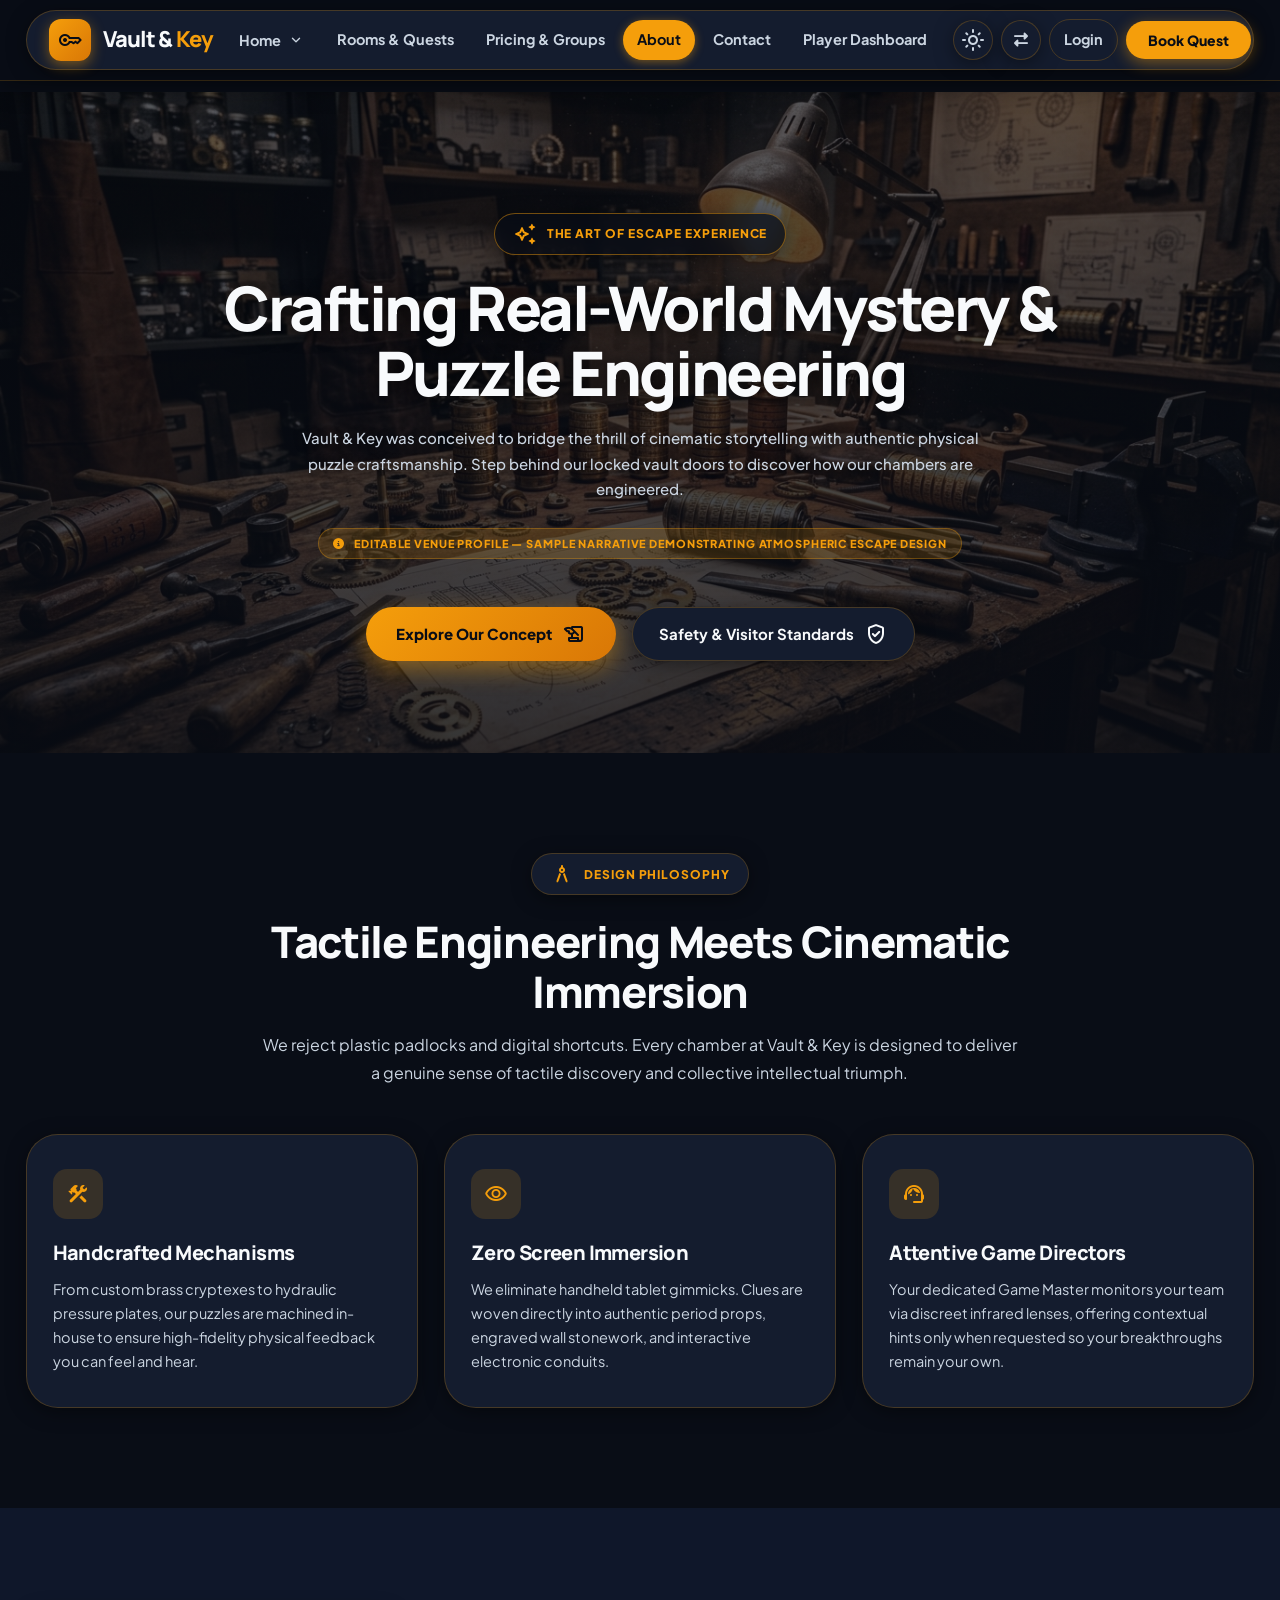
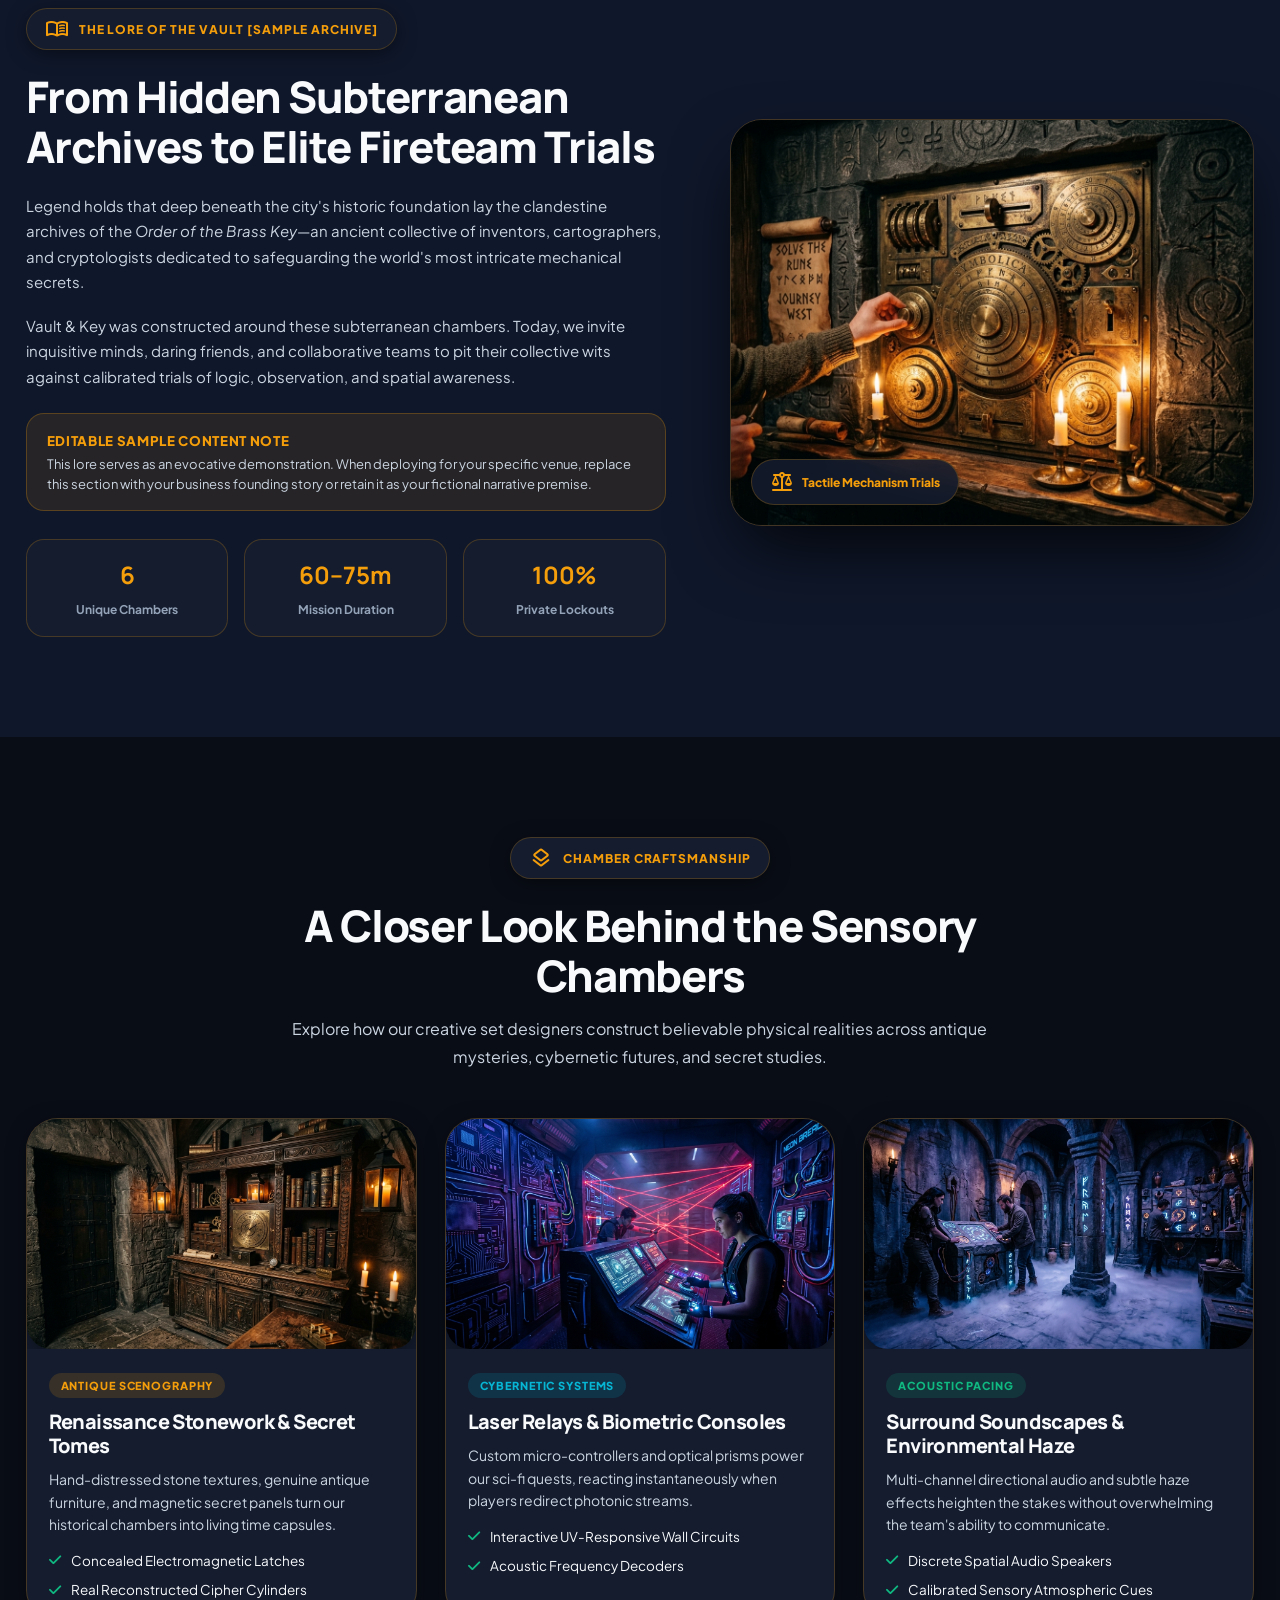
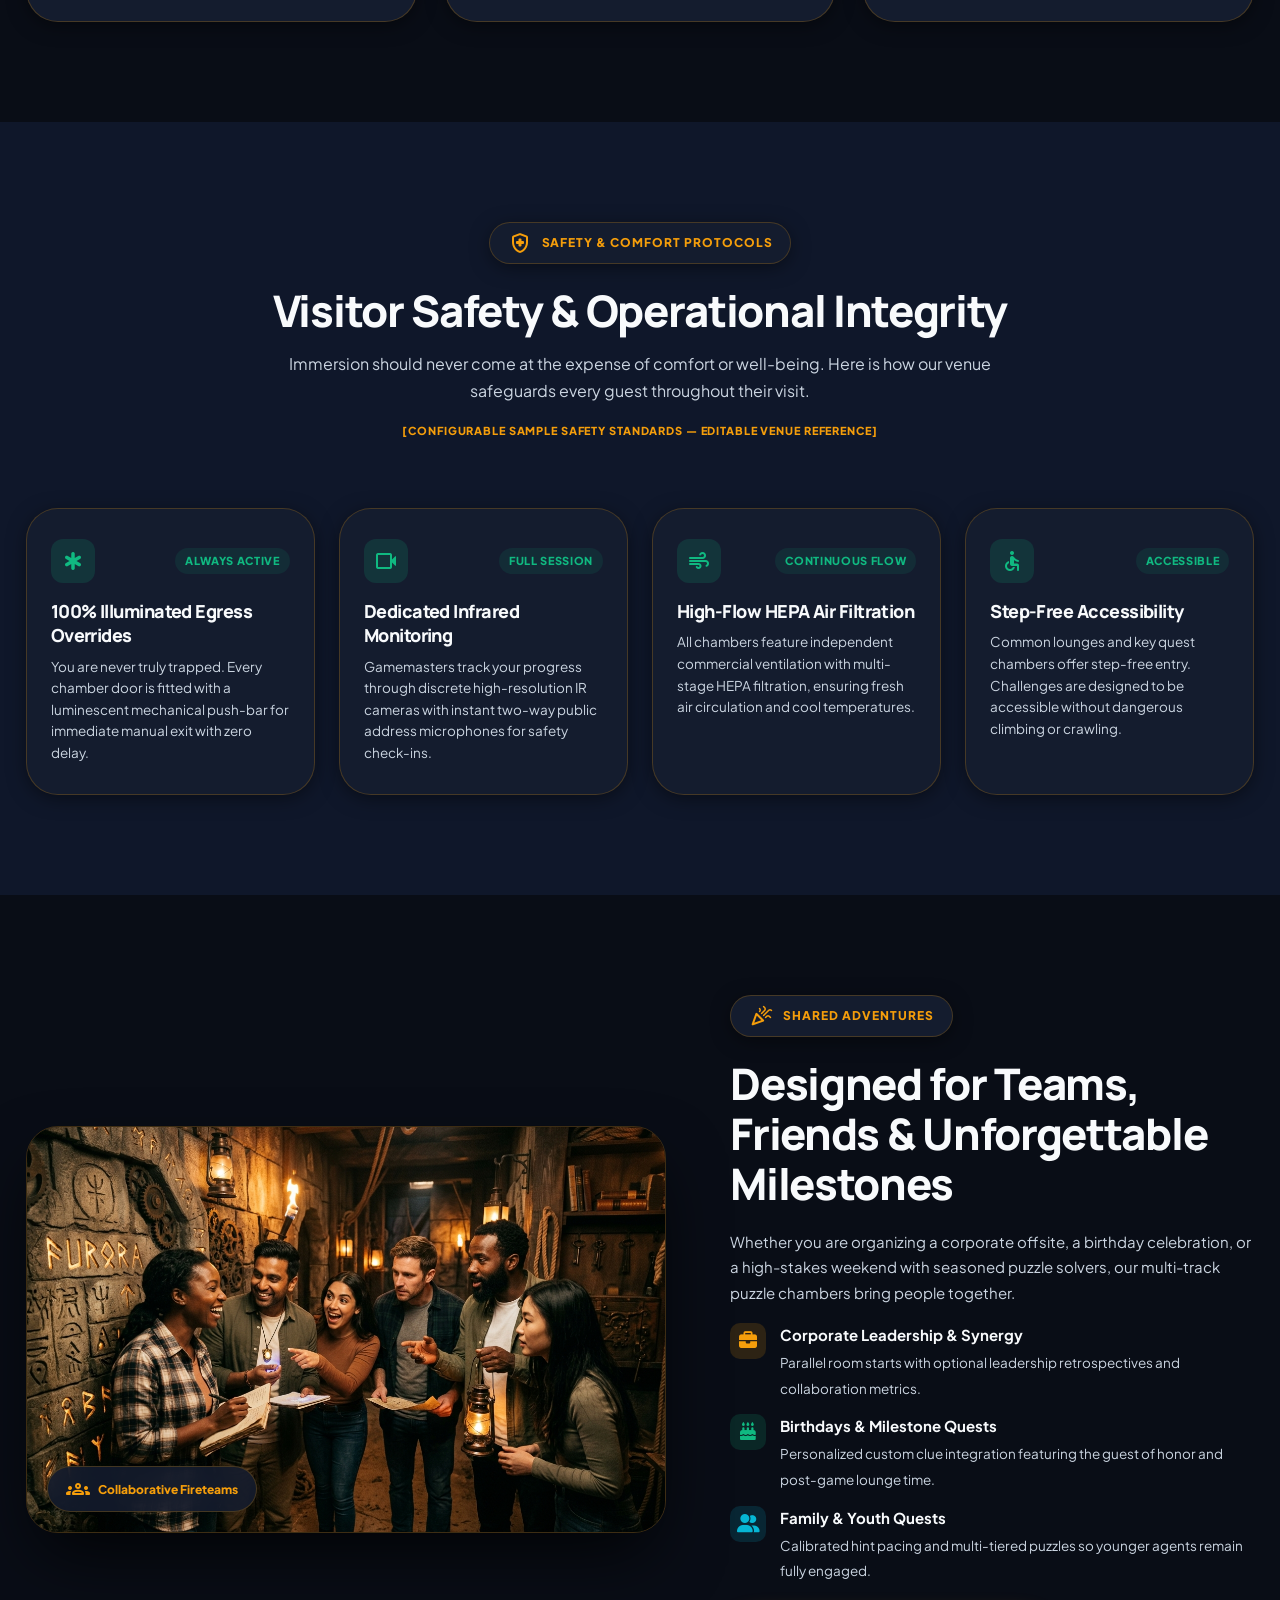
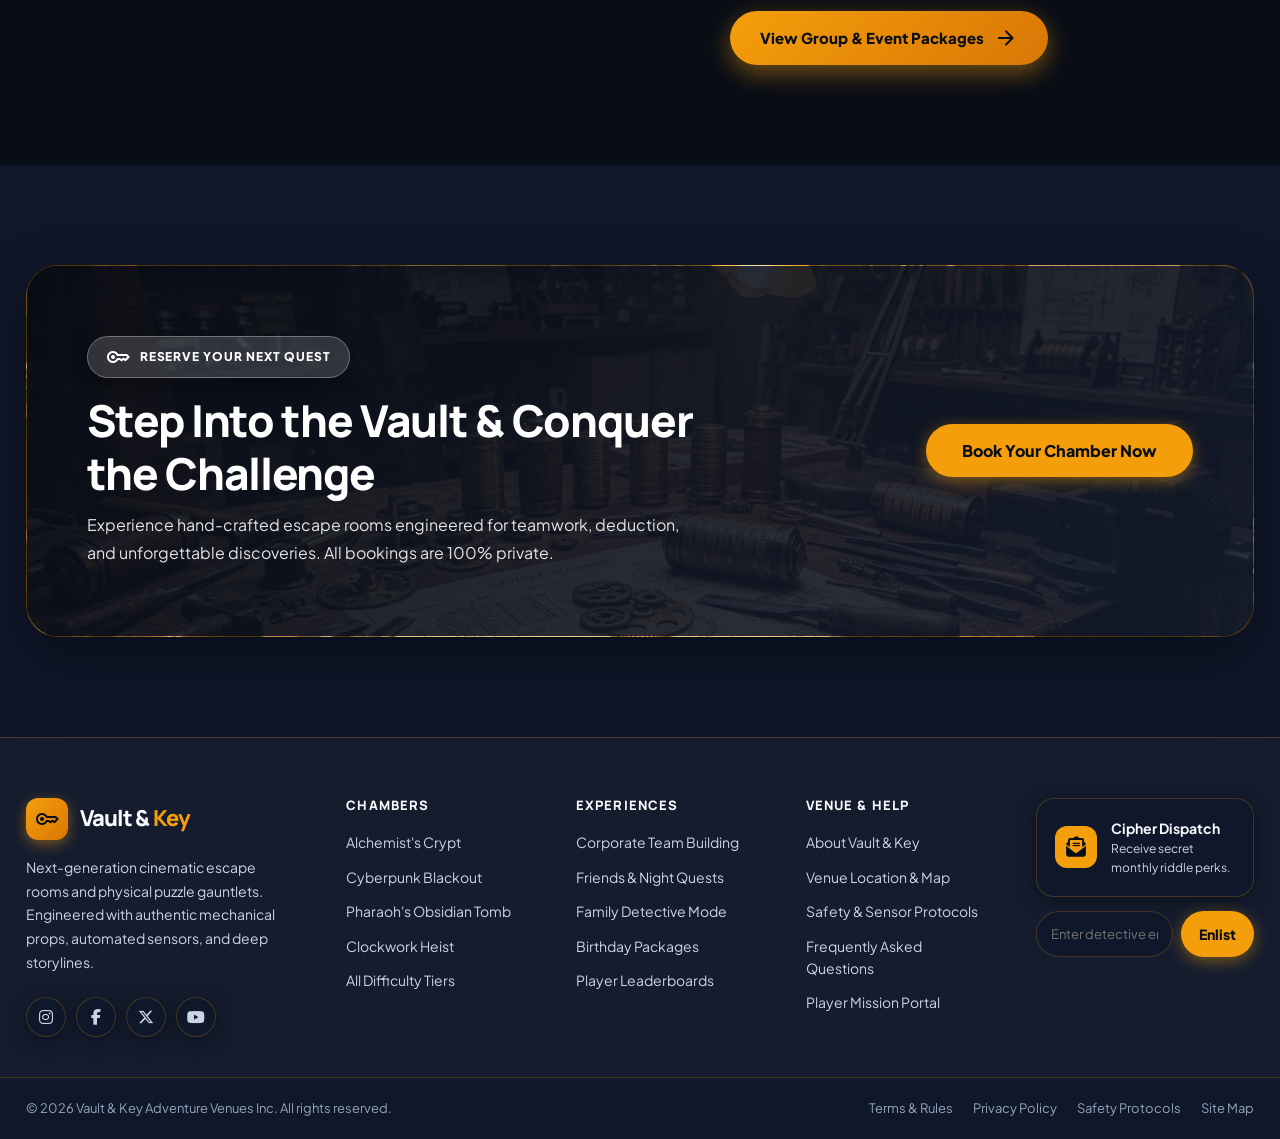
==== about.html @ 5090455c "first commit" ====
<!DOCTYPE html>
<html lang="en" dir="ltr" class="dark">
<head>
  <meta charset="UTF-8" />
  <meta name="viewport" content="width=device-width, initial-scale=1.0" />
  <meta
    name="description"
    content="Discover the craft, story, and safety philosophy behind Vault & Key escape rooms. Explore our bespoke mechanical puzzles, dedicated game directors, and group adventures."
  />
  <meta name="theme-color" content="#f59e0b" />
  <title>About Our Venue & Craft | Vault & Key</title>

  <!-- GOOGLE FONTS -->
  <link rel="preconnect" href="https://fonts.googleapis.com" />
  <link rel="preconnect" href="https://fonts.gstatic.com" crossorigin />
  <link
    href="https://fonts.googleapis.com/css2?family=Manrope:wght@600;700;800;900&family=Plus+Jakarta+Sans:wght@400;500;600;700;800&family=Fira+Code:wght@500;700&display=swap"
    rel="stylesheet"
  />

  <!-- ICONS -->
  <link
    href="https://fonts.googleapis.com/css2?family=Material+Symbols+Rounded:opsz,wght,FILL,GRAD@20..48,300..700,0..1,-50..200"
    rel="stylesheet"
  />
  <link
    rel="stylesheet"
    href="https://cdnjs.cloudflare.com/ajax/libs/font-awesome/6.7.2/css/all.min.css"
  />

  <!-- GLOBAL STYLES -->
  <link rel="stylesheet" href="assets/css/main.css" />
</head>

<body>
  <!-- ============================================================
       00. GLOBAL HEADER & FLOATING NAVIGATION
       ============================================================ -->
  <header class="vk-header">
    <div class="vk-container">
      <div class="vk-header-inner">
        <!-- BRAND LOGO -->
        <a href="index.html" class="vk-brand" aria-label="Vault & Key Home">
          <div class="vk-brand-mark">
            <span class="material-symbols-rounded"> key </span>
          </div>
          <div class="vk-brand-name">Vault & <span>Key</span></div>
        </a>

        <!-- DESKTOP NAVBAR -->
        <nav class="vk-nav" aria-label="Main navigation">
          <div class="vk-nav-dropdown">
            <button
              type="button"
              class="vk-nav-link vk-nav-dropdown-trigger"
              data-home-dropdown
              aria-expanded="false"
              aria-haspopup="true"
            >
              <span>Home</span>
              <span class="material-symbols-rounded" style="font-size:18px;"> keyboard_arrow_down </span>
            </button>

            <div class="vk-nav-dropdown-menu" aria-label="Home variations">
              <a href="index.html" class="vk-nav-dropdown-item">
                <div class="vk-dropdown-icon">
                  <span class="material-symbols-rounded"> meeting_room </span>
                </div>
                <span class="vk-dropdown-content">
                  <strong>Home 1 — Signature</strong>
                  <small>Classic Vault Experience</small>
                </span>
              </a>
              <a href="home-2.html" class="vk-nav-dropdown-item">
                <div class="vk-dropdown-icon">
                  <span class="material-symbols-rounded"> radar </span>
                </div>
                <span class="vk-dropdown-content">
                  <strong>Home 2 — Mission Control</strong>
                  <small>Expressive Quest Operations</small>
                </span>
              </a>
            </div>
          </div>

          <a href="rooms.html" class="vk-nav-link">Rooms & Quests</a>
          <a href="pricing.html" class="vk-nav-link">Pricing & Groups</a>
          <a href="about.html" class="vk-nav-link is-active">About</a>
          <a href="contact.html" class="vk-nav-link">Contact</a>
          <a href="dashboard.html" class="vk-nav-link">Player Dashboard</a>
        </nav>

        <!-- HEADER ACTIONS & TOGGLES -->
        <div class="vk-header-actions">
          <button
            type="button"
            class="vk-icon-button"
            data-theme-toggle
            aria-label="Toggle theme"
            title="Toggle Light / Dark"
          >
            <span class="material-symbols-rounded"> light_mode </span>
          </button>

          <button
            type="button"
            class="vk-direction-toggle"
            data-rtl-toggle
            aria-label="Toggle LTR / RTL"
            aria-pressed="false"
            title="Toggle LTR / RTL"
          >
            <i class="fa-solid fa-right-left" style="font-size: 14px;"></i>
          </button>

          <a href="login.html" class="vk-nav-link" style="font-weight:700; border: 1px solid var(--vk-border);">Login</a>
          <button type="button" class="vk-button vk-button-primary" data-modal-open="bookingModalOverlay">
            Book Quest
          </button>

          <!-- MOBILE HAMBURGER BUTTON -->
          <button
            type="button"
            class="vk-icon-button vk-menu-toggle"
            data-menu-toggle
            aria-label="Open navigation menu"
            aria-expanded="false"
          >
            <span class="material-symbols-rounded"> menu </span>
          </button>
        </div>
      </div>

      <!-- MOBILE SLIDE-DOWN DRAWER -->
      <div class="vk-mobile-menu" data-mobile-menu>
        <div class="vk-mobile-menu-inner">
          <div class="vk-mobile-toggles">
            <button type="button" data-theme-toggle aria-label="Toggle theme">
              <span class="material-symbols-rounded"> light_mode </span>
            </button>
            <button type="button" data-rtl-toggle aria-label="Toggle RTL">
              <i class="fa-solid fa-right-left"></i>
            </button>
          </div>

          <div class="vk-mobile-home">
            <button
              type="button"
              class="vk-mobile-home-trigger"
              data-mobile-home-toggle
              aria-expanded="false"
            >
              <span>Home Options</span>
              <span class="material-symbols-rounded"> keyboard_arrow_down </span>
            </button>

            <div class="vk-mobile-home-links">
              <a href="index.html">Home 1 — Signature</a>
              <a href="home-2.html">Home 2 — Mission Control</a>
            </div>
          </div>

          <a href="rooms.html">Rooms & Quests</a>
          <a href="pricing.html">Pricing & Groups</a>
          <a href="about.html" class="is-current">About</a>
          <a href="contact.html">Contact</a>
          <a href="dashboard.html">Player Dashboard</a>

          <div class="vk-mobile-menu-actions">
            <a href="login.html" class="vk-button vk-button-outline">Login</a>
            <button type="button" class="vk-button vk-button-primary" data-modal-open="bookingModalOverlay">
              Book Your Adventure
            </button>
          </div>
        </div>
      </div>
    </div>
  </header>

  <main id="main-content">
    <!-- ============================================================
         SECTION 1: ABOUT HERO
         ============================================================ -->
    <section class="vk-about-hero" id="aboutHero">
      <div class="vk-container">
        <div class="vk-eyebrow" style="margin-inline: auto; margin-bottom: 20px;">
          <span class="material-symbols-rounded"> auto_awesome </span>
          <span>The Art of Escape Experience</span>
        </div>

        <h1 class="vk-hero-title" style="margin-bottom: 20px;">
          Crafting Real-World Mystery & <span class="highlight">Puzzle Engineering</span>
        </h1>

        <p class="vk-hero-desc" style="margin-inline: auto; margin-bottom: 26px; max-width: 680px;">
          Vault & Key was conceived to bridge the thrill of cinematic storytelling with authentic physical puzzle craftsmanship. Step behind our locked vault doors to discover how our chambers are engineered.
        </p>

        <div style="margin-bottom: 30px;">
          <span class="vk-sample-disclaimer" style="background: rgba(var(--vk-primary-rgb), 0.15); padding: 6px 14px; border-radius: var(--vk-radius-pill); border: 1px solid rgba(var(--vk-primary-rgb), 0.3);">
            <i class="fa-solid fa-circle-info" style="margin-inline-end: 6px;"></i>
            Editable Venue Profile — Sample Narrative Demonstrating Atmospheric Escape Design
          </span>
        </div>

        <div class="vk-hero-actions" style="justify-content: center;">
          <a href="#adventureStory" class="vk-primary-button">
            <span>Explore Our Concept</span>
            <span class="material-symbols-rounded"> history_edu </span>
          </a>
          <a href="#safetyInfo" class="vk-secondary-button">
            <span>Safety & Visitor Standards</span>
            <span class="material-symbols-rounded"> verified_user </span>
          </a>
        </div>
      </div>
    </section>

    <!-- ============================================================
         SECTION 2: VENUE INTRODUCTION
         ============================================================ -->
    <section class="vk-section" id="venueIntro" style="background: var(--vk-bg);">
      <div class="vk-container">
        <div class="vk-section-header" style="text-align: center; max-width: 760px; margin-inline: auto; margin-bottom: 48px;">
          <div class="vk-eyebrow" style="margin-inline: auto;">
            <span class="material-symbols-rounded"> architecture </span>
            <span>Design Philosophy</span>
          </div>
          <h2 class="vk-section-title">
            Tactile Engineering Meets <span class="highlight">Cinematic Immersion</span>
          </h2>
          <p class="vk-section-desc">
            We reject plastic padlocks and digital shortcuts. Every chamber at Vault & Key is designed to deliver a genuine sense of tactile discovery and collective intellectual triumph.
          </p>
        </div>

        <div class="vk-pillar-grid">
          <!-- PILLAR 1 -->
          <div class="vk-pillar-card">
            <div class="vk-pillar-icon">
              <span class="material-symbols-rounded"> construction </span>
            </div>
            <h3>Handcrafted Mechanisms</h3>
            <p>
              From custom brass cryptexes to hydraulic pressure plates, our puzzles are machined in-house to ensure high-fidelity physical feedback you can feel and hear.
            </p>
          </div>

          <!-- PILLAR 2 -->
          <div class="vk-pillar-card">
            <div class="vk-pillar-icon">
              <span class="material-symbols-rounded"> visibility </span>
            </div>
            <h3>Zero Screen Immersion</h3>
            <p>
              We eliminate handheld tablet gimmicks. Clues are woven directly into authentic period props, engraved wall stonework, and interactive electronic conduits.
            </p>
          </div>

          <!-- PILLAR 3 -->
          <div class="vk-pillar-card">
            <div class="vk-pillar-icon">
              <span class="material-symbols-rounded"> support_agent </span>
            </div>
            <h3>Attentive Game Directors</h3>
            <p>
              Your dedicated Game Master monitors your team via discreet infrared lenses, offering contextual hints only when requested so your breakthroughs remain your own.
            </p>
          </div>
        </div>
      </div>
    </section>

    <!-- ============================================================
         SECTION 3: THE ADVENTURE CONCEPT & STORY
         ============================================================ -->
    <section class="vk-section" id="adventureStory" style="background: var(--vk-bg-subtle);">
      <div class="vk-container">
        <div class="vk-story-grid">
          <!-- STORY COPY -->
          <div>
            <div class="vk-eyebrow">
              <span class="material-symbols-rounded"> menu_book </span>
              <span>The Lore of the Vault [Sample Archive]</span>
            </div>

            <h2 class="vk-section-title" style="margin-bottom: 20px;">
              From Hidden Subterranean Archives to <span class="highlight">Elite Fireteam Trials</span>
            </h2>

            <p style="color: var(--vk-text-soft); font-size: 15px; line-height: 1.7; margin-bottom: 18px;">
              Legend holds that deep beneath the city's historic foundation lay the clandestine archives of the <em>Order of the Brass Key</em>—an ancient collective of inventors, cartographers, and cryptologists dedicated to safeguarding the world's most intricate mechanical secrets.
            </p>

            <p style="color: var(--vk-text-soft); font-size: 15px; line-height: 1.7; margin-bottom: 24px;">
              Vault & Key was constructed around these subterranean chambers. Today, we invite inquisitive minds, daring friends, and collaborative teams to pit their collective wits against calibrated trials of logic, observation, and spatial awareness.
            </p>

            <!-- EDITABLE SAMPLE NOTICE -->
            <div style="padding: 16px 20px; border-radius: var(--vk-radius-md); background: rgba(var(--vk-primary-rgb), 0.1); border: 1px solid rgba(var(--vk-primary-rgb), 0.25); margin-bottom: 28px;">
              <small style="color: var(--vk-primary); font-weight: 800; text-transform: uppercase; letter-spacing: 0.05em; display: block; margin-bottom: 4px;">
                Editable Sample Content Note
              </small>
              <p style="font-size: 13px; color: var(--vk-text-soft); margin: 0; line-height: 1.5;">
                This lore serves as an evocative demonstration. When deploying for your specific venue, replace this section with your business founding story or retain it as your fictional narrative premise.
              </p>
            </div>

            <div class="vk-story-stats">
              <div>
                <strong style="font-size: 24px; font-family: var(--vk-font-display); color: var(--vk-primary); display: block;">6</strong>
                <span style="font-size: 12px; color: var(--vk-text-muted); font-weight: 700;">Unique Chambers</span>
              </div>
              <div>
                <strong style="font-size: 24px; font-family: var(--vk-font-display); color: var(--vk-primary); display: block;">60–75m</strong>
                <span style="font-size: 12px; color: var(--vk-text-muted); font-weight: 700;">Mission Duration</span>
              </div>
              <div>
                <strong style="font-size: 24px; font-family: var(--vk-font-display); color: var(--vk-primary); display: block;">100%</strong>
                <span style="font-size: 12px; color: var(--vk-text-muted); font-weight: 700;">Private Lockouts</span>
              </div>
            </div>
          </div>

          <!-- STORY VISUAL -->
          <div class="vk-story-visual">
            <img
              src="assets/images/about_story.jpg"
              alt="Bronze statue of Lady Justice holding mechanical balance scales for cryptological weight puzzles"
              loading="lazy"
            />
            <div class="vk-story-badge">
              <span class="material-symbols-rounded"> balance </span>
              <span>Tactile Mechanism Trials</span>
            </div>
          </div>
        </div>
      </div>
    </section>

    <!-- ============================================================
         SECTION 4: IMMERSIVE ROOM SHOWCASE
         ============================================================ -->
    <section class="vk-section" id="roomShowcase" style="background: var(--vk-bg);">
      <div class="vk-container">
        <div class="vk-section-header" style="text-align: center; max-width: 760px; margin-inline: auto; margin-bottom: 48px;">
          <div class="vk-eyebrow" style="margin-inline: auto;">
            <span class="material-symbols-rounded"> layers </span>
            <span>Chamber Craftsmanship</span>
          </div>
          <h2 class="vk-section-title">
            A Closer Look Behind the <span class="highlight">Sensory Chambers</span>
          </h2>
          <p class="vk-section-desc">
            Explore how our creative set designers construct believable physical realities across antique mysteries, cybernetic futures, and secret studies.
          </p>
        </div>

        <div class="vk-about-showcase-grid">
          <!-- TILE 1 -->
          <div class="vk-about-tile">
            <div class="vk-about-tile-img">
              <img
                src="assets/images/about_showcase_1.jpg"
                alt="Intricately styled historical room interior with wooden cabinetry and warm ambient light"
                loading="lazy"
              />
            </div>
            <div class="vk-about-tile-body">
              <div class="vk-group-badge" style="margin-bottom: 12px;">Antique Scenography</div>
              <h3>Renaissance Stonework & Secret Tomes</h3>
              <p>
                Hand-distressed stone textures, genuine antique furniture, and magnetic secret panels turn our historical chambers into living time capsules.
              </p>
              <ul class="vk-price-features">
                <li><i class="fa-solid fa-check"></i> Concealed Electromagnetic Latches</li>
                <li><i class="fa-solid fa-check"></i> Real Reconstructed Cipher Cylinders</li>
              </ul>
            </div>
          </div>

          <!-- TILE 2 -->
          <div class="vk-about-tile">
            <div class="vk-about-tile-img">
              <img
                src="assets/images/about_showcase_2.jpg"
                alt="Futuristic neon lit laser corridor with high-tech reflections"
                loading="lazy"
              />
            </div>
            <div class="vk-about-tile-body">
              <div class="vk-group-badge" style="background: rgba(6, 182, 212, 0.15); color: var(--vk-accent-cyan); margin-bottom: 12px;">Cybernetic Systems</div>
              <h3>Laser Relays & Biometric Consoles</h3>
              <p>
                Custom micro-controllers and optical prisms power our sci-fi quests, reacting instantaneously when players redirect photonic streams.
              </p>
              <ul class="vk-price-features">
                <li><i class="fa-solid fa-check"></i> Interactive UV-Responsive Wall Circuits</li>
                <li><i class="fa-solid fa-check"></i> Acoustic Frequency Decoders</li>
              </ul>
            </div>
          </div>

          <!-- TILE 3 -->
          <div class="vk-about-tile">
            <div class="vk-about-tile-img">
              <img
                src="assets/images/about_showcase_3.jpg"
                alt="Mysterious medieval architectural hall and secret lock chamber"
                loading="lazy"
              />
            </div>
            <div class="vk-about-tile-body">
              <div class="vk-group-badge" style="background: rgba(16, 185, 129, 0.15); color: var(--vk-accent-emerald); margin-bottom: 12px;">Acoustic Pacing</div>
              <h3>Surround Soundscapes & Environmental Haze</h3>
              <p>
                Multi-channel directional audio and subtle haze effects heighten the stakes without overwhelming the team's ability to communicate.
              </p>
              <ul class="vk-price-features">
                <li><i class="fa-solid fa-check"></i> Discrete Spatial Audio Speakers</li>
                <li><i class="fa-solid fa-check"></i> Calibrated Sensory Atmospheric Cues</li>
              </ul>
            </div>
          </div>
        </div>
      </div>
    </section>

    <!-- ============================================================
         SECTION 5: SAFETY & VISITOR EXPERIENCE INFORMATION
         ============================================================ -->
    <section class="vk-section" id="safetyInfo" style="background: var(--vk-bg-subtle);">
      <div class="vk-container">
        <div class="vk-section-header" style="text-align: center; max-width: 760px; margin-inline: auto; margin-bottom: 48px;">
          <div class="vk-eyebrow" style="margin-inline: auto;">
            <span class="material-symbols-rounded"> health_and_safety </span>
            <span>Safety & Comfort Protocols</span>
          </div>
          <h2 class="vk-section-title">
            Visitor Safety & <span class="highlight">Operational Integrity</span>
          </h2>
          <p class="vk-section-desc">
            Immersion should never come at the expense of comfort or well-being. Here is how our venue safeguards every guest throughout their visit.
          </p>
          <div style="margin-top: 12px;">
            <span class="vk-sample-disclaimer">
              [Configurable Sample Safety Standards — Editable Venue Reference]
            </span>
          </div>
        </div>

        <div class="vk-safety-grid">
          <!-- CARD 1 -->
          <div class="vk-safety-card">
            <div class="vk-safety-top">
              <div class="vk-safety-icon">
                <span class="material-symbols-rounded"> emergency </span>
              </div>
              <span class="vk-safety-status">Always Active</span>
            </div>
            <h3>100% Illuminated Egress Overrides</h3>
            <p>
              You are never truly trapped. Every chamber door is fitted with a luminescent mechanical push-bar for immediate manual exit with zero delay.
            </p>
          </div>

          <!-- CARD 2 -->
          <div class="vk-safety-card">
            <div class="vk-safety-top">
              <div class="vk-safety-icon">
                <span class="material-symbols-rounded"> videocam </span>
              </div>
              <span class="vk-safety-status">Full Session</span>
            </div>
            <h3>Dedicated Infrared Monitoring</h3>
            <p>
              Gamemasters track your progress through discrete high-resolution IR cameras with instant two-way public address microphones for safety check-ins.
            </p>
          </div>

          <!-- CARD 3 -->
          <div class="vk-safety-card">
            <div class="vk-safety-top">
              <div class="vk-safety-icon">
                <span class="material-symbols-rounded"> air </span>
              </div>
              <span class="vk-safety-status">Continuous Flow</span>
            </div>
            <h3>High-Flow HEPA Air Filtration</h3>
            <p>
              All chambers feature independent commercial ventilation with multi-stage HEPA filtration, ensuring fresh air circulation and cool temperatures.
            </p>
          </div>

          <!-- CARD 4 -->
          <div class="vk-safety-card">
            <div class="vk-safety-top">
              <div class="vk-safety-icon">
                <span class="material-symbols-rounded"> accessible </span>
              </div>
              <span class="vk-safety-status">Accessible</span>
            </div>
            <h3>Step-Free Accessibility</h3>
            <p>
              Common lounges and key quest chambers offer step-free entry. Challenges are designed to be accessible without dangerous climbing or crawling.
            </p>
          </div>
        </div>
      </div>
    </section>

    <!-- ============================================================
         SECTION 6: GROUPS, CELEBRATIONS & TEAM EXPERIENCES
         ============================================================ -->
    <section class="vk-section" id="groupExperiences" style="background: var(--vk-bg);">
      <div class="vk-container">
        <div class="vk-story-grid">
          <!-- VISUAL ON LEFT FOR DIVERSITY -->
          <div class="vk-story-visual">
            <img
              src="assets/images/about_groups.jpg"
              alt="Group of friends and colleagues celebrating inside the escape venue lounge"
              loading="lazy"
            />
            <div class="vk-story-badge">
              <span class="material-symbols-rounded"> groups </span>
              <span>Collaborative Fireteams</span>
            </div>
          </div>

          <!-- CONTENT ON RIGHT -->
          <div>
            <div class="vk-eyebrow">
              <span class="material-symbols-rounded"> celebration </span>
              <span>Shared Adventures</span>
            </div>

            <h2 class="vk-section-title" style="margin-bottom: 20px;">
              Designed for Teams, Friends & <span class="highlight">Unforgettable Milestones</span>
            </h2>

            <p style="color: var(--vk-text-soft); font-size: 15px; line-height: 1.7; margin-bottom: 18px;">
              Whether you are organizing a corporate offsite, a birthday celebration, or a high-stakes weekend with seasoned puzzle solvers, our multi-track puzzle chambers bring people together.
            </p>

            <div style="display: flex; flex-direction: column; gap: 14px; margin-bottom: 28px;">
              <div style="display: flex; gap: 14px; align-items: flex-start;">
                <div style="width: 36px; height: 36px; border-radius: 10px; background: rgba(var(--vk-primary-rgb), 0.15); color: var(--vk-primary); display: grid; place-items: center; font-size: 18px; flex-shrink: 0;">
                  <i class="fa-solid fa-briefcase"></i>
                </div>
                <div>
                  <strong style="font-size: 15px; display: block; margin-bottom: 2px;">Corporate Leadership & Synergy</strong>
                  <span style="font-size: 13.5px; color: var(--vk-text-soft);">Parallel room starts with optional leadership retrospectives and collaboration metrics.</span>
                </div>
              </div>

              <div style="display: flex; gap: 14px; align-items: flex-start;">
                <div style="width: 36px; height: 36px; border-radius: 10px; background: rgba(16, 185, 129, 0.15); color: var(--vk-accent-emerald); display: grid; place-items: center; font-size: 18px; flex-shrink: 0;">
                  <i class="fa-solid fa-cake-candles"></i>
                </div>
                <div>
                  <strong style="font-size: 15px; display: block; margin-bottom: 2px;">Birthdays & Milestone Quests</strong>
                  <span style="font-size: 13.5px; color: var(--vk-text-soft);">Personalized custom clue integration featuring the guest of honor and post-game lounge time.</span>
                </div>
              </div>

              <div style="display: flex; gap: 14px; align-items: flex-start;">
                <div style="width: 36px; height: 36px; border-radius: 10px; background: rgba(6, 182, 212, 0.15); color: var(--vk-accent-cyan); display: grid; place-items: center; font-size: 18px; flex-shrink: 0;">
                  <i class="fa-solid fa-user-group"></i>
                </div>
                <div>
                  <strong style="font-size: 15px; display: block; margin-bottom: 2px;">Family & Youth Quests</strong>
                  <span style="font-size: 13.5px; color: var(--vk-text-soft);">Calibrated hint pacing and multi-tiered puzzles so younger agents remain fully engaged.</span>
                </div>
              </div>
            </div>

            <a href="pricing.html#privateGroups" class="vk-primary-button">
              <span>View Group & Event Packages</span>
              <span class="material-symbols-rounded"> arrow_forward </span>
            </a>
          </div>
        </div>
      </div>
    </section>

    <!-- ============================================================
         SECTION 7: BOOKING CTA & FOOTER
         ============================================================ -->
    <section class="vk-section" id="aboutCta" style="background: var(--vk-bg-subtle);">
      <div class="vk-container">
        <div class="vk-final-cta-box" style="background-image: url('assets/images/about_hero.jpg');">
          <div class="vk-final-cta-content">
            <div class="vk-eyebrow" style="background: rgba(255,255,255,0.15); color: #fff; border-color: rgba(255,255,255,0.3); margin-bottom: 16px;">
              <span class="material-symbols-rounded"> key </span>
              <span>Reserve Your Next Quest</span>
            </div>
            <h2>Step Into the Vault & Conquer the Challenge</h2>
            <p>
              Experience hand-crafted escape rooms engineered for teamwork, deduction, and unforgettable discoveries. All bookings are 100% private.
            </p>
          </div>
          <div class="vk-final-cta-action">
            <button
              type="button"
              class="vk-button vk-button-primary"
              style="font-size: 16px; padding: 16px 36px;"
              data-modal-open="bookingModalOverlay"
            >
              Book Your Chamber Now
            </button>
          </div>
        </div>
      </div>
    </section>
  </main>

  <!-- ============================================================
       GLOBAL 5-COLUMN FOOTER
       ============================================================ -->
  <footer class="vk-footer">
    <div class="vk-footer-main">
      <div class="vk-container">
        <div class="vk-footer-grid">
          <!-- COLUMN 1: BRAND INFO -->
          <div class="vk-footer-brand">
            <a href="index.html" class="vk-brand">
              <div class="vk-brand-mark">
                <span class="material-symbols-rounded"> key </span>
              </div>
              <div class="vk-brand-name">Vault & <span>Key</span></div>
            </a>
            <p class="vk-footer-description">
              Next-generation cinematic escape rooms and physical puzzle gauntlets. Engineered with authentic mechanical props, automated sensors, and deep storylines.
            </p>
            <div class="vk-footer-socials">
              <a href="https://instagram.com" target="_blank" rel="noopener" aria-label="Instagram" class="vk-social">
                <i class="fa-brands fa-instagram"></i>
              </a>
              <a href="https://facebook.com" target="_blank" rel="noopener" aria-label="Facebook" class="vk-social">
                <i class="fa-brands fa-facebook-f"></i>
              </a>
              <a href="https://x.com" target="_blank" rel="noopener" aria-label="X" class="vk-social">
                <i class="fa-brands fa-x-twitter"></i>
              </a>
              <a href="https://youtube.com" target="_blank" rel="noopener" aria-label="YouTube" class="vk-social">
                <i class="fa-brands fa-youtube"></i>
              </a>
            </div>
          </div>

          <!-- COLUMN 2: CHAMBERS & QUESTS -->
          <div class="vk-footer-column">
            <h3>Chambers</h3>
            <a href="rooms.html">Alchemist's Crypt</a>
            <a href="rooms.html">Cyberpunk Blackout</a>
            <a href="rooms.html">Pharaoh's Obsidian Tomb</a>
            <a href="rooms.html">Clockwork Heist</a>
            <a href="rooms.html">All Difficulty Tiers</a>
          </div>

          <!-- COLUMN 3: EXPERIENCES -->
          <div class="vk-footer-column">
            <h3>Experiences</h3>
            <a href="pricing.html">Corporate Team Building</a>
            <a href="pricing.html">Friends & Night Quests</a>
            <a href="pricing.html">Family Detective Mode</a>
            <a href="pricing.html">Birthday Packages</a>
            <a href="dashboard.html">Player Leaderboards</a>
          </div>

          <!-- COLUMN 4: VENUE & SUPPORT -->
          <div class="vk-footer-column">
            <h3>Venue & Help</h3>
            <a href="about.html">About Vault & Key</a>
            <a href="contact.html">Venue Location & Map</a>
            <a href="contact.html">Safety & Sensor Protocols</a>
            <a href="contact.html">Frequently Asked Questions</a>
            <a href="dashboard.html">Player Mission Portal</a>
          </div>

          <!-- COLUMN 5: DISPATCH NEWSLETTER CTA CARD -->
          <div class="vk-footer-cta">
            <div class="vk-footer-cta-card">
              <div class="vk-footer-cta-icon">
                <i class="fa-solid fa-envelope-open-text"></i>
              </div>
              <div>
                <strong>Cipher Dispatch</strong>
                <p>Receive secret monthly riddle perks.</p>
              </div>
            </div>
            <form id="footerNewsletterForm" style="display: flex; gap: 8px; width: 100%; margin-top: 12px;">
              <input
                type="email"
                id="footerSubscriberEmail"
                placeholder="Enter detective email"
                required
                style="flex: 1; padding: 10px 14px; border-radius: var(--vk-radius-pill); background: var(--vk-bg-subtle); border: 1px solid var(--vk-border); color: var(--vk-text); font-size: 13px; outline: none;"
              />
              <button
                type="submit"
                class="vk-footer-button"
                style="border:none; cursor:pointer; white-space: nowrap; padding: 5px 18px; width: auto;"
              >
                <span>Enlist</span>
              </button>
            </form>
          </div>
        </div>
      </div>
    </div>

    <!-- FOOTER BOTTOM BAR -->
    <div class="vk-footer-bottom">
      <div class="vk-container">
        <div class="vk-footer-bottom-inner">
          <p>© 2026 Vault & Key Adventure Venues Inc. All rights reserved.</p>
          <div class="vk-footer-bottom-links">
            <a href="contact.html">Terms & Rules</a>
            <a href="contact.html">Privacy Policy</a>
            <a href="about.html">Safety Protocols</a>
            <a href="contact.html">Site Map</a>
          </div>
        </div>
      </div>
    </div>
  </footer>

  <!-- ============================================================
       GLOBAL MODAL: QUICK BOOKING MODAL OVERLAY
       ============================================================ -->
  <div class="vk-modal-overlay" id="bookingModalOverlay" role="dialog" aria-modal="true" aria-labelledby="modalHeading">
    <div class="vk-modal-card">
      <button type="button" class="vk-modal-close" data-modal-close aria-label="Close modal">
        <span class="material-symbols-rounded"> close </span>
      </button>

      <div id="bookingFormContainer">
        <h3 class="vk-modal-title" id="modalHeading">Reserve Your Chamber</h3>
        <p class="vk-modal-subtitle">Configure your private escape adventure. Zero payment required until briefing.</p>

        <form class="vk-modal-form" id="popupBookingForm">
          <div class="vk-modal-field">
            <label for="modalChamber">Select Mystery Chamber</label>
            <select id="modalChamber" required>
              <option value="obsidian">The Obsidian Vault (Stealth Heist · 60m)</option>
              <option value="cyberpunk">Cyberpunk 2088: Neon Protocol (Sci-Fi · 60m)</option>
              <option value="davinci">Da Vinci's Hidden Crypt (Renaissance · 75m)</option>
              <option value="clockwork">Clockwork Asylum (Psychological · 60m)</option>
              <option value="magician">Magician's Secret Study (Illusionist · 60m)</option>
              <option value="pharaoh">Pharaoh's Cursed Tomb (Archeological · 60m)</option>
            </select>
          </div>

          <div style="display: grid; grid-template-columns: 1fr 1fr; gap: 12px;">
            <div class="vk-modal-field">
              <label for="modalDate">Mission Date</label>
              <input type="date" id="modalDate" required />
            </div>
            <div class="vk-modal-field">
              <label for="modalSquadSize">Squad Size</label>
              <select id="modalSquadSize" required>
                <option value="2">2 Players ($46/player)</option>
                <option value="3">3 Players ($38/player)</option>
                <option value="4" selected>4 Players ($38/player)</option>
                <option value="5">5 Players ($38/player)</option>
                <option value="6">6 Players ($38/player)</option>
                <option value="7">7 Players ($34/player)</option>
                <option value="8">8 Players ($34/player)</option>
                <option value="9">9 Players ($34/player)</option>
                <option value="10">10 Players ($34/player)</option>
              </select>
            </div>
          </div>

          <div class="vk-modal-field">
            <label for="modalLeadName">Squad Leader Name</label>
            <input type="text" id="modalLeadName" placeholder="Agent Jane Doe" required />
          </div>

          <div class="vk-modal-field">
            <label for="modalLeadEmail">Contact Email</label>
            <input type="email" id="modalLeadEmail" placeholder="agent@mission.com" required />
          </div>

          <button type="submit" class="vk-modal-submit">
            Confirm Chamber Lockout
          </button>
        </form>
      </div>

      <div class="vk-success-popup" id="bookingSuccessContainer">
        <div class="vk-success-icon">
          <span class="material-symbols-rounded"> task_alt </span>
        </div>
        <h4 class="vk-success-title">Mission Slot Reserved!</h4>
        <p class="vk-success-desc">
          Your chamber request has been registered in the Vault & Key system. Check your inbox for confirmation details and briefing instructions.
        </p>
        <button type="button" class="vk-success-done" id="closeSuccessBookingBtn">
          Return to Venue
        </button>
      </div>
    </div>
  </div>

  <!-- ============================================================
       GLOBAL MODAL: NEWSLETTER SUCCESS MODAL
       ============================================================ -->
  <div class="vk-modal-overlay" id="subscribeModalOverlay" role="dialog" aria-modal="true" aria-labelledby="subscribeModalTitle">
    <div class="vk-modal-card" style="text-align: center; max-width: 440px;">
      <button type="button" class="vk-modal-close" data-modal-close aria-label="Close modal">
        <span class="material-symbols-rounded"> close </span>
      </button>
      <div class="vk-success-icon" style="background: rgba(var(--vk-primary-rgb), 0.2); color: var(--vk-primary);">
        <span class="material-symbols-rounded"> mark_email_read </span>
      </div>
      <h4 class="vk-success-title" id="subscribeModalTitle">Mission Intel Confirmed</h4>
      <p class="vk-success-desc">
        Welcome to the inner circle. You will receive priority notifications when new mystery chambers launch and exclusive solver discount ciphers.
      </p>
      <button type="button" class="vk-success-done" data-modal-close>
        Acknowledge
      </button>
    </div>
  </div>

  <!-- GLOBAL SCRIPTS -->
  <script src="assets/js/main.js"></script>

  <!-- PAGE LOGIC -->
  <script>
    document.addEventListener("DOMContentLoaded", () => {
      const dateInput = document.getElementById("modalDate");
      if (dateInput) {
        const tomorrow = new Date();
        tomorrow.setDate(tomorrow.getDate() + 1);
        dateInput.value = tomorrow.toISOString().split("T")[0];
      }

      // Booking modal form handling
      const popupForm = document.getElementById("popupBookingForm");
      const formContainer = document.getElementById("bookingFormContainer");
      const successContainer = document.getElementById("bookingSuccessContainer");
      const closeSuccessBtn = document.getElementById("closeSuccessBookingBtn");
      const modalOverlay = document.getElementById("bookingModalOverlay");

      if (popupForm) {
        popupForm.addEventListener("submit", (e) => {
          e.preventDefault();
          const chamber = document.getElementById("modalChamber").value;
          const date = document.getElementById("modalDate").value;
          const squad = document.getElementById("modalSquadSize").value;
          const name = document.getElementById("modalLeadName").value;
          const email = document.getElementById("modalLeadEmail").value;

          if (chamber && date && squad) {
            localStorage.setItem("vk_quick_booking_about", JSON.stringify({ chamber, date, squad, name, email, timestamp: Date.now() }));
            formContainer.style.display = "none";
            successContainer.classList.add("is-active");
            popupForm.reset();
          }
        });
      }

      if (closeSuccessBtn && modalOverlay) {
        closeSuccessBtn.addEventListener("click", () => {
          modalOverlay.classList.remove("is-active");
          setTimeout(() => {
            formContainer.style.display = "block";
            successContainer.classList.remove("is-active");
          }, 400);
        });
      }

      // Newsletter
      const newsletterForm = document.getElementById("footerNewsletterForm");
      const subscribeModal = document.getElementById("subscribeModalOverlay");
      if (newsletterForm && subscribeModal) {
        newsletterForm.addEventListener("submit", (e) => {
          e.preventDefault();
          const emailInput = document.getElementById("footerSubscriberEmail");
          if (emailInput && emailInput.value) {
            subscribeModal.classList.add("is-active");
            emailInput.value = "";
          }
        });
      }
    });
  </script>
</body>
</html>
---- assets/css/main.css ----
/* ============================================================
   VAULT & KEY — ESCAPE ROOM & PUZZLE ADVENTURE VENUE
   DESIGN SYSTEM & GLOBAL STYLES (FOUNDATION)
   ============================================================ */

:root {
  --vk-container: min(1280px, 100% - clamp(20px, 4vw, 64px));
  --vk-header-height: 76px;

  /* Primary Accent Palette (Mysterious Gold & Torch Amber) */
  --vk-primary: #f59e0b;
  --vk-primary-rgb: 245, 158, 11;
  --vk-primary-hover: #d97706;
  --vk-primary-dark: #b45309;
  --vk-primary-light: #fef3c7;
  --vk-primary-glow: rgba(245, 158, 11, 0.35);

  /* Secondary Accents (Neon Cipher Violet & Alchemical Emerald) */
  --vk-accent: #8b5cf6;
  --vk-accent-rgb: 139, 92, 246;
  --vk-accent-emerald: #10b981;
  --vk-accent-cyan: #06b6d4;
  --vk-selected-highlight: #f59e0b;
  --vk-danger: #ef4444;

  /* Typography */
  --vk-font-display: "Manrope", "Cinzel", Georgia, serif, sans-serif;
  --vk-font-body: "Plus Jakarta Sans", system-ui, -apple-system, sans-serif;
  --vk-font-mono: "Fira Code", monospace;

  /* Light Theme Palette (Parchment & Foggy Slate) */
  --vk-bg: #f8fafc;
  --vk-bg-subtle: #f1f5f9;
  --vk-surface: #ffffff;
  --vk-surface-glass: rgba(255, 255, 255, 0.88);
  --vk-surface-card: #ffffff;

  --vk-text: #0f172a;
  --vk-text-soft: #334155;
  --vk-text-muted: #64748b;
  --vk-text-inverse: #ffffff;

  --vk-border: #e2e8f0;
  --vk-border-subtle: #f1f5f9;

  --vk-shadow-sm: 0 4px 20px -2px rgba(15, 23, 42, 0.06);
  --vk-shadow-md: 0 12px 35px -5px rgba(245, 158, 11, 0.12);
  --vk-shadow-lg: 0 20px 50px -10px rgba(15, 23, 42, 0.12);
  --vk-shadow-xl: 0 30px 70px -15px rgba(245, 158, 11, 0.2);

  --vk-radius-xs: 8px;
  --vk-radius-sm: 12px;
  --vk-radius-md: 18px;
  --vk-radius-lg: 24px;
  --vk-radius-xl: 32px;
  --vk-radius-pill: 9999px;

  --vk-ease: cubic-bezier(0.16, 1, 0.3, 1);
  --vk-transition: all 0.5s cubic-bezier(0.16, 1, 0.3, 1);
}

/* ============================================================
   DARK THEME PALETTE (DEFAULT ATMOSPHERIC ADVENTURE)
   Deep Charcoal, Midnight Blue, Muted Purple & Neon Amber Accents
   ============================================================ */
html.dark {
  --vk-bg: #090d16;
  --vk-bg-subtle: #0f172a;
  --vk-surface: #141c2e;
  --vk-surface-glass: rgba(20, 28, 46, 0.88);
  --vk-surface-card: #182238;

  --vk-text: #f8fafc;
  --vk-text-soft: #cbd5e1;
  --vk-text-muted: #94a3b8;
  --vk-text-inverse: #090d16;

  --vk-border: rgba(245, 158, 11, 0.22);
  --vk-border-subtle: rgba(255, 255, 255, 0.08);

  --vk-shadow-sm: 0 4px 20px -2px rgba(0, 0, 0, 0.5);
  --vk-shadow-md: 0 10px 30px -5px rgba(0, 0, 0, 0.6);
  --vk-shadow-lg: 0 20px 50px -10px rgba(0, 0, 0, 0.7);
  --vk-shadow-xl: 0 30px 70px -15px rgba(0, 0, 0, 0.85);

  --vk-primary-glow: rgba(245, 158, 11, 0.45);
}

/* Base Reset */
*, *::before, *::after {
  box-sizing: border-box;
  margin: 0;
  padding: 0;
}

html {
  scroll-behavior: smooth;
  font-size: 16px;
  background-color: var(--vk-bg);
  color: var(--vk-text);
  -webkit-text-size-adjust: 100%;
}

body {
  font-family: var(--vk-font-body);
  font-size: 1rem;
  line-height: 1.6;
  background-color: var(--vk-bg);
  color: var(--vk-text);
  overflow-x: hidden;
  min-height: 100dvh;
  padding-top: calc(var(--vk-header-height) + 16px);
  -webkit-font-smoothing: antialiased;
  -moz-osx-font-smoothing: grayscale;
  transition: background-color 0.5s ease, color 0.5s ease;
  position: relative;
}

body:not(.vk-auth-body):not(.vk-dash-body) {
  display: flex;
  flex-direction: column;
}

body:not(.vk-auth-body):not(.vk-dash-body) > main {
  flex: 1 0 auto;
}

body:not(.vk-auth-body):not(.vk-dash-body) > .vk-footer {
  margin-top: auto;
}

body.vk-menu-open {
  overflow: hidden;
  touch-action: none;
}

h1, h2, h3, h4, h5, h6 {
  font-family: var(--vk-font-display);
  font-weight: 800;
  color: var(--vk-text);
  letter-spacing: -0.03em;
  line-height: 1.2;
}

a {
  text-decoration: none;
  color: inherit;
  transition: var(--vk-transition);
  -webkit-tap-highlight-color: transparent;
}

img, svg, picture {
  display: block;
  max-width: 100%;
  height: auto;
  border-radius: var(--vk-radius-lg);
  box-shadow: var(--vk-shadow-md);
  transition: transform 0.8s var(--vk-ease), box-shadow 0.8s var(--vk-ease);
}

.material-symbols-rounded {
  display: inline-flex;
  width: 1em;
  min-width: 1em;
  height: 1em;
  flex: 0 0 1em;
  align-items: center;
  justify-content: center;
  overflow: hidden;
  white-space: nowrap;
  line-height: 1;
}

button, input, select, textarea {
  font-family: inherit;
  font-size: inherit;
  color: inherit;
  -webkit-tap-highlight-color: transparent;
}

.vk-container {
  width: var(--vk-container);
  margin-inline: auto;
}

/* ============================================================
   ALWAYS VISIBLE FIXED HEADER & NAVIGATION
   ============================================================ */
.vk-header {
  position: fixed !important;
  top: 0 !important;
  left: 0 !important;
  right: 0 !important;
  width: 100% !important;
  z-index: 999999 !important;
  padding-block: 10px !important;
  background: rgba(9, 13, 22, 0.94) !important;
  backdrop-filter: blur(16px);
  -webkit-backdrop-filter: blur(16px);
  border-bottom: 1px solid rgba(245, 158, 11, 0.15);
  box-shadow: 0 4px 20px rgba(0, 0, 0, 0.35);
  transition: background-color 0.25s ease, border-color 0.25s ease;
}

html.dark .vk-header {
  background: rgba(9, 13, 22, 0.94) !important;
  border-bottom: 1px solid rgba(245, 158, 11, 0.18);
  box-shadow: 0 4px 24px rgba(0, 0, 0, 0.45);
}

html:not(.dark) .vk-header {
  background: rgba(255, 255, 255, 0.94) !important;
  border-bottom: 1px solid rgba(226, 232, 240, 0.95);
  box-shadow: 0 4px 18px rgba(15, 23, 42, 0.06);
}

.vk-header.is-scrolled {
  padding-block: 10px !important;
  box-shadow: 0 6px 24px rgba(0, 0, 0, 0.5);
}

.vk-header-inner {
  display: flex;
  align-items: center;
  justify-content: space-between;
  gap: 12px;
  padding: 8px 18px 8px 22px;
  border-radius: var(--vk-radius-pill);
  background: var(--vk-surface);
  border: 1px solid var(--vk-border);
  box-shadow: var(--vk-shadow-sm);
  transition: border-color 0.25s ease, background-color 0.25s ease;
}

.vk-header.is-scrolled .vk-header-inner {
  border-color: rgba(245, 158, 11, 0.4);
  box-shadow: var(--vk-shadow-sm);
}

/* Brand */
.vk-brand {
  display: inline-flex;
  align-items: center;
  gap: 12px;
  flex-shrink: 0;
  color: var(--vk-text) !important;
}

.vk-brand-mark {
  width: 42px;
  height: 42px;
  border-radius: 12px;
  background: linear-gradient(135deg, var(--vk-primary), #d97706);
  display: grid;
  place-items: center;
  color: #090d16 !important;
  box-shadow: 0 4px 14px var(--vk-primary-glow);
  transition: transform 0.4s var(--vk-ease);
}

.vk-brand:hover .vk-brand-mark {
  transform: rotate(-8deg) scale(1.05);
}

.vk-brand-name {
  font-family: var(--vk-font-display);
  font-size: 22px;
  font-weight: 900;
  letter-spacing: -0.04em;
  color: var(--vk-text);
}

.vk-brand-name span {
  color: var(--vk-primary);
}

/* Nav Links & Dropdowns */
.vk-nav {
  display: flex;
  align-items: center;
  gap: 4px;
}

.vk-nav-link {
  display: inline-flex;
  align-items: center;
  gap: 6px;
  padding: 8px 14px;
  font-size: 14.5px;
  font-weight: 700;
  color: var(--vk-text-soft);
  border-radius: var(--vk-radius-pill);
  transition: color 0.2s ease, background-color 0.2s ease;
  white-space: nowrap;
  outline: none !important;
}

.vk-nav-link:hover {
  color: var(--vk-primary) !important;
  background: rgba(245, 158, 11, 0.15);
}

.vk-nav-link.is-active,
.vk-nav-link.is-current,
.vk-nav-dropdown-trigger.is-current,
.vk-nav-dropdown-item.is-current {
  color: #090d16 !important;
  background: var(--vk-primary) !important;
  box-shadow: 0 2px 10px var(--vk-primary-glow);
}

.vk-nav-link:focus,
.vk-nav-link:active,
.vk-nav-dropdown-trigger:focus,
.vk-nav-dropdown-trigger:active {
  outline: none !important;
  box-shadow: none !important;
}

.vk-nav-link.is-active:focus,
.vk-nav-link.is-active:active {
  box-shadow: 0 2px 10px var(--vk-primary-glow) !important;
}

.vk-nav-dropdown {
  position: relative;
}

.vk-nav-dropdown-trigger {
  border: none;
  background: transparent;
  cursor: pointer;
}

.vk-nav-dropdown-menu {
  position: absolute;
  top: calc(100% + 14px);
  left: 50%;
  transform: translateX(-50%) translateY(12px);
  min-width: 250px;
  padding: 10px;
  border-radius: var(--vk-radius-md);
  background: var(--vk-surface);
  border: 1px solid var(--vk-border);
  box-shadow: var(--vk-shadow-lg);
  opacity: 0;
  visibility: hidden;
  pointer-events: none;
  transition: var(--vk-transition);
  z-index: 1050;
}

.vk-nav-dropdown.is-open .vk-nav-dropdown-menu {
  opacity: 1;
  visibility: visible;
  pointer-events: auto;
  transform: translateX(-50%) translateY(0);
}

.vk-nav-dropdown-item {
  display: flex;
  align-items: center;
  gap: 12px;
  padding: 10px 14px;
  border-radius: var(--vk-radius-sm);
  color: var(--vk-text);
  font-size: 14px;
  font-weight: 600;
  text-decoration: none;
  transition: var(--vk-transition);
}

.vk-nav-dropdown-item:hover,
.vk-nav-dropdown-item.is-current {
  background: var(--vk-primary) !important;
  color: #090d16 !important;
  box-shadow: 0 4px 14px var(--vk-primary-glow);
}

.vk-nav-dropdown-item:hover .vk-dropdown-content strong,
.vk-nav-dropdown-item.is-current .vk-dropdown-content strong {
  color: #090d16 !important;
}

.vk-nav-dropdown-item:hover .vk-dropdown-content small,
.vk-nav-dropdown-item.is-current .vk-dropdown-content small {
  color: #1a160d !important;
  font-weight: 700 !important;
  opacity: 0.92;
}

.vk-nav-dropdown-item:hover .vk-dropdown-icon,
.vk-nav-dropdown-item.is-current .vk-dropdown-icon {
  background: #090d16 !important;
  color: var(--vk-primary) !important;
  box-shadow: 0 2px 8px rgba(0, 0, 0, 0.25);
}

.vk-dropdown-icon {
  width: 36px;
  height: 36px;
  display: grid;
  place-items: center;
  border-radius: 10px;
  background: rgba(245, 158, 11, 0.2);
  color: var(--vk-primary);
  flex-shrink: 0;
  transition: var(--vk-transition);
}

.vk-dropdown-content strong {
  display: block;
  font-size: 13px;
  font-weight: 700;
}

.vk-dropdown-content small {
  display: block;
  font-size: 11px;
  color: var(--vk-text-muted);
}

/* Header Buttons & Controls */
.vk-header-actions {
  display: flex;
  align-items: center;
  gap: 8px;
}

.vk-button {
  display: inline-flex;
  align-items: center;
  justify-content: center;
  gap: 8px;
  padding: 10px 22px;
  border-radius: var(--vk-radius-pill);
  font-size: 14px;
  font-weight: 800;
  cursor: pointer;
  border: none;
  white-space: nowrap;
  transition: var(--vk-transition);
}

.vk-button-primary {
  background: var(--vk-primary) !important;
  color: #090d16 !important;
  box-shadow: 0 4px 16px var(--vk-primary-glow);
}

.vk-button-primary:hover {
  transform: translateY(-2px);
  box-shadow: 0 8px 24px var(--vk-primary-glow);
  background: var(--vk-primary-hover) !important;
}

.vk-button-outline {
  background: transparent;
  border: 1px solid var(--vk-border);
  color: var(--vk-text);
}

.vk-button-outline:hover {
  background: var(--vk-bg-subtle);
  border-color: var(--vk-primary);
  color: var(--vk-primary);
}

.vk-icon-button, 
.vk-direction-toggle,
.vk-menu-toggle {
  width: 40px;
  height: 40px;
  border-radius: var(--vk-radius-pill);
  display: grid;
  place-items: center;
  background: var(--vk-surface);
  border: 1px solid var(--vk-border);
  color: var(--vk-text-soft);
  cursor: pointer;
  box-shadow: var(--vk-shadow-sm);
  flex-shrink: 0;
  transition: var(--vk-transition);
}

.vk-icon-button:hover, 
.vk-direction-toggle:hover,
.vk-menu-toggle:hover {
  background: rgba(245, 158, 11, 0.2);
  color: var(--vk-primary) !important;
  border-color: var(--vk-primary);
}

/* ============================================================
   RESPONSIVE HEADER & HAMBURGER MENU (< 1180PX)
   ============================================================ */
.vk-menu-toggle {
  display: none;
}

@media screen and (max-width: 1179px) {
  .vk-nav,
  .vk-header-actions > .vk-nav-link,
  .vk-header-actions > .vk-button-primary {
    display: none !important;
  }

  .vk-menu-toggle {
    display: grid !important;
    visibility: visible !important;
    opacity: 1 !important;
    pointer-events: auto !important;
    margin-inline-start: auto;
  }

  .vk-mobile-menu {
    position: absolute;
    top: calc(100% + 12px);
    left: 12px;
    right: 12px;
    margin-inline: 0 !important;
    max-height: 82vh;
    overflow-y: auto;
    padding: 20px;
    border-radius: var(--vk-radius-lg);
    background: var(--vk-surface);
    border: 1px solid var(--vk-border);
    box-shadow: var(--vk-shadow-xl);
    z-index: 1060;
    opacity: 0;
    visibility: hidden;
    transform: translateY(-12px);
    transition: var(--vk-transition);
  }

  .vk-mobile-menu.is-open {
    display: block !important;
    opacity: 1;
    visibility: visible;
    transform: translateY(0);
  }

  .vk-mobile-menu-inner {
    display: flex;
    flex-direction: column;
    gap: 8px;
  }

  .vk-mobile-menu-inner a,
  .vk-mobile-menu-inner button {
    width: 100%;
    text-align: left;
    justify-content: flex-start;
    padding: 10px 14px;
    border-radius: var(--vk-radius-sm);
    font-weight: 700;
    color: var(--vk-text-soft);
    transition: color 0.2s ease, background-color 0.2s ease;
  }

  .vk-mobile-menu-inner a:hover {
    color: var(--vk-primary);
    background: rgba(245, 158, 11, 0.1);
  }

  /* Active/Current page highlight in mobile menu */
  .vk-mobile-menu-inner > a.is-current {
    color: #090d16 !important;
    background: var(--vk-primary) !important;
    font-weight: 800 !important;
    border-radius: var(--vk-radius-sm);
  }

  .vk-mobile-home-trigger {
    width: 100%;
    display: flex;
    align-items: center;
    justify-content: space-between;
    padding: 10px 14px;
    background: var(--vk-bg-subtle);
    border: none;
    border-radius: var(--vk-radius-sm);
    font-weight: 700;
    cursor: pointer;
    color: var(--vk-text);
    transition: var(--vk-transition);
  }

  /* Active highlight for Home Trigger when on Home 1 or Home 2 */
  .vk-mobile-home.is-current > .vk-mobile-home-trigger,
  .vk-mobile-home-trigger.is-current {
    color: #090d16 !important;
    background: var(--vk-primary) !important;
    font-weight: 800 !important;
  }

  .vk-mobile-home.is-current > .vk-mobile-home-trigger .material-symbols-rounded,
  .vk-mobile-home-trigger.is-current .material-symbols-rounded {
    color: #090d16 !important;
  }

  .vk-mobile-home-links {
    display: none;
    flex-direction: column;
    gap: 4px;
    padding-left: 12px;
    margin-top: 6px;
  }

  .vk-mobile-home.is-open .vk-mobile-home-links {
    display: flex;
  }

  /* Active home sub-link */
  .vk-mobile-home-links a.is-current {
    color: var(--vk-primary) !important;
    font-weight: 800;
    background: rgba(245, 158, 11, 0.16) !important;
    border-radius: var(--vk-radius-sm);
  }

  .vk-mobile-menu-actions {
    display: flex;
    flex-direction: column;
    gap: 10px;
    margin-top: 14px;
    padding-top: 14px;
    border-top: 1px solid var(--vk-border);
  }
}

@media screen and (min-width: 1180px) {
  .vk-nav {
    display: flex !important;
  }
  .vk-menu-toggle {
    display: none !important;
  }
  .vk-mobile-menu {
    display: none !important;
  }
}

/* ============================================================
   FOOTER STYLING
   ============================================================ */
.vk-footer {
  background: var(--vk-surface);
  border-top: 1px solid var(--vk-border);
  position: relative;
  overflow: hidden;
  margin-top: 60px;
  box-shadow: 0 -15px 40px rgba(0, 0, 0, 0.08);
}

.vk-footer > .vk-container {
  padding-top: 48px;
}

.vk-footer-main {
  padding-block: 60px 40px;
}

.vk-footer-grid {
  display: grid;
  grid-template-columns: minmax(0, 1.5fr) repeat(3, minmax(0, 1fr)) minmax(0, 1.2fr);
  gap: clamp(24px, 4vw, 48px);
}

.vk-footer-col {
  min-width: 0;
}

.vk-footer-col h4 {
  margin-bottom: 16px;
  color: var(--vk-text);
  font-size: 13px;
  font-weight: 800;
  letter-spacing: 0.08em;
  text-transform: uppercase;
}

.vk-footer-desc {
  margin-bottom: 18px;
  color: var(--vk-text-soft);
  font-size: 13px;
  line-height: 1.7;
  overflow-wrap: anywhere;
}

.vk-footer-links {
  display: flex;
  flex-direction: column;
  gap: 10px;
  list-style: none;
}

.vk-footer-links a {
  display: inline-block;
  color: var(--vk-text-soft);
  font-size: 13px;
  line-height: 1.5;
  overflow-wrap: anywhere;
}

.vk-footer-links a:hover {
  color: var(--vk-primary);
}

.vk-social-links {
  display: flex;
  flex-wrap: wrap;
  gap: 10px;
}

.vk-social-link {
  display: grid;
  width: 38px;
  height: 38px;
  place-items: center;
  border: 1px solid var(--vk-border);
  border-radius: 50%;
  background: var(--vk-bg-subtle);
  color: var(--vk-text-soft);
}

.vk-social-link:hover {
  border-color: var(--vk-primary);
  background: var(--vk-primary);
  color: #090d16;
}

.vk-newsletter-form {
  display: flex;
  flex-direction: column;
  gap: 10px;
}

.vk-newsletter-form input {
  width: 100%;
  min-width: 0;
  min-height: 44px;
  padding: 10px 12px;
  border: 1px solid var(--vk-border);
  border-radius: var(--vk-radius-sm);
  background: var(--vk-bg-subtle);
  color: var(--vk-text);
}

.vk-newsletter-form .vk-button {
  width: 100%;
  min-width: 0;
  overflow-wrap: anywhere;
}

.vk-footer-description {
  margin: 16px 0 22px;
  color: var(--vk-text-soft);
  font-size: 14px;
  line-height: 1.7;
}

.vk-footer-socials {
  display: flex;
  gap: 10px;
}

.vk-social {
  width: 40px;
  height: 40px;
  border-radius: var(--vk-radius-pill);
  display: grid;
  place-items: center;
  background: var(--vk-bg-subtle);
  border: 1px solid var(--vk-border);
  color: var(--vk-text-soft);
  box-shadow: var(--vk-shadow-sm);
  transition: var(--vk-transition);
}

.vk-social:hover {
  background: var(--vk-primary) !important;
  color: #090d16 !important;
  border-color: var(--vk-primary);
  transform: translateY(-2px);
}

.vk-footer-column h3 {
  font-size: 13px;
  font-weight: 800;
  text-transform: uppercase;
  letter-spacing: 0.08em;
  margin-bottom: 18px;
  color: var(--vk-text);
}

.vk-footer-column a {
  display: block;
  font-size: 14px;
  color: var(--vk-text-soft);
  margin-bottom: 12px;
  transition: var(--vk-transition);
}

.vk-footer-column a:hover {
  color: var(--vk-primary) !important;
  transform: translateX(4px);
}

.vk-footer-cta,
.vk-footer-cta form {
  min-width: 0;
}

.vk-footer-cta form input {
  min-width: 0;
  max-width: 100%;
}

.vk-footer-cta-card {
  padding: 18px;
  border-radius: var(--vk-radius-md);
  background: var(--vk-bg-subtle);
  border: 1px solid var(--vk-border);
  box-shadow: var(--vk-shadow-sm);
  margin-bottom: 14px;
  display: flex;
  gap: 14px;
  align-items: center;
}

.vk-footer-cta-icon {
  width: 42px;
  height: 42px;
  border-radius: 12px;
  background: var(--vk-primary);
  color: #090d16;
  display: grid;
  place-items: center;
  flex-shrink: 0;
  font-size: 20px;
}

.vk-footer-cta-card strong {
  display: block;
  font-size: 14px;
  color: var(--vk-text);
}

.vk-footer-cta-card p {
  font-size: 12px;
  color: var(--vk-text-soft);
}

.vk-footer-button {
  width: 100%;
  min-height: 46px;
  display: inline-flex;
  align-items: center;
  justify-content: center;
  gap: 8px;
  background: var(--vk-primary) !important;
  color: #090d16 !important;
  border-radius: var(--vk-radius-pill);
  font-weight: 800;
  font-size: 14px;
  transition: var(--vk-transition);
  box-shadow: 0 4px 16px var(--vk-primary-glow);
  cursor: pointer;
}

.vk-footer-button:hover {
  transform: translateY(-2px);
  box-shadow: 0 8px 22px var(--vk-primary-glow);
  background: var(--vk-primary-hover) !important;
}

.vk-footer-bottom {
  border-top: 1px solid var(--vk-border);
  padding-block: 20px;
  background: var(--vk-bg-subtle);
}

.vk-footer-bottom-inner {
  display: flex;
  flex-wrap: wrap;
  align-items: center;
  justify-content: space-between;
  gap: 16px;
  font-size: 13px;
  color: var(--vk-text-muted);
}

.vk-copyright {
  min-width: 0;
  overflow-wrap: anywhere;
}

.vk-footer-bottom-links {
  display: flex;
  flex-wrap: wrap;
  align-items: center;
  gap: 20px;
  min-width: 0;
  overflow-wrap: anywhere;
}

.vk-footer-bottom-links a:hover {
  color: var(--vk-primary) !important;
}

/* ============================================================
   RTL LOGICAL PROPERTIES & STYLES
   ============================================================ */
[dir="rtl"] {
  direction: rtl;
  text-align: right;
}

[dir="rtl"] .vk-footer-column a:hover {
  transform: translateX(-4px);
}

[dir="rtl"] .vk-mobile-home-links {
  padding-left: 0;
  padding-right: 12px;
}

/* Ultra-narrow (<= 440px) Mobile Toggles */
.vk-mobile-toggles {
  display: none;
}

@media (max-width: 440px) {
  .vk-header-actions [data-theme-toggle],
  .vk-header-actions [data-rtl-toggle],
  .vk-header-actions .vk-direction-toggle {
    display: none !important;
  }

  .vk-mobile-toggles {
    display: flex !important;
    align-items: center !important;
    justify-content: center !important;
    margin: 0 auto 16px auto !important;
    gap: 16px !important;
    padding: 12px 18px !important;
    background: var(--vk-bg-subtle) !important;
    border: 1px solid var(--vk-border) !important;
    border-radius: var(--vk-radius-md) !important;
    width: 100% !important;
    max-width: 180px !important;
    box-sizing: border-box !important;
  }

  .vk-mobile-toggles button {
    width: 40px !important;
    height: 40px !important;
    min-width: 40px !important;
    min-height: 40px !important;
    border-radius: 50% !important;
    background: var(--vk-surface) !important;
    border: 1px solid var(--vk-border) !important;
    color: var(--vk-text) !important;
    display: flex !important;
    align-items: center !important;
    justify-content: center !important;
    cursor: pointer !important;
    box-shadow: var(--vk-shadow-sm) !important;
    padding: 0 !important;
  }
}

@media screen and (max-width: 1024px) {
  .vk-footer-grid {
    grid-template-columns: repeat(2, minmax(0, 1fr));
    gap: 32px;
  }
  .vk-footer-brand, .vk-footer-cta {
    grid-column: 1 / -1;
  }
}

@media screen and (max-width: 600px) {
  .vk-footer-grid {
    grid-template-columns: minmax(0, 1fr);
    gap: 28px;
  }
  .vk-footer-bottom-inner {
    flex-direction: column;
    text-align: center;
    gap: 12px;
  }
  .vk-footer-bottom-links {
    justify-content: center;
    gap: 12px;
  }
}

@media screen and (max-width: 280px) {
  .vk-footer > .vk-container {
    padding-top: 32px;
  }
  .vk-footer-grid {
    gap: 22px;
  }
  .vk-footer-bottom-links {
    gap: 10px;
  }
}

/* Modal Engine Foundation */
.vk-modal-overlay {
  position: fixed;
  inset: 0;
  background: rgba(9, 13, 22, 0.78);
  backdrop-filter: blur(8px);
  -webkit-backdrop-filter: blur(8px);
  z-index: 9999999;
  display: grid;
  place-items: center;
  padding: 20px;
  opacity: 0;
  visibility: hidden;
  transition: opacity 0.4s ease, visibility 0.4s ease;
}

.vk-modal-overlay.is-active {
  opacity: 1;
  visibility: visible;
}

.vk-modal-card {
  width: 100%;
  min-width: 0;
  max-width: 480px;
  background: var(--vk-surface);
  border: 1px solid var(--vk-border);
  border-radius: var(--vk-radius-xl);
  padding: 32px;
  box-shadow: var(--vk-shadow-xl);
  position: relative;
  transform: translateY(20px) scale(0.95);
  transition: transform 0.4s var(--vk-ease);
}

.vk-modal-overlay.is-active .vk-modal-card {
  transform: translateY(0) scale(1);
}

.vk-modal-close {
  position: absolute;
  top: 18px;
  right: 18px;
  width: 36px;
  height: 36px;
  border-radius: 50%;
  background: var(--vk-bg-subtle);
  border: none;
  display: grid;
  place-items: center;
  cursor: pointer;
  color: var(--vk-text);
  transition: var(--vk-transition);
}

[dir="rtl"] .vk-modal-close {
  right: auto;
  left: 18px;
}

.vk-modal-close:hover {
  background: var(--vk-primary);
  color: #090d16;
}

/* ============================================================
   HOME 1 — SECTION STYLES & CARD PATTERNS
   ============================================================ */

/* 1. HERO SECTION */
.vk-hero {
  position: relative;
  min-height: 100vh;
  min-height: 100dvh;
  display: flex;
  align-items: center;
  justify-content: center;
  padding-top: calc(var(--vk-header-height) + 24px);
  padding-bottom: 40px;
  overflow: hidden;
  background-image: url('../images/hero_vault_chamber.jpg');
  background-size: cover;
  background-position: center;
  box-sizing: border-box;
}

.vk-hero::before {
  content: "";
  position: absolute;
  inset: 0;
  background: linear-gradient(135deg, rgba(248, 250, 252, 0.92) 0%, rgba(241, 245, 249, 0.88) 100%);
  z-index: 1;
  transition: background-color 0.5s ease;
}

html.dark .vk-hero::before {
  background: linear-gradient(135deg, rgba(9, 13, 22, 0.94) 0%, rgba(15, 23, 42, 0.9) 100%);
}

.vk-hero > .vk-container {
  position: relative;
  z-index: 2;
}

.vk-hero-grid {
  display: grid;
  grid-template-columns: minmax(0, 1.15fr) minmax(0, 0.85fr);
  align-items: center;
  gap: clamp(36px, 5vw, 64px);
}

.vk-eyebrow {
  display: inline-flex;
  align-items: center;
  gap: 10px;
  padding: 8px 18px;
  border-radius: var(--vk-radius-pill);
  background: var(--vk-surface);
  border: 1px solid var(--vk-border);
  box-shadow: var(--vk-shadow-sm);
  color: var(--vk-primary);
  font-size: 12px;
  font-weight: 800;
  letter-spacing: 0.08em;
  text-transform: uppercase;
  margin-bottom: 22px;
}

.vk-eyebrow-dot {
  width: 8px;
  height: 8px;
  border-radius: 50%;
  background: var(--vk-primary);
  box-shadow: 0 0 0 4px var(--vk-primary-glow);
  animation: pulseGlow 3s ease-in-out infinite;
}

.vk-hero-title {
  font-size: clamp(34px, 4.8vw, 66px);
  font-weight: 900;
  line-height: 1.06;
  letter-spacing: -0.04em;
  color: var(--vk-text);
  margin-bottom: 20px;
  overflow-wrap: break-word;
}

.vk-title-accent {
  background: linear-gradient(135deg, var(--vk-primary), #fbbf24 60%, var(--vk-accent));
  -webkit-background-clip: text;
  -webkit-text-fill-color: transparent;
  display: inline-block;
}

.vk-hero-desc {
  font-size: clamp(15px, 1.15vw, 18px);
  color: var(--vk-text-soft);
  max-width: 560px;
  line-height: 1.7;
  margin-bottom: 34px;
}

.vk-hero-actions {
  display: flex;
  align-items: center;
  gap: 16px;
  flex-wrap: wrap;
  margin-bottom: 38px;
}

.vk-primary-button {
  min-height: 54px;
  padding: 0 30px;
  border-radius: var(--vk-radius-pill);
  background: linear-gradient(135deg, var(--vk-primary), #d97706);
  color: #090d16 !important;
  font-size: 15px;
  font-weight: 800;
  display: inline-flex;
  align-items: center;
  justify-content: center;
  gap: 10px;
  box-shadow: 0 8px 25px var(--vk-primary-glow);
  transition: transform 0.5s var(--vk-ease), box-shadow 0.5s var(--vk-ease);
  cursor: pointer;
  border: none;
  white-space: nowrap;
}

.vk-primary-button:hover {
  transform: translateY(-3px);
  box-shadow: 0 16px 36px var(--vk-primary-glow);
  color: #090d16 !important;
}

.vk-secondary-button {
  min-height: 54px;
  padding: 0 26px;
  border-radius: var(--vk-radius-pill);
  background: var(--vk-surface);
  border: 1px solid var(--vk-border);
  color: var(--vk-text);
  font-size: 15px;
  font-weight: 700;
  display: inline-flex;
  align-items: center;
  justify-content: center;
  gap: 10px;
  box-shadow: var(--vk-shadow-sm);
  transition: var(--vk-transition);
  white-space: nowrap;
}

.vk-secondary-button:hover {
  background: var(--vk-bg-subtle);
  transform: translateY(-3px);
  box-shadow: var(--vk-shadow-md);
  color: var(--vk-primary);
  border-color: var(--vk-primary);
}

.vk-trust-block {
  display: flex;
  align-items: center;
  gap: 16px;
}

.vk-avatars {
  display: flex;
}

.vk-avatar {
  width: 42px;
  height: 42px;
  border-radius: 50%;
  border: 3px solid var(--vk-surface);
  margin-inline-start: -10px;
  object-fit: cover;
  box-shadow: var(--vk-shadow-sm);
  flex-shrink: 0;
}

.vk-avatar:first-child {
  margin-inline-start: 0;
}

.vk-trust-text {
  font-size: 13px;
  color: var(--vk-text-soft);
  line-height: 1.4;
}

.vk-trust-text strong {
  display: block;
  color: var(--vk-text);
  font-size: 14px;
}

/* Hero 3D Card & Floating Badges */
.vk-hero-visual {
  position: relative;
  display: flex;
  align-items: center;
  justify-content: center;
  width: 100%;
}

.vk-image-card {
  position: relative;
  width: 100%;
  max-width: 440px;
  border-radius: var(--vk-radius-xl);
  overflow: hidden;
  box-shadow: var(--vk-shadow-xl);
  border: 1px solid rgba(245, 158, 11, 0.35);
  transform: perspective(1000px) rotateY(-4deg) rotateX(2deg);
  transition: transform 0.8s var(--vk-ease), box-shadow 0.8s ease;
}

.vk-image-card:hover {
  transform: perspective(1000px) rotateY(0deg) rotateX(0deg) translateY(-4px);
  box-shadow: 0 35px 80px rgba(0, 0, 0, 0.45);
}

.vk-image-card img {
  width: 100%;
  height: clamp(380px, 48vh, 500px);
  object-fit: cover;
  display: block;
}

.vk-image-overlay {
  position: absolute;
  bottom: 0;
  left: 0;
  right: 0;
  padding: 44px 26px 26px;
  background: linear-gradient(to top, rgba(9, 13, 22, 0.94) 0%, rgba(9, 13, 22, 0.6) 60%, transparent 100%);
  color: #fff;
}

.vk-image-overlay small {
  text-transform: uppercase;
  letter-spacing: 0.12em;
  font-size: 11px;
  color: var(--vk-primary);
  font-weight: 800;
  display: block;
  margin-bottom: 4px;
}

.vk-image-overlay strong {
  font-size: 21px;
  font-weight: 800;
}

.vk-floating-card {
  position: absolute;
  z-index: 10;
  display: flex;
  align-items: center;
  gap: 12px;
  padding: 14px 18px;
  border-radius: var(--vk-radius-md);
  background: var(--vk-surface-glass);
  backdrop-filter: blur(18px);
  -webkit-backdrop-filter: blur(18px);
  border: 1px solid var(--vk-border);
  box-shadow: var(--vk-shadow-lg);
  animation: floatMotion 8s ease-in-out infinite;
}

.vk-floating-card.top-left {
  top: 25px;
  inset-inline-start: -25px;
}

.vk-floating-card.bottom-right {
  bottom: 30px;
  inset-inline-end: -20px;
  animation-delay: -4s;
}

.vk-floating-icon {
  width: 38px;
  height: 38px;
  border-radius: 10px;
  background: rgba(var(--vk-primary-rgb), 0.16);
  color: var(--vk-primary);
  display: grid;
  place-items: center;
  font-size: 20px;
  flex-shrink: 0;
}

/* 2. THEMES & REALMS SECTION */
.vk-section {
  padding-block: clamp(60px, 8vw, 100px);
  position: relative;
}

.vk-section-heading {
  text-align: center;
  max-width: 720px;
  margin: 0 auto clamp(36px, 5vw, 54px);
}

.vk-section-eyebrow {
  color: var(--vk-primary);
  font-size: 12px;
  font-weight: 800;
  text-transform: uppercase;
  letter-spacing: 0.12em;
  margin-bottom: 10px;
}

.vk-section-title {
  font-size: clamp(28px, 3.4vw, 44px);
  margin-bottom: 14px;
  line-height: 1.15;
}

.vk-section-desc {
  color: var(--vk-text-soft);
  font-size: 16px;
  line-height: 1.7;
}

.vk-themes-grid {
  display: grid;
  grid-template-columns: repeat(auto-fit, minmax(min(100%, 260px), 1fr));
  gap: 24px;
}

.vk-theme-card {
  padding: 34px 26px;
  border-radius: var(--vk-radius-xl);
  background: var(--vk-surface);
  border: 1px solid var(--vk-border);
  box-shadow: var(--vk-shadow-sm);
  display: flex;
  flex-direction: column;
  transition: transform 0.5s var(--vk-ease), box-shadow 0.5s ease, border-color 0.5s ease;
  position: relative;
  overflow: hidden;
}

.vk-theme-card::before {
  content: "";
  position: absolute;
  top: 0;
  left: 0;
  right: 0;
  height: 4px;
  background: linear-gradient(90deg, transparent, var(--theme-color, var(--vk-primary)), transparent);
  opacity: 0;
  transition: opacity 0.4s ease;
}

.vk-theme-card:hover {
  transform: translateY(-8px);
  box-shadow: var(--vk-shadow-lg);
  border-color: rgba(var(--vk-primary-rgb), 0.4);
}

.vk-theme-card:hover::before {
  opacity: 1;
}

.vk-theme-icon-box {
  width: 52px;
  height: 52px;
  border-radius: 14px;
  background: color-mix(in srgb, var(--theme-color, var(--vk-primary)) 14%, transparent);
  color: var(--theme-color, var(--vk-primary));
  display: grid;
  place-items: center;
  font-size: 26px;
  margin-bottom: 20px;
}

.vk-theme-card {
  display: flex;
  flex-direction: column;
}

.vk-theme-card h3 {
  font-size: 20px;
  line-height: 1.35;
  margin-bottom: 10px;
  min-height: 2.7em;
}

.vk-theme-card p {
  color: var(--vk-text-soft);
  font-size: 14px;
  line-height: 1.65;
  margin-bottom: 20px;
  min-height: calc(1.65em * 3);
}

.vk-theme-meta {
  display: flex;
  align-items: center;
  justify-content: space-between;
  padding-top: 16px;
  border-top: 1px solid var(--vk-border);
  font-size: 12px;
  font-weight: 700;
  color: var(--vk-text-muted);
  margin-top: auto;
  min-height: 38px;
}

/* 3. POPULAR ROOMS BY DIFFICULTY */
.vk-rooms-grid {
  display: grid;
  grid-template-columns: repeat(auto-fit, minmax(min(100%, 280px), 1fr));
  gap: 26px;
}

.vk-room-card {
  border-radius: var(--vk-radius-xl);
  background: var(--vk-surface);
  border: 1px solid var(--vk-border);
  overflow: hidden;
  box-shadow: var(--vk-shadow-sm);
  display: flex;
  flex-direction: column;
  transition: transform 0.6s var(--vk-ease), box-shadow 0.6s ease, border-color 0.6s ease;
}

.vk-room-card:hover {
  transform: translateY(-8px);
  box-shadow: var(--vk-shadow-xl);
  border-color: rgba(var(--vk-primary-rgb), 0.4);
}

.vk-room-image {
  position: relative;
  height: 220px;
  overflow: hidden;
}

.vk-room-image img {
  width: 100%;
  height: 100%;
  object-fit: cover;
  transition: transform 0.8s var(--vk-ease);
}

.vk-room-card:hover .vk-room-image img {
  transform: scale(1.08);
}

.vk-difficulty-pill {
  position: absolute;
  top: 14px;
  inset-inline-start: 14px;
  padding: 6px 14px;
  border-radius: var(--vk-radius-pill);
  background: var(--vk-surface-glass);
  backdrop-filter: blur(12px);
  -webkit-backdrop-filter: blur(12px);
  font-size: 11px;
  font-weight: 800;
  text-transform: uppercase;
  letter-spacing: 0.06em;
  color: var(--diff-color, var(--vk-primary));
  box-shadow: 0 4px 12px rgba(0, 0, 0, 0.2);
  display: inline-flex;
  align-items: center;
  gap: 6px;
}

.vk-room-content {
  padding: 24px 22px;
  display: flex;
  flex-direction: column;
  flex: 1;
}

.vk-room-header {
  display: flex;
  align-items: center;
  justify-content: space-between;
  gap: 8px;
  min-height: 34px;
  margin-bottom: 12px;
}

.vk-room-genre {
  font-size: 11.5px;
  font-weight: 800;
  text-transform: uppercase;
  letter-spacing: 0.06em;
  color: var(--vk-primary);
  line-height: 1.3;
}

.vk-room-rate {
  font-size: 11.5px;
  font-weight: 700;
  color: var(--vk-text-muted);
  min-width: 0;
  flex-shrink: 1;
  line-height: 1.3;
  overflow-wrap: anywhere;
}

.vk-room-content h3 {
  font-size: 20px;
  line-height: 1.35;
  margin-bottom: 10px;
  min-height: 2.7em;
}

.vk-room-content p {
  font-size: 14px;
  color: var(--vk-text-soft);
  line-height: 1.6;
  margin-bottom: 20px;
  min-height: calc(1.6em * 3);
}

.vk-room-specs {
  display: flex;
  align-items: center;
  gap: 12px;
  padding-block: 12px;
  border-top: 1px solid var(--vk-border);
  border-bottom: 1px solid var(--vk-border);
  margin-bottom: 18px;
  margin-top: auto;
  font-size: 12.5px;
  color: var(--vk-text-muted);
  min-height: 46px;
}

.vk-spec-item {
  display: inline-flex;
  align-items: center;
  gap: 6px;
}

.vk-room-footer {
  display: flex;
  align-items: center;
  justify-content: space-between;
  min-height: 46px;
}

.vk-room-price {
  font-size: 13px;
  color: var(--vk-text-soft);
}

.vk-room-price strong {
  font-size: 18px;
  color: var(--vk-text);
  display: block;
}

.vk-room-circle-btn {
  width: 42px;
  height: 42px;
  border-radius: 50%;
  background: var(--vk-bg-subtle);
  border: 1px solid var(--vk-border);
  display: grid;
  place-items: center;
  color: var(--vk-text);
  cursor: pointer;
  transition: var(--vk-transition);
}

.vk-room-card:hover .vk-room-circle-btn {
  background: var(--vk-primary);
  color: #090d16;
  border-color: var(--vk-primary);
  transform: translateX(4px) rotate(-45deg);
}

[dir="rtl"] .vk-room-card:hover .vk-room-circle-btn {
  transform: translateX(-4px) rotate(45deg);
}

/* 4. PROCESS SECTION (3 STEPS) */
.vk-process {
  background: var(--vk-bg-subtle);
}

.vk-process-grid {
  display: grid;
  grid-template-columns: repeat(auto-fit, minmax(min(100%, 280px), 1fr));
  gap: 28px;
}

.vk-process-card {
  padding: 38px 30px;
  border-radius: var(--vk-radius-xl);
  background: var(--vk-surface);
  border: 1px solid var(--vk-border);
  box-shadow: var(--vk-shadow-sm);
  display: flex;
  flex-direction: column;
  transition: var(--vk-transition);
}

.vk-process-card:hover {
  transform: translateY(-6px);
  box-shadow: var(--vk-shadow-md);
  border-color: var(--vk-primary);
}

.vk-process-top {
  display: flex;
  align-items: center;
  justify-content: space-between;
  margin-bottom: 22px;
}

.vk-process-number {
  width: 48px;
  height: 48px;
  border-radius: 14px;
  background: linear-gradient(135deg, var(--vk-primary), #d97706);
  color: #090d16;
  display: grid;
  place-items: center;
  font-family: var(--vk-font-display);
  font-size: 19px;
  font-weight: 900;
  box-shadow: 0 4px 14px var(--vk-primary-glow);
}

.vk-process-icon {
  font-size: 22px;
  color: var(--vk-text-muted);
}

.vk-process-card h3 {
  font-size: 21px;
  line-height: 1.35;
  margin-bottom: 12px;
  min-height: 2.7em;
}

.vk-process-card p {
  color: var(--vk-text-soft);
  font-size: 14.5px;
  line-height: 1.65;
  min-height: calc(1.65em * 3);
  margin-bottom: 0;
}

/* 5. PUZZLES & IMMERSIVE ENVIRONMENTS SHOWCASE */
.vk-showcase-grid {
  display: grid;
  grid-template-columns: repeat(auto-fit, minmax(min(100%, 480px), 1fr));
  gap: 32px;
}

.vk-showcase-card {
  border-radius: var(--vk-radius-xl);
  background: var(--vk-surface);
  border: 1px solid var(--vk-border);
  overflow: hidden;
  box-shadow: var(--vk-shadow-md);
  display: flex;
  flex-direction: column;
  transition: transform 0.6s var(--vk-ease), box-shadow 0.6s ease;
}

.vk-showcase-card:hover {
  transform: translateY(-6px);
  box-shadow: var(--vk-shadow-xl);
}

.vk-showcase-image {
  height: 270px;
  position: relative;
  overflow: hidden;
}

.vk-showcase-image img {
  width: 100%;
  height: 100%;
  object-fit: cover;
  transition: transform 0.8s var(--vk-ease);
}

.vk-showcase-card:hover .vk-showcase-image img {
  transform: scale(1.06);
}

.vk-showcase-tag {
  position: absolute;
  top: 16px;
  inset-inline-start: 16px;
  padding: 6px 14px;
  border-radius: var(--vk-radius-pill);
  background: var(--vk-surface-glass);
  backdrop-filter: blur(10px);
  font-size: 11px;
  font-weight: 800;
  text-transform: uppercase;
  color: var(--vk-primary);
}

.vk-showcase-body {
  padding: 30px;
  display: flex;
  flex-direction: column;
  flex: 1;
}

.vk-showcase-body h3 {
  font-size: 23px;
  line-height: 1.3;
  margin-bottom: 12px;
  min-height: 60px;
}

.vk-showcase-body p {
  color: var(--vk-text-soft);
  font-size: 14.5px;
  line-height: 1.65;
  margin-bottom: 22px;
  min-height: calc(1.65em * 3);
}

.vk-showcase-checklist {
  list-style: none;
  display: flex;
  flex-direction: column;
  gap: 10px;
  margin-top: auto;
}

.vk-showcase-checklist li {
  display: flex;
  align-items: center;
  gap: 10px;
  font-size: 13.5px;
  font-weight: 600;
  color: var(--vk-text);
}

.vk-showcase-checklist li i {
  color: var(--vk-accent-emerald);
  font-size: 14px;
}

/* 6. GROUP ADVENTURES */
.vk-groups-grid {
  display: grid;
  grid-template-columns: repeat(auto-fit, minmax(min(100%, 300px), 1fr));
  gap: 28px;
}

.vk-group-card {
  border-radius: var(--vk-radius-xl);
  background: var(--vk-surface);
  border: 1px solid var(--vk-border);
  overflow: hidden;
  box-shadow: var(--vk-shadow-sm);
  display: flex;
  flex-direction: column;
  transition: var(--vk-transition);
}

.vk-group-card:hover {
  transform: translateY(-8px);
  box-shadow: var(--vk-shadow-lg);
  border-color: rgba(var(--vk-primary-rgb), 0.4);
}

.vk-group-img {
  height: 200px;
  overflow: hidden;
  position: relative;
}

.vk-group-img img {
  width: 100%;
  height: 100%;
  object-fit: cover;
  transition: transform 0.8s var(--vk-ease);
}

.vk-group-card:hover .vk-group-img img {
  transform: scale(1.08);
}

.vk-group-content {
  padding: 26px 22px;
  display: flex;
  flex-direction: column;
  flex: 1;
}

.vk-group-badge {
  display: inline-block;
  max-width: 100%;
  padding: 4px 12px;
  border-radius: var(--vk-radius-pill);
  background: rgba(var(--vk-primary-rgb), 0.15);
  color: var(--vk-primary);
  font-size: 11px;
  font-weight: 800;
  text-transform: uppercase;
  letter-spacing: 0.08em;
  margin-bottom: 12px;
  align-self: flex-start;
  overflow-wrap: anywhere;
}

.vk-group-content h3 {
  font-size: 20px;
  margin-bottom: 8px;
  min-height: 2.7em;
}

.vk-group-content p {
  font-size: 14px;
  color: var(--vk-text-soft);
  line-height: 1.6;
  margin-bottom: 20px;
  flex: 1;
}

.vk-group-perks {
  list-style: none;
  display: flex;
  flex-direction: column;
  gap: 8px;
  margin-bottom: 22px;
  font-size: 13px;
  color: var(--vk-text-muted);
}

.vk-group-perks li {
  display: flex;
  align-items: center;
  gap: 8px;
}

.vk-group-perks li i {
  color: var(--vk-primary);
  font-size: 12px;
}

/* 7. CUSTOMER REVIEWS */
.vk-reviews-wrapper {
  display: flex;
  flex-direction: column;
  gap: 28px;
}

.vk-testimonial-box {
  padding: clamp(34px, 5vw, 60px) clamp(22px, 4vw, 50px);
  border-radius: var(--vk-radius-xl);
  background: linear-gradient(135deg, var(--vk-surface), var(--vk-bg-subtle));
  border: 1px solid var(--vk-border);
  box-shadow: var(--vk-shadow-xl);
  position: relative;
  overflow: hidden;
}

.vk-stars {
  color: #f59e0b;
  font-size: 17px;
  letter-spacing: 4px;
  margin-bottom: 16px;
}

.vk-testimonial-quote {
  font-size: clamp(20px, 2.5vw, 32px);
  font-weight: 800;
  letter-spacing: -0.03em;
  line-height: 1.45;
  color: var(--vk-text);
  margin-bottom: 26px;
  max-width: 880px;
}

.vk-testimonial-meta {
  display: flex;
  align-items: center;
  justify-content: space-between;
  gap: 20px;
  flex-wrap: wrap;
}

.vk-testimonial-author {
  display: flex;
  align-items: center;
  gap: 14px;
}

.vk-testimonial-author img {
  width: 50px;
  height: 50px;
  border-radius: 50%;
  object-fit: cover;
}

.vk-testimonial-author strong {
  display: block;
  font-size: 15px;
}

.vk-testimonial-author span {
  font-size: 13px;
  color: var(--vk-text-soft);
}

.vk-escape-badge {
  display: inline-flex;
  align-items: center;
  gap: 8px;
  padding: 6px 14px;
  border-radius: var(--vk-radius-pill);
  background: rgba(16, 185, 129, 0.15);
  color: var(--vk-accent-emerald);
  font-size: 12px;
  font-weight: 800;
  border: 1px solid rgba(16, 185, 129, 0.3);
}

.vk-reviews-grid {
  display: grid;
  grid-template-columns: repeat(auto-fit, minmax(min(100%, 340px), 1fr));
  gap: 24px;
}

.vk-review-card {
  padding: 28px 24px;
  border-radius: var(--vk-radius-lg);
  background: var(--vk-surface);
  border: 1px solid var(--vk-border);
  box-shadow: var(--vk-shadow-sm);
  display: flex;
  flex-direction: column;
}

.vk-review-card p {
  font-size: 14.5px;
  line-height: 1.65;
  color: var(--vk-text-soft);
  margin-block: 14px 20px;
  flex: 1;
}

/* 8. FINAL BOOKING CTA */
.vk-final-cta-box {
  position: relative;
  overflow: hidden;
  padding: clamp(40px, 6vw, 70px) clamp(24px, 5vw, 60px);
  border-radius: var(--vk-radius-xl);
  background-image: url('../images/cta_vault_bg.jpg');
  background-size: cover;
  background-position: center;
  color: #fff;
  display: flex;
  align-items: center;
  justify-content: space-between;
  gap: 32px;
  box-shadow: 0 24px 60px rgba(0, 0, 0, 0.4);
  border: 1px solid rgba(245, 158, 11, 0.3);
}

#pricingCta .vk-final-cta-box {
  background-image: none;
  background-color: var(--vk-surface);
}

.vk-final-cta-box::before {
  content: "";
  position: absolute;
  inset: 0;
  background: linear-gradient(135deg, rgba(9, 13, 22, 0.92) 0%, rgba(20, 28, 46, 0.88) 100%);
  z-index: 1;
}

.vk-final-cta-content {
  position: relative;
  z-index: 2;
  max-width: 620px;
}

.vk-final-cta-content h2 {
  font-size: clamp(28px, 3.6vw, 44px);
  color: #fff;
  margin-bottom: 12px;
}

.vk-final-cta-content p {
  font-size: 16px;
  color: rgba(255, 255, 255, 0.88);
  line-height: 1.7;
}

.vk-final-cta-action {
  position: relative;
  z-index: 2;
  flex-shrink: 0;
}

/* Quick Booking Form inside Modal */
.vk-modal-title {
  font-size: 24px;
  font-weight: 900;
  margin-bottom: 6px;
  color: var(--vk-text);
}

.vk-modal-subtitle {
  font-size: 14px;
  color: var(--vk-text-soft);
  margin-bottom: 22px;
}

.vk-modal-form {
  display: flex;
  flex-direction: column;
  gap: 16px;
}

.vk-modal-field {
  display: flex;
  flex-direction: column;
  gap: 6px;
  min-width: 0;
}

.vk-modal-field label {
  font-size: 12px;
  font-weight: 800;
  text-transform: uppercase;
  color: var(--vk-text-muted);
  letter-spacing: 0.05em;
}

.vk-modal-field select,
.vk-modal-field input {
  width: 100%;
  min-width: 0;
  max-width: 100%;
  padding: 12px 16px;
  border-radius: var(--vk-radius-sm);
  background: var(--vk-bg-subtle);
  border: 1px solid var(--vk-border);
  font-size: 14px;
  font-weight: 600;
  color: var(--vk-text);
  outline: none;
  transition: border-color 0.3s ease;
}

.vk-modal-field select:focus,
.vk-modal-field input:focus {
  border-color: var(--vk-primary);
  background: var(--vk-surface);
}

.vk-modal-submit {
  margin-top: 8px;
  width: 100%;
  min-height: 50px;
  border-radius: var(--vk-radius-pill);
  background: var(--vk-primary);
  color: #090d16;
  font-size: 15px;
  font-weight: 800;
  border: none;
  cursor: pointer;
  box-shadow: 0 4px 16px var(--vk-primary-glow);
  transition: var(--vk-transition);
}

.vk-modal-submit:hover {
  transform: translateY(-2px);
  box-shadow: 0 8px 24px var(--vk-primary-glow);
  background: var(--vk-primary-hover);
}

.vk-success-popup {
  display: none;
  text-align: center;
  padding: 10px 0;
}

.vk-success-popup.is-active {
  display: block;
}

.vk-success-icon {
  width: 64px;
  height: 64px;
  border-radius: 50%;
  background: rgba(16, 185, 129, 0.2);
  color: var(--vk-accent-emerald);
  display: grid;
  place-items: center;
  font-size: 32px;
  margin: 0 auto 16px;
}

.vk-success-title {
  font-size: 22px;
  font-weight: 900;
  margin-bottom: 8px;
  color: var(--vk-text);
}

.vk-success-desc {
  font-size: 14px;
  color: var(--vk-text-soft);
  margin-bottom: 22px;
}

.vk-success-done {
  width: 100%;
  min-height: 48px;
  border-radius: var(--vk-radius-pill);
  background: var(--vk-primary);
  color: #090d16;
  font-weight: 800;
  border: none;
  cursor: pointer;
}

/* Animations */
@keyframes floatMotion {
  0%, 100% { transform: translateY(0px); }
  50% { transform: translateY(-10px); }
}

@keyframes pulseGlow {
  0%, 100% { transform: scale(1); opacity: 1; }
  50% { transform: scale(1.2); opacity: 0.6; }
}

/* Responsive Overrides & Viewport Protections */
@media (max-width: 980px) {
  .vk-hero-grid {
    grid-template-columns: 1fr;
    text-align: center;
  }
  .vk-eyebrow, .vk-hero-actions, .vk-trust-block {
    justify-content: center;
    margin-inline: auto;
  }
  .vk-hero-desc {
    margin-inline: auto;
  }
  .vk-floating-card {
    display: none;
  }
  .vk-final-cta-box {
    flex-direction: column;
    text-align: center;
  }
  .vk-final-cta-action, .vk-final-cta-action button {
    width: 100%;
  }
}

@media (max-width: 640px) {
  .vk-hero-actions {
    flex-direction: column;
    width: 100%;
  }
  .vk-primary-button, .vk-secondary-button {
    width: 100%;
  }
  .vk-showcase-grid {
    grid-template-columns: 1fr;
  }
  .vk-testimonial-meta {
    flex-direction: column;
    align-items: flex-start;
  }
}

@media (max-width: 480px) {
  :root {
    --vk-container: min(1280px, 100% - 20px);
  }
  .vk-button, .vk-primary-button, .vk-secondary-button, .vk-modal-submit {
    white-space: normal !important;
    text-align: center;
    word-break: break-word;
    padding: 10px 16px !important;
    min-height: 48px;
    font-size: 13.5px !important;
  }
  .vk-theme-card, .vk-process-card, .vk-review-card, .vk-testimonial-box {
    padding: 24px 18px !important;
  }
  .vk-showcase-body, .vk-group-content, .vk-room-content {
    padding: 20px 16px !important;
  }
  .vk-footer-bottom-inner {
    flex-direction: column;
    text-align: center;
    gap: 12px;
  }
  .vk-footer-bottom-links {
    flex-wrap: wrap;
    justify-content: center;
    gap: 12px;
  }
}

@media (max-width: 360px) {
  :root {
    --vk-container: min(1280px, 100% - 16px);
  }
  .vk-hero-title {
    font-size: 26px !important;
  }
  .vk-section-title {
    font-size: 22px !important;
  }
  .vk-brand-name {
    font-size: 18px !important;
  }
  .vk-brand-mark {
    width: 36px !important;
    height: 36px !important;
  }
  .vk-modal-card {
    padding: 20px 14px !important;
  }
  .vk-room-specs {
    flex-direction: column;
    align-items: flex-start;
    gap: 6px;
  }
}

@media (max-width: 280px) {
  :root {
    --vk-container: min(1280px, 100% - 12px);
  }
  .vk-header-inner {
    padding: 6px 10px !important;
  }
  .vk-hero-title {
    font-size: 22px !important;
  }
  .vk-section-title {
    font-size: 19px !important;
  }
  .vk-hero-desc, .vk-section-desc {
    font-size: 13px !important;
  }
  .vk-eyebrow {
    font-size: 9.5px !important;
    padding: 5px 10px !important;
  }
  .vk-theme-card, .vk-process-card, .vk-review-card {
    padding: 18px 12px !important;
  }
  .vk-brand-name {
    font-size: 16px !important;
  }
  .vk-brand-mark {
    width: 32px !important;
    height: 32px !important;
    font-size: 16px !important;
  }
  .vk-trust-text {
    font-size: 11.5px !important;
  }
  .vk-trust-text strong {
    font-size: 12px !important;
  }
  .vk-avatar {
    width: 32px !important;
    height: 32px !important;
  }
}

@media (max-width: 220px) {
  :root {
    --vk-container: min(1280px, 100% - 8px);
  }
  .vk-hero-title {
    font-size: 19px !important;
  }
  .vk-section-title {
    font-size: 17px !important;
  }
  .vk-primary-button, .vk-secondary-button {
    font-size: 11px !important;
    padding: 8px 10px !important;
  }
  .vk-brand-name {
    display: none;
  }
}

/* ============================================================
   HOME 2 — TACTICAL MISSION CONTROL & BLACK-SITE OPERATIONS
   ============================================================ */

/* 1. HERO: FULL-SCREEN TACTICAL COMMAND DECK */
.vk-hero2 {
  position: relative;
  min-height: 100vh;
  min-height: 100dvh;
  display: flex;
  align-items: center;
  justify-content: center;
  padding-top: calc(var(--vk-header-height) + 24px);
  padding-bottom: 40px;
  overflow: hidden;
  background-color: #070a12;
  background-image: 
    radial-gradient(ellipse at 50% 0%, rgba(245, 158, 11, 0.16) 0%, transparent 60%),
    radial-gradient(ellipse at 80% 90%, rgba(217, 119, 6, 0.14) 0%, transparent 55%),
    url('../images/hero2_cyber_command.jpg');
  background-size: cover;
  background-position: center;
  background-repeat: no-repeat;
  box-sizing: border-box;
}

.vk-hero2::before {
  content: "";
  position: absolute;
  inset: 0;
  background: linear-gradient(180deg, rgba(7, 10, 18, 0.84) 0%, rgba(7, 10, 18, 0.95) 80%, #070a12 100%);
  z-index: 1;
}

.vk-hero2::after {
  content: "";
  position: absolute;
  inset: 0;
  background-image: 
    linear-gradient(to right, rgba(245, 158, 11, 0.05) 1px, transparent 1px),
    linear-gradient(to bottom, rgba(245, 158, 11, 0.05) 1px, transparent 1px);
  background-size: 48px 48px;
  mask-image: radial-gradient(circle at center, black 50%, transparent 90%);
  -webkit-mask-image: radial-gradient(circle at center, black 50%, transparent 90%);
  pointer-events: none;
  z-index: 2;
}

.vk-hero2 > .vk-container {
  position: relative;
  z-index: 3;
  width: 100%;
}

.vk-h2-hero-content {
  max-width: 960px;
  margin: 0 auto;
  text-align: center;
  display: flex;
  flex-direction: column;
  align-items: center;
}

.vk-h2-hud-ribbon {
  display: inline-flex;
  align-items: center;
  gap: 12px;
  padding: 8px 20px;
  border-radius: var(--vk-radius-pill);
  background: rgba(14, 18, 28, 0.88);
  border: 1px solid rgba(245, 158, 11, 0.4);
  box-shadow: 0 0 28px rgba(245, 158, 11, 0.22);
  margin-bottom: 22px;
  backdrop-filter: blur(14px);
  -webkit-backdrop-filter: blur(14px);
}

.vk-h2-hud-dot {
  width: 9px;
  height: 9px;
  border-radius: 50%;
  background: var(--vk-primary);
  box-shadow: 0 0 12px var(--vk-primary);
  animation: pulseGlow 1.8s infinite;
}

.vk-h2-hud-tag {
  font-family: var(--vk-font-mono, monospace);
  font-size: 11.5px;
  font-weight: 800;
  color: var(--vk-primary);
  letter-spacing: 0.1em;
  text-transform: uppercase;
}

.vk-h2-hud-divider {
  width: 1px;
  height: 14px;
  background: rgba(245, 158, 11, 0.3);
}

.vk-h2-hud-ticker {
  font-family: var(--vk-font-mono, monospace);
  font-size: 12px;
  font-weight: 700;
  color: #fbbf24;
  letter-spacing: 0.05em;
}

.vk-h2-hero-title {
  font-size: clamp(34px, 5.2vw, 68px);
  font-weight: 900;
  line-height: 1.08;
  letter-spacing: -0.04em;
  color: #ffffff;
  margin-bottom: 20px;
  text-shadow: 0 4px 30px rgba(0, 0, 0, 0.85);
}

.vk-h2-hero-title .highlight-gold {
  background: linear-gradient(135deg, #fef08a 0%, #fbbf24 35%, #f59e0b 70%, #d97706 100%);
  -webkit-background-clip: text;
  -webkit-text-fill-color: transparent;
  display: inline-block;
  filter: drop-shadow(0 2px 14px rgba(245, 158, 11, 0.3));
}

.vk-h2-hero-desc {
  font-size: clamp(15px, 1.8vw, 19px);
  line-height: 1.65;
  color: rgba(255, 255, 255, 0.85);
  max-width: 760px;
  margin-bottom: 34px;
}

.vk-h2-hero-actions {
  display: flex;
  align-items: center;
  justify-content: center;
  gap: 16px;
  flex-wrap: wrap;
  margin-bottom: 46px;
}

.vk-h2-btn-gold {
  display: inline-flex;
  align-items: center;
  gap: 10px;
  padding: 15px 32px;
  border-radius: var(--vk-radius-pill);
  background: linear-gradient(135deg, #fbbf24, #f59e0b, #d97706);
  color: #0b0f19;
  font-size: 14.5px;
  font-weight: 900;
  letter-spacing: 0.04em;
  text-transform: uppercase;
  border: none;
  cursor: pointer;
  box-shadow: 0 8px 28px rgba(245, 158, 11, 0.45);
  transition: all 0.3s var(--vk-ease);
}

.vk-h2-btn-gold:hover {
  transform: translateY(-3px);
  box-shadow: 0 12px 36px rgba(245, 158, 11, 0.65);
  background: linear-gradient(135deg, #fef08a, #fbbf24, #f59e0b);
  color: #000;
}

.vk-h2-btn-outline-amber {
  display: inline-flex;
  align-items: center;
  gap: 10px;
  padding: 14px 28px;
  border-radius: var(--vk-radius-pill);
  background: rgba(18, 24, 38, 0.75);
  color: #fbbf24;
  border: 1px solid rgba(245, 158, 11, 0.45);
  font-size: 14px;
  font-weight: 800;
  cursor: pointer;
  backdrop-filter: blur(10px);
  transition: all 0.3s var(--vk-ease);
  text-decoration: none;
}

.vk-h2-btn-outline-amber:hover {
  background: rgba(245, 158, 11, 0.18);
  border-color: var(--vk-primary);
  color: #ffffff;
  transform: translateY(-3px);
  box-shadow: 0 8px 24px rgba(245, 158, 11, 0.25);
}

/* HERO TELEMETRY STRIP */
.vk-h2-telemetry-strip {
  display: grid;
  grid-template-columns: repeat(4, 1fr);
  gap: 16px;
  width: 100%;
  max-width: 900px;
}

.vk-h2-telemetry-item {
  padding: 18px 16px;
  border-radius: 20px;
  background: rgba(14, 19, 32, 0.8);
  border: 1px solid rgba(245, 158, 11, 0.18);
  backdrop-filter: blur(12px);
  text-align: center;
  transition: all 0.3s ease;
  box-shadow: 0 10px 24px rgba(0, 0, 0, 0.35);
}

.vk-h2-telemetry-item:hover {
  border-color: var(--vk-primary);
  transform: translateY(-3px);
  box-shadow: 0 14px 30px rgba(245, 158, 11, 0.18);
}

.vk-h2-telemetry-item strong {
  display: block;
  font-size: clamp(18px, 2.2vw, 24px);
  font-family: var(--vk-font-display);
  font-weight: 900;
  color: #ffffff;
  margin-bottom: 2px;
}

.vk-h2-telemetry-item span {
  font-size: 11px;
  font-weight: 700;
  color: rgba(255, 255, 255, 0.7);
  text-transform: uppercase;
  letter-spacing: 0.06em;
}

/* ============================================================
   2. SECTION 2: TACTICAL CHAMBER COMMAND TERMINAL (CENTERED & SMOOTH)
   ============================================================ */
.vk-h2-terminal-container {
  display: flex;
  flex-direction: column;
  align-items: center;
  width: 100%;
}

/* CENTERED FILTRATION BAR */
.vk-h2-terminal-filterbar {
  display: flex;
  align-items: center;
  justify-content: center;
  gap: 12px;
  flex-wrap: wrap;
  margin-bottom: 34px;
  width: 100%;
}

.vk-h2-filter-pill {
  display: inline-flex;
  align-items: center;
  gap: 10px;
  padding: 10px 18px;
  border-radius: var(--vk-radius-pill);
  background: var(--vk-surface);
  border: 1px solid var(--vk-border);
  color: var(--vk-text-soft);
  font-size: 13.5px;
  font-weight: 700;
  cursor: pointer;
  transition: all 0.3s var(--vk-ease);
  box-shadow: var(--vk-shadow-sm);
  position: relative;
}

.vk-h2-filter-pill:hover {
  border-color: var(--vk-primary);
  color: var(--vk-text);
  transform: translateY(-2px);
  box-shadow: 0 6px 20px var(--vk-primary-glow);
}

.vk-h2-filter-pill.active {
  background: linear-gradient(135deg, rgba(245, 158, 11, 0.2), rgba(217, 119, 6, 0.12));
  border-color: var(--vk-primary);
  color: var(--vk-text);
  box-shadow: 0 8px 25px rgba(245, 158, 11, 0.3);
  transform: translateY(-2px);
}

.vk-h2-filter-idx {
  font-family: var(--vk-font-mono, monospace);
  font-size: 11.5px;
  font-weight: 900;
  color: #0b0f19;
  background: var(--vk-primary);
  padding: 3px 9px;
  border-radius: var(--vk-radius-pill);
  letter-spacing: 0.05em;
}

.vk-h2-filter-label {
  display: flex;
  align-items: center;
  gap: 8px;
}

.vk-h2-filter-label strong {
  font-size: 14px;
}

.vk-h2-filter-badge {
  font-size: 10px;
  font-weight: 800;
  padding: 2px 7px;
  border-radius: var(--vk-radius-pill);
  text-transform: uppercase;
  letter-spacing: 0.06em;
  background: rgba(245, 158, 11, 0.15);
  color: var(--vk-primary);
}

/* SMOOTH SHOWCASE CARD (NO SHARP CORNERS) */
.vk-h2-showcase-card {
  width: 100%;
  display: grid;
  grid-template-columns: minmax(0, 1.15fr) minmax(0, 0.95fr);
  align-items: center;
  gap: 0;
  border-radius: 36px;
  background: linear-gradient(145deg, rgba(20, 26, 42, 0.85) 0%, rgba(10, 14, 24, 0.96) 100%);
  border: 1px solid rgba(245, 158, 11, 0.28);
  box-shadow: 0 32px 85px rgba(0, 0, 0, 0.55), 0 0 50px rgba(245, 158, 11, 0.1);
  overflow: hidden;
  backdrop-filter: blur(20px);
  -webkit-backdrop-filter: blur(20px);
  position: relative;
  transition: all 0.4s var(--vk-ease);
}

.vk-h2-showcase-card::before {
  content: "";
  position: absolute;
  top: 0;
  left: 0;
  right: 0;
  height: 3px;
  background: linear-gradient(90deg, transparent, #fbbf24, #f59e0b, transparent);
  pointer-events: none;
}

/* SHOWCASE MEDIA (ROUNDED INNER POD) */
.vk-h2-showcase-media {
  position: relative;
  height: 420px;
  margin: 20px;
  border-radius: 26px;
  overflow: hidden;
  box-shadow: 0 16px 40px rgba(0, 0, 0, 0.45);
  border: 1px solid rgba(245, 158, 11, 0.2);
}

.vk-h2-showcase-media img {
  width: 100%;
  height: 100%;
  object-fit: cover;
  transition: transform 0.8s var(--vk-ease), opacity 0.35s ease;
}

.vk-h2-showcase-overlay {
  position: absolute;
  inset: 0;
  background: linear-gradient(180deg, rgba(7, 10, 18, 0.2) 0%, rgba(7, 10, 18, 0.88) 100%);
  display: flex;
  flex-direction: column;
  justify-content: space-between;
  padding: 22px;
}

.vk-h2-showcase-top {
  display: flex;
  align-items: center;
  justify-content: space-between;
  gap: 12px;
}

.vk-quick-cred-box > div {
  min-width: 0;
}

.vk-quick-cred-box small {
  overflow-wrap: anywhere;
}

.vk-h2-pill-code {
  font-family: var(--vk-font-mono, monospace);
  font-size: 11.5px;
  font-weight: 800;
  color: #fff;
  background: rgba(9, 13, 22, 0.85);
  padding: 6px 14px;
  border-radius: var(--vk-radius-pill);
  border: 1px solid rgba(245, 158, 11, 0.35);
  backdrop-filter: blur(8px);
}

.vk-h2-pill-tier {
  font-size: 11.5px;
  font-weight: 800;
  text-transform: uppercase;
  color: var(--vk-primary);
  background: rgba(245, 158, 11, 0.18);
  padding: 6px 14px;
  border-radius: var(--vk-radius-pill);
  border: 1px solid rgba(245, 158, 11, 0.45);
  backdrop-filter: blur(8px);
}

.vk-h2-showcase-tags {
  display: flex;
  gap: 8px;
  flex-wrap: wrap;
}

.vk-h2-showcase-tag,
.vk-h2-screen-tag {
  font-size: 11px;
  font-weight: 800;
  color: #ffffff;
  background: rgba(14, 18, 28, 0.85);
  padding: 6px 14px;
  border-radius: var(--vk-radius-pill);
  backdrop-filter: blur(8px);
  border: 1px solid rgba(255, 255, 255, 0.15);
}

/* SHOWCASE CONTENT */
.vk-h2-showcase-body {
  padding: 34px 38px 34px 20px;
  display: flex;
  flex-direction: column;
}

.vk-h2-showcase-title {
  font-size: clamp(24px, 2.5vw, 32px);
  font-weight: 900;
  color: #ffffff;
  margin-bottom: 16px;
  line-height: 1.2;
}

.vk-h2-showcase-stats {
  display: flex;
  align-items: center;
  gap: 12px;
  flex-wrap: wrap;
  margin-bottom: 20px;
}

.vk-h2-stat-pill {
  padding: 7px 16px;
  border-radius: var(--vk-radius-pill);
  background: rgba(245, 158, 11, 0.08);
  border: 1px solid rgba(245, 158, 11, 0.22);
  font-size: 12.5px;
  color: rgba(255, 255, 255, 0.75);
}

.vk-h2-stat-pill strong {
  color: #fbbf24;
  margin-left: 4px;
}

.vk-h2-showcase-desc {
  font-size: 14.5px;
  line-height: 1.65;
  color: rgba(255, 255, 255, 0.82);
  margin-bottom: 28px;
  min-height: calc(1.65em * 3);
}

.vk-h2-showcase-footer {
  display: flex;
  align-items: center;
  justify-content: space-between;
  gap: 16px;
  padding-top: 22px;
  border-top: 1px solid rgba(255, 255, 255, 0.08);
}

/* ============================================================
   3. SECTION 3: PLAYABLE CIPHER DECODER CONSOLE (SMOOTH & ATTRACTIVE)
   ============================================================ */
.vk-h2-decoder-wrapper {
  display: grid;
  grid-template-columns: repeat(2, minmax(0, 1fr));
  gap: clamp(28px, 4vw, 52px);
  align-items: center;
  border-radius: 38px;
  background: radial-gradient(ellipse at 80% 20%, rgba(245, 158, 11, 0.12) 0%, rgba(10, 14, 24, 0.96) 100%);
  border: 1px solid rgba(245, 158, 11, 0.32);
  padding: clamp(28px, 4.5vw, 50px);
  box-shadow: 0 32px 90px rgba(0, 0, 0, 0.55), 0 0 60px rgba(245, 158, 11, 0.12);
  position: relative;
  overflow: hidden;
}

.vk-h2-decoder-visual {
  position: relative;
  width: 100%;
  min-width: 0;
  border-radius: 28px;
  overflow: hidden;
  border: 1px solid rgba(245, 158, 11, 0.25);
  box-shadow: 0 18px 45px rgba(0, 0, 0, 0.5);
  height: 420px;
}

.vk-h2-decoder-visual img {
  width: 100%;
  height: 100%;
  object-fit: cover;
}

.vk-h2-decoder-scanline {
  position: absolute;
  top: 0;
  left: 0;
  right: 0;
  height: 3px;
  background: linear-gradient(90deg, transparent, #fbbf24, #ffffff, #fbbf24, transparent);
  box-shadow: 0 0 20px #f59e0b;
  animation: cipherLaserScan 3s ease-in-out infinite alternate;
}

@keyframes cipherLaserScan {
  0% { top: 5%; opacity: 0.4; }
  50% { opacity: 1; }
  100% { top: 92%; opacity: 0.7; }
}

.vk-h2-decoder-badge {
  position: absolute;
  bottom: 18px;
  inset-inline-start: 18px;
  background: rgba(9, 13, 22, 0.9);
  border: 1px solid rgba(245, 158, 11, 0.4);
  padding: 8px 18px;
  border-radius: var(--vk-radius-pill);
  font-family: var(--vk-font-mono, monospace);
  font-size: 11px;
  font-weight: 800;
  color: #fbbf24;
  backdrop-filter: blur(10px);
}

/* KEYPAD CONSOLE (SMOOTH ROUNDED CYBER-DECK) */
.vk-h2-keypad-console {
  background: rgba(7, 10, 18, 0.94);
  border: 1px solid rgba(245, 158, 11, 0.25);
  border-radius: 30px;
  padding: 32px 28px;
  box-shadow: inset 0 2px 25px rgba(0, 0, 0, 0.7);
  min-width: 0;
}

.vk-h2-keypad-screen {
  background: rgba(4, 7, 14, 0.95);
  border: 1px solid rgba(245, 158, 11, 0.35);
  border-radius: 22px;
  padding: 18px;
  text-align: center;
  margin-bottom: 22px;
  box-shadow: inset 0 2px 14px rgba(0, 0, 0, 0.9);
}

.vk-h2-keypad-status {
  font-family: var(--vk-font-mono, monospace);
  font-size: 11px;
  font-weight: 800;
  letter-spacing: 0.08em;
  color: var(--vk-primary);
  text-transform: uppercase;
  margin-bottom: 10px;
}

.vk-h2-keypad-digits {
  display: flex;
  align-items: center;
  justify-content: center;
  gap: 14px;
  font-family: var(--vk-font-mono, monospace);
  font-size: 26px;
  font-weight: 900;
  color: var(--vk-primary);
  min-height: 44px;
  letter-spacing: 0.1em;
}

.vk-h2-keypad-digits .digit-slot {
  width: 52px;
  height: 58px;
  display: flex;
  align-items: center;
  justify-content: center;
  background: rgba(245, 158, 11, 0.05);
  border: 1px solid rgba(245, 158, 11, 0.3);
  border-radius: 16px;
  color: #fff;
  transition: all 0.2s ease;
}

.vk-h2-keypad-digits .digit-slot.active {
  border-color: #fbbf24;
  color: #fbbf24;
  background: rgba(245, 158, 11, 0.15);
  box-shadow: 0 0 16px rgba(245, 158, 11, 0.4);
}

.vk-h2-keypad-hint {
  font-size: 12px;
  color: rgba(255, 255, 255, 0.7);
  margin-top: 10px;
}

.vk-h2-keypad-grid {
  display: grid;
  grid-template-columns: repeat(3, 1fr);
  gap: 12px;
  margin-bottom: 18px;
}

.vk-h2-key-btn {
  padding: 16px;
  border-radius: 18px;
  background: #131a2c;
  border: 1px solid rgba(255, 255, 255, 0.1);
  color: #ffffff;
  font-family: var(--vk-font-mono, monospace);
  font-size: 19px;
  font-weight: 800;
  cursor: pointer;
  transition: all 0.2s cubic-bezier(0.16, 1, 0.3, 1);
  box-shadow: 0 4px 8px rgba(0, 0, 0, 0.4);
}

.vk-h2-key-btn:hover {
  background: rgba(245, 158, 11, 0.22);
  border-color: var(--vk-primary);
  color: #fff;
  transform: translateY(-2px);
  box-shadow: 0 6px 14px rgba(245, 158, 11, 0.25);
}

.vk-h2-key-btn:active {
  transform: translateY(1px);
  box-shadow: 0 2px 4px rgba(0, 0, 0, 0.4);
}

.vk-h2-key-btn.action-clear {
  background: rgba(239, 68, 68, 0.18);
  border-color: rgba(239, 68, 68, 0.4);
  color: #f87171;
  font-size: 14px;
}

.vk-h2-key-btn.action-enter {
  background: rgba(16, 185, 129, 0.22);
  border-color: rgba(16, 185, 129, 0.5);
  color: #34d399;
  font-size: 14px;
}

.vk-h2-decoder-result {
  padding: 16px;
  border-radius: 20px;
  text-align: center;
  font-size: 13.5px;
  font-weight: 700;
  display: none;
}

.vk-h2-decoder-result.success {
  display: block;
  background: rgba(16, 185, 129, 0.16);
  border: 1px solid var(--vk-accent-emerald);
  color: var(--vk-accent-emerald);
  box-shadow: 0 6px 20px rgba(16, 185, 129, 0.2);
}

.vk-h2-decoder-result.error {
  display: block;
  background: rgba(239, 68, 68, 0.16);
  border: 1px solid #ef4444;
  color: #ef4444;
}

/* ============================================================
   4. SECTION 4: SQUAD SPECIALIZATION MATRIX
   ============================================================ */
.vk-h2-squad-grid {
  display: grid;
  grid-template-columns: repeat(4, minmax(0, 1fr));
  gap: 24px;
}

.vk-h2-squad-card {
  border-radius: 28px;
  background: var(--vk-surface);
  border: 1px solid var(--vk-border);
  padding: 32px 24px;
  display: flex;
  flex-direction: column;
  transition: transform 0.4s var(--vk-ease), border-color 0.4s ease, box-shadow 0.4s ease;
  position: relative;
  overflow: hidden;
}

.vk-h2-squad-card:hover {
  transform: translateY(-6px);
  border-color: var(--vk-primary);
  box-shadow: 0 18px 45px rgba(245, 158, 11, 0.16);
}

.vk-h2-squad-code {
  font-family: var(--vk-font-mono, monospace);
  font-size: 11px;
  font-weight: 800;
  letter-spacing: 0.1em;
  color: var(--vk-primary);
  margin-bottom: 14px;
}

.vk-h2-squad-icon {
  width: 54px;
  height: 54px;
  border-radius: 16px;
  background: rgba(245, 158, 11, 0.12);
  border: 1px solid rgba(245, 158, 11, 0.3);
  display: flex;
  align-items: center;
  justify-content: center;
  color: var(--vk-primary);
  font-size: 26px;
  margin-bottom: 16px;
}

.vk-h2-squad-card h3 {
  font-size: 19px;
  color: var(--vk-text);
  margin-bottom: 8px;
  min-height: 2.7em;
}

.vk-h2-squad-card p {
  font-size: 13.5px;
  line-height: 1.6;
  color: var(--vk-text-soft);
  margin-bottom: 20px;
  min-height: calc(1.6em * 3);
}

.vk-h2-squad-stats {
  display: flex;
  flex-direction: column;
  gap: 8px;
  margin-bottom: 22px;
  padding-top: 14px;
  border-top: 1px solid var(--vk-border);
}

.vk-h2-stat-row {
  display: flex;
  align-items: center;
  justify-content: space-between;
  font-size: 11.5px;
  color: var(--vk-text-muted);
}

.vk-h2-stat-bar {
  width: 90px;
  height: 6px;
  border-radius: 3px;
  background: var(--vk-bg-subtle);
  overflow: hidden;
}

.vk-h2-stat-fill {
  height: 100%;
  border-radius: 3px;
  background: linear-gradient(90deg, var(--vk-primary), #fbbf24);
}

.vk-h2-squad-card .vk-button {
  margin-top: auto;
  width: 100%;
  border-radius: var(--vk-radius-pill);
}

/* ============================================================
   5. SECTION 5: SENSORY HARDWARE TELEMETRY COMPARISON
   ============================================================ */
.vk-h2-hardware-grid {
  display: grid;
  grid-template-columns: repeat(4, minmax(0, 1fr));
  gap: 22px;
}

.vk-h2-hardware-card {
  border-radius: 28px;
  background: var(--vk-surface);
  border: 1px solid var(--vk-border);
  padding: 28px 22px;
  display: flex;
  flex-direction: column;
  transition: transform 0.4s var(--vk-ease), border-color 0.4s ease;
}

.vk-h2-hardware-card:hover {
  transform: translateY(-4px);
  border-color: var(--vk-primary);
}

.vk-h2-hw-badge {
  display: inline-block;
  padding: 4px 12px;
  border-radius: var(--vk-radius-pill);
  font-size: 11px;
  font-weight: 800;
  text-transform: uppercase;
  background: rgba(245, 158, 11, 0.15);
  color: var(--vk-primary);
  margin-bottom: 12px;
  align-self: flex-start;
}

.vk-h2-hardware-card h3 {
  font-size: 18px;
  color: var(--vk-text);
  margin-bottom: 8px;
  min-height: 2.7em;
}

.vk-h2-hardware-card p {
  font-size: 13.5px;
  line-height: 1.6;
  color: var(--vk-text-soft);
  margin-bottom: 16px;
  min-height: calc(1.6em * 3);
}

.vk-h2-hw-diff {
  margin-top: auto;
  padding: 12px 14px;
  border-radius: 16px;
  background: var(--vk-bg-subtle);
  border: 1px solid var(--vk-border);
  font-size: 11.5px;
}

.vk-h2-hw-diff strong {
  display: block;
  color: var(--vk-accent-emerald);
  margin-bottom: 3px;
}

.vk-h2-hw-diff span {
  color: var(--vk-text-muted);
}

/* ============================================================
   6. SECTION 6: BLACK-SITE PRIVATE SYNDICATE PACKAGES
   ============================================================ */
.vk-h2-syndicate-grid {
  display: grid;
  grid-template-columns: repeat(3, minmax(0, 1fr));
  gap: 26px;
}

.vk-h2-syndicate-card {
  border-radius: 30px;
  background: var(--vk-surface);
  border: 1px solid var(--vk-border);
  padding: 36px 28px;
  display: flex;
  flex-direction: column;
  position: relative;
  transition: transform 0.4s var(--vk-ease), box-shadow 0.4s ease;
}

.vk-h2-syndicate-card:hover {
  transform: translateY(-6px);
  box-shadow: var(--vk-shadow-xl);
}

.vk-h2-syndicate-card.featured {
  border-color: var(--vk-primary);
  box-shadow: 0 16px 45px rgba(245, 158, 11, 0.28);
}

.vk-h2-syndicate-tag {
  position: absolute;
  top: -12px;
  inset-inline-start: 50%;
  transform: translateX(-50%);
  padding: 4px 16px;
  border-radius: var(--vk-radius-pill);
  background: linear-gradient(135deg, #fbbf24, #f59e0b);
  color: #0b0f19;
  font-size: 11px;
  font-weight: 900;
  text-transform: uppercase;
  letter-spacing: 0.08em;
  white-space: nowrap;
}

.vk-h2-syndicate-card h3 {
  font-size: 21px;
  color: var(--vk-text);
  margin-bottom: 6px;
  min-height: 2.7em;
}

.vk-h2-syndicate-card p {
  font-size: 13.5px;
  line-height: 1.6;
  color: var(--vk-text-soft);
  margin-bottom: 20px;
  min-height: calc(1.6em * 3);
}

.vk-h2-syndicate-price {
  font-size: 32px;
  font-family: var(--vk-font-display);
  font-weight: 900;
  color: var(--vk-text);
  margin-bottom: 20px;
}

.vk-h2-syndicate-price small {
  font-size: 14px;
  color: var(--vk-text-muted);
}

.vk-h2-syndicate-perks {
  list-style: none;
  display: flex;
  flex-direction: column;
  gap: 10px;
  margin-bottom: 26px;
  flex: 1;
  font-size: 13px;
  color: var(--vk-text);
}

.vk-h2-syndicate-perks li {
  display: flex;
  align-items: center;
  gap: 10px;
}

.vk-h2-syndicate-perks li i {
  color: var(--vk-accent-emerald);
  font-size: 13px;
}

.vk-h2-syndicate-card .vk-button {
  margin-top: auto;
  width: 100%;
  border-radius: var(--vk-radius-pill);
}

/* ============================================================
   7. SECTION 7: INTERCEPTED SURVEILLANCE AUDIO-LOGS
   ============================================================ */
.vk-h2-audio-grid {
  display: grid;
  grid-template-columns: repeat(3, minmax(0, 1fr));
  gap: 26px;
}

.vk-h2-audio-card {
  border-radius: 28px;
  background: var(--vk-surface);
  border: 1px solid var(--vk-border);
  padding: 30px 26px;
  display: flex;
  flex-direction: column;
  transition: transform 0.4s var(--vk-ease), border-color 0.4s ease;
}

.vk-h2-audio-card:hover {
  transform: translateY(-6px);
  border-color: var(--vk-primary);
}

.vk-h2-audio-top {
  display: flex;
  align-items: center;
  justify-content: space-between;
  margin-bottom: 16px;
}

.vk-h2-audio-id {
  font-family: var(--vk-font-mono, monospace);
  font-size: 11px;
  font-weight: 800;
  color: var(--vk-primary);
}

.vk-h2-audio-clear {
  font-size: 11px;
  font-weight: 800;
  padding: 3px 10px;
  border-radius: var(--vk-radius-pill);
  background: rgba(16, 185, 129, 0.15);
  color: var(--vk-accent-emerald);
}

/* AUDIO EQUALIZER WAVEFORM */
.vk-h2-waveform {
  display: flex;
  align-items: center;
  gap: 4px;
  height: 38px;
  background: var(--vk-bg-subtle);
  border-radius: 12px;
  padding: 6px 14px;
  margin-bottom: 18px;
  border: 1px solid var(--vk-border);
}

.vk-h2-wave-bar {
  flex: 1;
  background: var(--vk-primary);
  border-radius: 3px;
  height: 20%;
  animation: waveBar 1.2s ease-in-out infinite alternate;
}

.vk-h2-waveform .vk-h2-wave-bar:nth-child(1) { animation-delay: 0.1s; height: 30%; }
.vk-h2-waveform .vk-h2-wave-bar:nth-child(2) { animation-delay: 0.3s; height: 75%; }
.vk-h2-waveform .vk-h2-wave-bar:nth-child(3) { animation-delay: 0.2s; height: 45%; }
.vk-h2-waveform .vk-h2-wave-bar:nth-child(4) { animation-delay: 0.5s; height: 90%; }
.vk-h2-waveform .vk-h2-wave-bar:nth-child(5) { animation-delay: 0.15s; height: 60%; }
.vk-h2-waveform .vk-h2-wave-bar:nth-child(6) { animation-delay: 0.4s; height: 100%; }
.vk-h2-waveform .vk-h2-wave-bar:nth-child(7) { animation-delay: 0.25s; height: 50%; }
.vk-h2-waveform .vk-h2-wave-bar:nth-child(8) { animation-delay: 0.6s; height: 80%; }
.vk-h2-waveform .vk-h2-wave-bar:nth-child(9) { animation-delay: 0.35s; height: 40%; }
.vk-h2-waveform .vk-h2-wave-bar:nth-child(10) { animation-delay: 0.1s; height: 65%; }

@keyframes waveBar {
  0% { transform: scaleY(0.25); }
  100% { transform: scaleY(1); }
}

.vk-h2-audio-card blockquote {
  font-size: 14px;
  line-height: 1.65;
  color: var(--vk-text-soft);
  margin-bottom: 20px;
  min-height: calc(1.65em * 3);
  font-style: italic;
}

.vk-h2-audio-footer {
  margin-top: auto;
  padding-top: 14px;
  border-top: 1px solid var(--vk-border);
  display: flex;
  align-items: center;
  justify-content: space-between;
}

.vk-h2-audio-footer strong {
  display: block;
  font-size: 13.5px;
  color: var(--vk-text);
}

.vk-h2-audio-footer small {
  color: var(--vk-text-muted);
  font-size: 11.5px;
}

/* ============================================================
   8. SECTION 8: COMMAND WINDOW CLOSING CTA (CURVED POD CAPSULE)
   ============================================================ */
.vk-h2-launch-cta {
  border-radius: 44px;
  background-color: #070a12;
  background-image: 
    radial-gradient(ellipse at 85% 50%, rgba(245, 158, 11, 0.25) 0%, transparent 60%),
    linear-gradient(135deg, rgba(12, 16, 28, 0.96) 0%, rgba(18, 24, 38, 0.92) 100%),
    url('../images/hero2_cyber_command.jpg');
  background-size: cover;
  background-position: center;
  padding: clamp(40px, 5.5vw, 75px) clamp(28px, 4.5vw, 64px);
  display: flex;
  align-items: center;
  justify-content: space-between;
  gap: 36px;
  position: relative;
  overflow: hidden;
  border: 1px solid rgba(245, 158, 11, 0.4);
  box-shadow: 0 35px 95px rgba(0, 0, 0, 0.65), 0 0 70px rgba(245, 158, 11, 0.16);
}

.vk-h2-launch-cta::before {
  content: "";
  position: absolute;
  top: 0;
  left: 0;
  right: 0;
  height: 3px;
  background: linear-gradient(90deg, transparent, #fbbf24, #f59e0b, transparent);
  pointer-events: none;
}

.vk-h2-launch-content {
  position: relative;
  z-index: 2;
  max-width: 650px;
}

.vk-h2-cta-pill {
  display: inline-flex;
  align-items: center;
  gap: 8px;
  padding: 6px 16px;
  border-radius: var(--vk-radius-pill);
  background: rgba(245, 158, 11, 0.15);
  border: 1px solid rgba(245, 158, 11, 0.35);
  color: #fbbf24;
  font-family: var(--vk-font-mono, monospace);
  font-size: 11px;
  font-weight: 800;
  letter-spacing: 0.08em;
  text-transform: uppercase;
  margin-bottom: 16px;
}

.vk-h2-launch-content h2 {
  font-size: clamp(26px, 3.4vw, 44px);
  color: #ffffff;
  margin-bottom: 14px;
  line-height: 1.2;
}

.vk-h2-launch-content p {
  font-size: 15.5px;
  color: rgba(255, 255, 255, 0.88);
  line-height: 1.7;
}

.vk-h2-launch-action {
  position: relative;
  z-index: 2;
  flex-shrink: 0;
}

/* ============================================================
   RESPONSIVE BREAKPOINTS: HOME 2 (STRICT IPAD PRO / IPAD 2-CARD RULE)
   ============================================================ */

/* TABLETS, IPAD PRO, IPAD AIR (641px - 1199px) */
@media screen and (min-width: 641px) and (max-width: 1199px) {
  .vk-h2-telemetry-strip {
    grid-template-columns: repeat(2, 1fr) !important;
  }
  .vk-h2-showcase-card {
    grid-template-columns: 1fr !important;
  }
  .vk-h2-showcase-media {
    height: 320px;
    margin: 16px;
    border-radius: 22px;
  }
  .vk-h2-showcase-body {
    padding: 24px 28px 30px;
  }
  .vk-h2-decoder-wrapper {
    grid-template-columns: 1fr !important;
  }
  .vk-h2-squad-grid {
    grid-template-columns: repeat(2, 1fr) !important;
  }
  .vk-h2-hardware-grid {
    grid-template-columns: repeat(2, 1fr) !important;
  }
  .vk-h2-syndicate-grid {
    grid-template-columns: repeat(2, 1fr) !important;
  }
  .vk-h2-audio-grid {
    grid-template-columns: repeat(2, 1fr) !important;
  }
}

/* MOBILE PHONES (<= 640px) */
@media screen and (max-width: 640px) {
  .vk-h2-telemetry-strip {
    grid-template-columns: repeat(2, 1fr);
  }
  .vk-h2-terminal-filterbar {
    gap: 8px;
  }
  .vk-h2-filter-pill {
    padding: 10px 18px;
    font-size: 13px;
  }
  .vk-h2-showcase-card {
    grid-template-columns: 1fr;
    border-radius: 26px;
  }
  .vk-h2-showcase-media {
    height: 250px;
    margin: 12px;
    border-radius: 20px;
  }
  .vk-h2-showcase-body {
    padding: 20px;
  }
  .vk-h2-showcase-footer {
    flex-direction: column;
    align-items: stretch;
    text-align: center;
  }
  .vk-h2-decoder-wrapper {
    grid-template-columns: 1fr;
    padding: 22px 18px;
    border-radius: 28px;
  }
  .vk-h2-decoder-visual {
    height: 250px;
    border-radius: 20px;
  }
  .vk-h2-keypad-console {
    padding: 22px 16px;
    border-radius: 24px;
  }
  .vk-h2-keypad-digits .digit-slot {
    width: 44px;
    height: 50px;
    font-size: 22px;
  }
  .vk-h2-squad-grid {
    grid-template-columns: 1fr !important;
  }
  .vk-h2-hardware-grid {
    grid-template-columns: 1fr !important;
  }
  .vk-h2-syndicate-grid {
    grid-template-columns: 1fr !important;
  }
  .vk-h2-audio-grid {
    grid-template-columns: 1fr !important;
  }
  .vk-h2-launch-cta {
    flex-direction: column;
    text-align: center;
    padding: 34px 22px;
    border-radius: 30px;
  }
  .vk-h2-launch-action,
  .vk-h2-launch-action button {
    width: 100%;
  }
}

@media screen and (max-width: 380px) {
  .vk-h2-keypad-digits {
    gap: 8px;
  }
  .vk-h2-keypad-digits .digit-slot {
    width: clamp(20px, 10vw, 32px);
    height: clamp(32px, 17vw, 44px);
  }
}

@media screen and (max-width: 240px) {
  .vk-h2-decoder-wrapper {
    padding: 14px 10px;
  }
  .vk-h2-keypad-console {
    padding: 14px 10px;
  }
  .vk-h2-keypad-screen {
    padding: 10px 8px;
  }
}



/* ============================================================
   ROOMS PAGE (rooms.html) SPECIFIC STYLES
   ============================================================ */

/* 1. ROOMS HERO */
.vk-rooms-hero {
  position: relative;
  min-height: 520px;
  display: flex;
  align-items: center;
  justify-content: center;
  padding-top: calc(var(--vk-header-height) + clamp(48px, 8vh, 72px));
  padding-bottom: clamp(54px, 7vh, 72px);
  overflow: hidden;
  background-image: url('../images/rooms_hero.jpg');
  background-size: cover;
  background-position: center;
  text-align: center;
  box-sizing: border-box;
}

.vk-rooms-hero::before {
  content: "";
  position: absolute;
  inset: 0;
  background: linear-gradient(135deg, rgba(9, 13, 22, 0.94) 0%, rgba(15, 23, 42, 0.9) 100%);
  z-index: 1;
}

html:not(.dark) .vk-rooms-hero::before {
  background: linear-gradient(135deg, rgba(248, 250, 252, 0.93) 0%, rgba(241, 245, 249, 0.9) 100%);
}

.vk-rooms-hero > .vk-container {
  position: relative;
  z-index: 2;
  max-width: 840px;
}

.vk-rooms-hero .vk-hero-title {
  font-size: clamp(34px, 4.6vw, 64px);
  margin-bottom: 20px;
}

.vk-stats-ticker {
  display: grid;
  grid-template-columns: repeat(4, minmax(0, 1fr));
  gap: 16px;
  margin-top: clamp(32px, 4vw, 48px);
  padding: 18px 24px;
  border-radius: var(--vk-radius-xl);
  background: var(--vk-surface-glass);
  backdrop-filter: blur(16px);
  -webkit-backdrop-filter: blur(16px);
  border: 1px solid var(--vk-border);
  box-shadow: var(--vk-shadow-md);
}

.vk-ticker-item {
  display: flex;
  flex-direction: column;
  align-items: center;
  text-align: center;
}

.vk-ticker-item strong {
  font-family: var(--vk-font-display);
  font-size: clamp(20px, 2.2vw, 28px);
  font-weight: 900;
  color: var(--vk-primary);
  line-height: 1.1;
}

.vk-ticker-item small {
  font-size: 11.5px;
  font-weight: 700;
  color: var(--vk-text-muted);
  text-transform: uppercase;
  letter-spacing: 0.05em;
  margin-top: 4px;
}

/* 2. ADVENTURES INTRODUCTION */
.vk-intro-card {
  padding: clamp(32px, 5vw, 56px);
  border-radius: var(--vk-radius-xl);
  background: var(--vk-surface);
  border: 1px solid var(--vk-border);
  box-shadow: var(--vk-shadow-md);
  margin-bottom: clamp(40px, 6vw, 60px);
}

.vk-intro-grid {
  display: grid;
  grid-template-columns: 1.2fr 0.8fr;
  gap: 40px;
  align-items: center;
}

.vk-intro-copy h3 {
  font-size: clamp(24px, 2.8vw, 36px);
  margin-bottom: 14px;
}

.vk-intro-copy p {
  color: var(--vk-text-soft);
  font-size: 15px;
  line-height: 1.7;
  margin-bottom: 20px;
}

.vk-intro-features {
  display: grid;
  grid-template-columns: 1fr 1fr;
  gap: 14px;
}

.vk-intro-feature-pill {
  padding: 14px 16px;
  border-radius: var(--vk-radius-md);
  background: var(--vk-bg-subtle);
  border: 1px solid var(--vk-border);
  display: flex;
  align-items: center;
  gap: 10px;
  font-size: 13px;
  font-weight: 700;
  color: var(--vk-text);
}

.vk-intro-feature-pill i {
  color: var(--vk-primary);
  font-size: 16px;
  flex-shrink: 0;
}

/* 3. DIFFICULTY SUB-SECTIONS & HELPER TIP BANNERS */
.vk-difficulty-section {
  padding-block: clamp(50px, 7vw, 90px);
}

.vk-tip-banner {
  padding: 18px 24px;
  border-radius: var(--vk-radius-lg);
  background: var(--tip-bg, rgba(var(--vk-primary-rgb), 0.1));
  border: 1px solid var(--tip-border, rgba(var(--vk-primary-rgb), 0.25));
  display: flex;
  align-items: center;
  gap: 16px;
  margin-bottom: 34px;
  color: var(--vk-text);
  font-size: 13.5px;
  line-height: 1.6;
}

.vk-tip-banner i {
  font-size: 24px;
  color: var(--tip-color, var(--vk-primary));
  flex-shrink: 0;
}

.vk-demo-badge {
  font-size: 10px;
  font-weight: 800;
  color: var(--vk-text-muted);
  text-transform: uppercase;
  letter-spacing: 0.06em;
  background: var(--vk-bg-subtle);
  padding: 2px 6px;
  border-radius: 4px;
  margin-inline-start: 6px;
}

/* Responsive Overrides for Rooms */
@media (max-width: 900px) {
  .vk-intro-grid {
    grid-template-columns: 1fr;
    gap: 28px;
  }
}

@media (max-width: 680px) {
  .vk-stats-ticker {
    grid-template-columns: repeat(2, 1fr);
    gap: 16px;
  }
  .vk-intro-features {
    grid-template-columns: minmax(0, 1fr);
  }
}

.vk-intro-feature-pill {
  min-width: 0;
  overflow-wrap: anywhere;
}

.vk-intro-feature-pill span {
  min-width: 0;
}

@media (max-width: 380px) {
  .vk-stats-ticker {
    grid-template-columns: 1fr;
    padding: 14px;
  }
  .vk-tip-banner {
    flex-direction: column;
    text-align: center;
  }
}

/* ============================================================
   PRICING & GROUP SIZE PAGE (pricing.html) STYLES
   ============================================================ */

/* 1. PRICING HERO */
.vk-pricing-hero {
  position: relative;
  min-height: 520px;
  display: flex;
  align-items: center;
  justify-content: center;
  padding-top: calc(var(--vk-header-height) + clamp(48px, 8vh, 72px));
  padding-bottom: clamp(54px, 7vh, 72px);
  overflow: hidden;
  background-color: var(--vk-bg-subtle);
  text-align: center;
  box-sizing: border-box;
}

.vk-pricing-hero::before {
  content: "";
  position: absolute;
  inset: 0;
  background: linear-gradient(135deg, rgba(9, 13, 22, 0.94) 0%, rgba(15, 23, 42, 0.9) 100%);
  z-index: 1;
}

html:not(.dark) .vk-pricing-hero::before {
  background: linear-gradient(135deg, rgba(248, 250, 252, 0.93) 0%, rgba(241, 245, 249, 0.9) 100%);
}

.vk-pricing-hero > .vk-container {
  position: relative;
  z-index: 2;
  max-width: 820px;
}

/* 2. PRICING GUIDANCE */
.vk-guidance-grid {
  display: grid;
  grid-template-columns: repeat(auto-fit, minmax(min(100%, 260px), 1fr));
  gap: 24px;
}

.vk-guidance-card {
  padding: 30px 24px;
  border-radius: var(--vk-radius-xl);
  background: var(--vk-surface);
  border: 1px solid var(--vk-border);
  box-shadow: var(--vk-shadow-sm);
  display: flex;
  flex-direction: column;
  transition: transform 0.5s var(--vk-ease), box-shadow 0.5s ease;
}

.vk-guidance-card:hover {
  transform: translateY(-6px);
  box-shadow: var(--vk-shadow-lg);
  border-color: var(--vk-primary);
}

.vk-guidance-icon {
  width: 48px;
  height: 48px;
  border-radius: 14px;
  background: rgba(var(--vk-primary-rgb), 0.14);
  color: var(--vk-primary);
  display: grid;
  place-items: center;
  font-size: 24px;
  margin-bottom: 18px;
}

.vk-guidance-card h3 {
  font-size: 19px;
  line-height: 1.35;
  margin-bottom: 10px;
  min-height: 26px;
}

.vk-guidance-card p {
  color: var(--vk-text-soft);
  font-size: 14px;
  line-height: 1.65;
  min-height: calc(1.65em * 3);
}

/* 3. PRICING TIERS BY GROUP SIZE */
.vk-pricing-tiers-grid {
  display: grid;
  grid-template-columns: repeat(auto-fit, minmax(min(100%, 320px), 1fr));
  gap: 28px;
}

.vk-price-card {
  padding: 38px 28px;
  border-radius: var(--vk-radius-xl);
  background: var(--vk-surface);
  border: 1px solid var(--vk-border);
  box-shadow: var(--vk-shadow-md);
  display: flex;
  flex-direction: column;
  min-width: 0;
  position: relative;
  transition: transform 0.5s var(--vk-ease), box-shadow 0.5s ease;
}

.vk-price-card.featured {
  border-color: var(--vk-primary);
  box-shadow: 0 16px 45px var(--vk-primary-glow);
}

.vk-price-card:hover {
  transform: translateY(-8px);
  box-shadow: var(--vk-shadow-xl);
}

.vk-price-card h3 {
  font-size: 22px;
  line-height: 1.3;
  margin-bottom: 6px;
  min-height: 2.6em;
}

.vk-price-card > p {
  min-height: calc(1.65em * 3);
}

.vk-price-tag {
  font-size: 38px;
  font-family: var(--vk-font-display);
  font-weight: 900;
  color: var(--vk-text);
  margin-block: 14px 4px;
  line-height: 1.1;
  min-height: 44px;
}

.vk-price-tag small {
  font-size: 15px;
  font-weight: 600;
  color: var(--vk-text-muted);
}

.vk-sample-disclaimer {
  font-size: 11px;
  font-weight: 800;
  color: var(--vk-primary);
  text-transform: uppercase;
  letter-spacing: 0.08em;
  margin-bottom: 18px;
  min-height: 20px;
  display: inline-block;
}

.vk-price-features {
  list-style: none;
  display: flex;
  flex-direction: column;
  gap: 12px;
  margin-bottom: 28px;
  flex: 1;
  min-height: 190px;
  font-size: 13.5px;
  color: var(--vk-text);
}

.vk-price-features li {
  display: flex;
  align-items: center;
  gap: 10px;
}

.vk-price-features li i {
  color: var(--vk-accent-emerald);
  font-size: 14px;
  flex-shrink: 0;
}

/* 4. INTERACTIVE GROUP SIZE SELECTOR & ESTIMATOR */
.vk-estimator-card {
  padding: clamp(32px, 5vw, 56px);
  border-radius: var(--vk-radius-xl);
  background: var(--vk-surface);
  border: 1px solid var(--vk-border);
  box-shadow: var(--vk-shadow-xl);
}

.vk-estimator-grid {
  display: grid;
  grid-template-columns: minmax(0, 1.25fr) minmax(0, 0.75fr);
  gap: 40px;
  align-items: start;
}

.vk-estimator-form {
  display: flex;
  flex-direction: column;
  gap: 24px;
  min-width: 0;
}

.vk-estimator-field {
  display: flex;
  flex-direction: column;
  gap: 10px;
  min-width: 0;
}

.vk-estimator-field > div:first-child {
  flex-wrap: wrap;
  gap: 4px 12px;
}

.vk-estimator-field select {
  width: 100%;
  min-width: 0;
  max-width: 100%;
}

#currentSquadBadge {
  max-width: 100%;
  overflow-wrap: anywhere;
}

.vk-estimator-field label {
  font-size: 13px;
  font-weight: 800;
  text-transform: uppercase;
  letter-spacing: 0.06em;
  color: var(--vk-text);
}

.vk-squad-buttons {
  display: flex;
  gap: 8px;
  flex-wrap: wrap;
}

.vk-squad-btn {
  width: 44px;
  height: 44px;
  border-radius: var(--vk-radius-sm);
  background: var(--vk-bg-subtle);
  border: 1px solid var(--vk-border);
  color: var(--vk-text);
  font-weight: 800;
  font-size: 14px;
  cursor: pointer;
  transition: var(--vk-transition);
}

.vk-squad-btn:hover,
.vk-squad-btn.active {
  background: var(--vk-primary);
  color: #090d16;
  border-color: var(--vk-primary);
  box-shadow: 0 4px 12px var(--vk-primary-glow);
}

.vk-addons-list {
  display: flex;
  flex-direction: column;
  gap: 12px;
}

.vk-addon-item {
  display: flex;
  flex-wrap: wrap;
  align-items: center;
  justify-content: space-between;
  padding: 12px 16px;
  border-radius: var(--vk-radius-md);
  background: var(--vk-bg-subtle);
  border: 1px solid var(--vk-border);
  cursor: pointer;
  transition: var(--vk-transition);
  min-width: 0;
}

.vk-addon-item:hover {
  border-color: var(--vk-primary);
}

.vk-addon-item input {
  width: 18px;
  height: 18px;
  accent-color: var(--vk-primary);
  cursor: pointer;
}

.vk-addon-info {
  display: flex;
  align-items: center;
  gap: 12px;
  flex: 1 1 150px;
  min-width: 0;
}

.vk-addon-title {
  min-width: 0;
  overflow-wrap: anywhere;
}

.vk-addon-title strong {
  display: block;
  font-size: 13.5px;
}

.vk-addon-title small {
  font-size: 11.5px;
  color: var(--vk-text-muted);
}

.vk-addon-price {
  font-weight: 800;
  color: var(--vk-primary);
  font-size: 14px;
}

/* Estimator Live Output Box */
.vk-estimator-output {
  padding: 34px 28px;
  border-radius: var(--vk-radius-lg);
  background: linear-gradient(135deg, var(--vk-bg-subtle), var(--vk-surface));
  border: 1px solid var(--vk-border);
  box-shadow: var(--vk-shadow-md);
  position: sticky;
  top: 100px;
}

.vk-output-row {
  display: flex;
  flex-wrap: wrap;
  align-items: center;
  justify-content: space-between;
  gap: 6px 12px;
  padding-block: 10px;
  font-size: 14px;
  color: var(--vk-text-soft);
  border-bottom: 1px solid var(--vk-border);
}

.vk-output-row > * {
  min-width: 0;
  overflow-wrap: anywhere;
}

.vk-output-total {
  display: flex;
  flex-wrap: wrap;
  align-items: center;
  justify-content: space-between;
  gap: 8px;
  padding-top: 18px;
  margin-top: 6px;
}

.vk-output-total strong {
  font-size: 16px;
  color: var(--vk-text);
}

.vk-total-amount {
  font-family: var(--vk-font-display);
  font-size: clamp(22px, 8vw, 32px);
  font-weight: 900;
  color: var(--vk-primary);
  overflow-wrap: anywhere;
}

/* 5. PRIVATE GROUP AND TEAM-BUILDING OPTIONS */
.vk-private-options-grid {
  display: grid;
  grid-template-columns: repeat(auto-fit, minmax(min(100%, 340px), 1fr));
  gap: 28px;
}

.vk-private-card {
  border-radius: var(--vk-radius-xl);
  background: var(--vk-surface);
  border: 1px solid var(--vk-border);
  overflow: hidden;
  box-shadow: var(--vk-shadow-sm);
  display: flex;
  flex-direction: column;
  min-width: 0;
  transition: transform 0.5s var(--vk-ease), box-shadow 0.5s ease;
}

.vk-private-card:hover {
  transform: translateY(-8px);
  box-shadow: var(--vk-shadow-xl);
  border-color: rgba(var(--vk-primary-rgb), 0.4);
}

.vk-private-media {
  height: 220px;
  overflow: hidden;
}

.vk-private-media img {
  width: 100%;
  height: 100%;
  object-fit: cover;
  transition: transform 0.8s var(--vk-ease);
}

.vk-private-card:hover .vk-private-media img {
  transform: scale(1.08);
}

.vk-private-body {
  padding: 28px 24px;
  display: flex;
  flex-direction: column;
  flex: 1;
}

.vk-private-badge {
  display: inline-block;
  padding: 4px 12px;
  border-radius: var(--vk-radius-pill);
  background: rgba(var(--vk-primary-rgb), 0.15);
  color: var(--vk-primary);
  font-size: 11px;
  font-weight: 800;
  text-transform: uppercase;
  margin-bottom: 12px;
  align-self: flex-start;
}

.vk-private-body h3 {
  font-size: 21px;
  line-height: 1.35;
  margin-bottom: 10px;
  min-height: 2.7em;
}

.vk-private-body p {
  color: var(--vk-text-soft);
  font-size: 14px;
  line-height: 1.65;
  margin-bottom: 22px;
  min-height: calc(1.65em * 3);
}

/* 6. BOOKING FAQS ACCORDION */
.vk-faq-accordion {
  max-width: 820px;
  margin: 0 auto;
  display: flex;
  flex-direction: column;
  gap: 14px;
}

.vk-faq-item {
  border-radius: var(--vk-radius-lg);
  background: var(--vk-surface);
  border: 1px solid var(--vk-border);
  box-shadow: var(--vk-shadow-sm);
  overflow: hidden;
  transition: var(--vk-transition);
}

.vk-faq-item.is-open {
  border-color: var(--vk-primary);
  box-shadow: var(--vk-shadow-md);
}

.vk-faq-question {
  width: 100%;
  padding: 20px 24px;
  background: transparent;
  border: none;
  cursor: pointer;
  display: flex;
  align-items: center;
  justify-content: space-between;
  gap: 16px;
  text-align: left;
  font-family: var(--vk-font-display);
  font-size: 16px;
  font-weight: 800;
  color: var(--vk-text);
  transition: var(--vk-transition);
}

[dir="rtl"] .vk-faq-question {
  text-align: right;
}

.vk-faq-question:hover {
  color: var(--vk-primary);
}

.vk-faq-icon {
  width: 32px;
  height: 32px;
  border-radius: 50%;
  background: var(--vk-bg-subtle);
  display: grid;
  place-items: center;
  font-size: 18px;
  color: var(--vk-text);
  transition: transform 0.4s var(--vk-ease);
  flex-shrink: 0;
}

.vk-faq-item.is-open .vk-faq-icon {
  transform: rotate(180deg);
  background: var(--vk-primary);
  color: #090d16;
}

.vk-faq-answer {
  max-height: 0;
  overflow: hidden;
  transition: max-height 0.4s var(--vk-ease), padding 0.4s ease;
  padding-inline: 24px;
}

.vk-faq-item.is-open .vk-faq-answer {
  max-height: 240px;
  padding-bottom: 22px;
}

.vk-faq-answer p {
  color: var(--vk-text-soft);
  font-size: 14.5px;
  line-height: 1.7;
}

/* Responsive Overrides for Pricing */
@media (max-width: 960px) {
  .vk-estimator-grid {
    grid-template-columns: minmax(0, 1fr);
  }
  .vk-estimator-output {
    position: static;
  }
}

@media (max-width: 480px) {
  .vk-estimator-card {
    padding: 24px 18px;
  }
  .vk-squad-btn {
    width: 38px;
    height: 38px;
    font-size: 13px;
  }

  @media (max-width: 280px) {
    .vk-estimator-card {
      padding: 18px 12px;
    }
    .vk-estimator-output {
      padding: 22px 14px;
    }
  }
  .vk-faq-question {
    padding: 16px 18px;
    font-size: 15px;
  }
  .vk-faq-answer {
    padding-inline: 18px;
  }
}

/* ============================================================
   ABOUT PAGE (about.html) STYLES
   ============================================================ */

/* 1. ABOUT HERO */
.vk-about-hero {
  position: relative;
  min-height: 520px;
  display: flex;
  align-items: center;
  justify-content: center;
  padding-top: calc(var(--vk-header-height) + clamp(48px, 8vh, 72px));
  padding-bottom: clamp(54px, 7vh, 72px);
  overflow: hidden;
  background-image: url('../images/about_hero.jpg');
  background-size: cover;
  background-position: center;
  text-align: center;
  box-sizing: border-box;
}

.vk-about-hero::before {
  content: "";
  position: absolute;
  inset: 0;
  background: linear-gradient(135deg, rgba(9, 13, 22, 0.93) 0%, rgba(15, 23, 42, 0.88) 100%);
  z-index: 1;
}

html:not(.dark) .vk-about-hero::before {
  background: linear-gradient(135deg, rgba(248, 250, 252, 0.93) 0%, rgba(241, 245, 249, 0.88) 100%);
}

.vk-about-hero > .vk-container {
  position: relative;
  z-index: 2;
  max-width: 840px;
}

/* 2. VENUE INTRO & PILLARS */
.vk-pillar-grid {
  display: grid;
  grid-template-columns: repeat(auto-fit, minmax(min(100%, 280px), 1fr));
  gap: 26px;
}

.vk-pillar-card {
  padding: 34px 26px;
  border-radius: var(--vk-radius-xl);
  background: var(--vk-surface);
  border: 1px solid var(--vk-border);
  box-shadow: var(--vk-shadow-sm);
  display: flex;
  flex-direction: column;
  transition: transform 0.5s var(--vk-ease), box-shadow 0.5s ease;
}

.vk-pillar-card:hover {
  transform: translateY(-6px);
  box-shadow: var(--vk-shadow-lg);
  border-color: var(--vk-primary);
}

.vk-pillar-icon {
  width: 50px;
  height: 50px;
  border-radius: 14px;
  background: rgba(var(--vk-primary-rgb), 0.15);
  color: var(--vk-primary);
  display: grid;
  place-items: center;
  font-size: 26px;
  margin-bottom: 20px;
}

.vk-pillar-card h3 {
  font-size: 20px;
  line-height: 1.35;
  margin-bottom: 12px;
  /* Removed min-height to prevent excess card space */
}

.vk-pillar-card p {
  color: var(--vk-text-soft);
  font-size: 14.5px;
  line-height: 1.65;
  min-height: calc(1.65em * 3);
}

/* 3. ADVENTURE CONCEPT & STORY */
.vk-story-grid {
  display: grid;
  grid-template-columns: minmax(0, 1.1fr) minmax(0, 0.9fr);
  align-items: center;
  gap: clamp(36px, 5vw, 64px);
}

.vk-story-stats {
  display: grid;
  grid-template-columns: repeat(3, minmax(0, 1fr));
  gap: 16px;
}

.vk-story-stats > div {
  min-width: 0;
  padding: 16px;
  border: 1px solid var(--vk-border);
  border-radius: var(--vk-radius-md);
  background: var(--vk-surface);
  text-align: center;
  overflow-wrap: anywhere;
}

.vk-story-visual {
  position: relative;
  border-radius: var(--vk-radius-xl);
  overflow: hidden;
  box-shadow: var(--vk-shadow-xl);
  border: 1px solid var(--vk-border);
}

.vk-story-visual img {
  width: 100%;
  height: clamp(340px, 45vh, 480px);
  object-fit: cover;
  display: block;
}

.vk-story-badge {
  position: absolute;
  bottom: 20px;
  inset-inline-start: 20px;
  padding: 10px 18px;
  border-radius: var(--vk-radius-pill);
  background: var(--vk-surface-glass);
  backdrop-filter: blur(12px);
  border: 1px solid var(--vk-border);
  font-size: 12px;
  font-weight: 800;
  color: var(--vk-primary);
  display: flex;
  align-items: center;
  gap: 8px;
}

/* 4. IMMERSIVE ROOM SHOWCASE TILES */
.vk-about-showcase-grid {
  display: grid;
  grid-template-columns: repeat(auto-fit, minmax(min(100%, 340px), 1fr));
  gap: 28px;
}

.vk-about-tile {
  border-radius: var(--vk-radius-xl);
  background: var(--vk-surface);
  border: 1px solid var(--vk-border);
  overflow: hidden;
  box-shadow: var(--vk-shadow-sm);
  display: flex;
  flex-direction: column;
  transition: transform 0.5s var(--vk-ease), box-shadow 0.5s ease;
}

.vk-about-tile:hover {
  transform: translateY(-6px);
  box-shadow: var(--vk-shadow-lg);
  border-color: rgba(var(--vk-primary-rgb), 0.4);
}

.vk-about-tile-img {
  height: 230px;
  overflow: hidden;
  position: relative;
}

.vk-about-tile-img img {
  width: 100%;
  height: 100%;
  object-fit: cover;
  transition: transform 0.8s var(--vk-ease);
}

.vk-about-tile:hover .vk-about-tile-img img {
  transform: scale(1.08);
}

.vk-about-tile-body {
  padding: 24px 22px 20px;
  display: flex;
  flex-direction: column;
}

.vk-about-tile-body h3 {
  font-size: 20px;
  margin-bottom: 10px;
}

.vk-about-tile-body p {
  color: var(--vk-text-soft);
  font-size: 14px;
  line-height: 1.6;
  margin-bottom: 14px;
}

/* Eliminate empty card space caused by pricing features min-height */
.vk-about-tile-body .vk-price-features {
  min-height: auto !important;
  flex: none !important;
  margin-bottom: 0 !important;
  gap: 8px !important;
}

/* 5. SAFETY & VISITOR EXPERIENCE */
.vk-safety-grid {
  display: grid;
  grid-template-columns: repeat(auto-fit, minmax(min(100%, 280px), 1fr));
  gap: 24px;
}

.vk-safety-card {
  padding: 30px 24px;
  border-radius: var(--vk-radius-xl);
  background: var(--vk-surface);
  border: 1px solid var(--vk-border);
  box-shadow: var(--vk-shadow-sm);
  display: flex;
  flex-direction: column;
  transition: transform 0.4s ease;
}

.vk-safety-card:hover {
  transform: translateY(-4px);
  border-color: var(--vk-accent-emerald);
}

.vk-safety-top {
  display: flex;
  align-items: center;
  justify-content: space-between;
  margin-bottom: 16px;
}

.vk-safety-icon {
  width: 44px;
  height: 44px;
  border-radius: 12px;
  background: rgba(16, 185, 129, 0.15);
  color: var(--vk-accent-emerald);
  display: grid;
  place-items: center;
  font-size: 22px;
}

.vk-safety-status {
  font-size: 11px;
  font-weight: 800;
  text-transform: uppercase;
  letter-spacing: 0.06em;
  color: var(--vk-accent-emerald);
  background: rgba(16, 185, 129, 0.1);
  padding: 4px 10px;
  border-radius: var(--vk-radius-pill);
}

.vk-safety-card h3 {
  font-size: 18px;
  line-height: 1.35;
  margin-bottom: 8px;
}

.vk-safety-card p {
  color: var(--vk-text-soft);
  font-size: 13.5px;
  line-height: 1.6;
}

/* ============================================================
   CONTACT PAGE (contact.html) STYLES
   ============================================================ */

/* 1. CONTACT HERO */
.vk-contact-hero {
  position: relative;
  min-height: 520px;
  display: flex;
  align-items: center;
  justify-content: center;
  padding-top: calc(var(--vk-header-height) + clamp(48px, 8vh, 72px));
  padding-bottom: clamp(54px, 7vh, 72px);
  overflow: hidden;
  background-image: url('../images/contact_hero.jpg');
  background-size: cover;
  background-position: center;
  text-align: center;
  box-sizing: border-box;
}

.vk-contact-hero::before {
  content: "";
  position: absolute;
  inset: 0;
  background: linear-gradient(135deg, rgba(9, 13, 22, 0.94) 0%, rgba(15, 23, 42, 0.88) 100%);
  z-index: 1;
}

html:not(.dark) .vk-contact-hero::before {
  background: linear-gradient(135deg, rgba(248, 250, 252, 0.94) 0%, rgba(241, 245, 249, 0.9) 100%);
}

.vk-contact-hero > .vk-container {
  position: relative;
  z-index: 2;
  max-width: 820px;
}

/* 2. CONTACT LAYOUT: INFO + FORM */
.vk-contact-main-grid {
  display: grid;
  grid-template-columns: minmax(0, 0.95fr) minmax(0, 1.25fr);
  gap: clamp(32px, 5vw, 56px);
  align-items: start;
}

/* Contact Info Column */
.vk-contact-cards-stack {
  display: flex;
  flex-direction: column;
  gap: 20px;
}

.vk-contact-info-card {
  padding: 28px 24px;
  border-radius: var(--vk-radius-xl);
  background: var(--vk-surface);
  border: 1px solid var(--vk-border);
  box-shadow: var(--vk-shadow-sm);
  display: flex;
  align-items: flex-start;
  gap: 18px;
  transition: transform 0.4s ease, border-color 0.4s ease;
}

.vk-contact-info-card:hover {
  transform: translateY(-4px);
  border-color: var(--vk-primary);
}

.vk-contact-info-icon {
  width: 48px;
  height: 48px;
  border-radius: 14px;
  background: rgba(var(--vk-primary-rgb), 0.14);
  color: var(--vk-primary);
  display: grid;
  place-items: center;
  font-size: 24px;
  flex-shrink: 0;
}

.vk-contact-info-content h3 {
  font-size: 18px;
  margin-bottom: 6px;
}

.vk-contact-info-content p,
.vk-contact-info-content a {
  font-size: 14px;
  color: var(--vk-text-soft);
  line-height: 1.6;
  text-decoration: none;
  display: block;
}

.vk-contact-info-content a:hover {
  color: var(--vk-primary);
}

/* Venue Location Preview Card */
.vk-venue-map-card {
  border-radius: var(--vk-radius-xl);
  background: var(--vk-surface);
  border: 1px solid var(--vk-border);
  overflow: hidden;
  box-shadow: var(--vk-shadow-md);
  margin-top: 8px;
}

.vk-venue-map-img {
  height: 180px;
  position: relative;
  overflow: hidden;
}

.vk-venue-map-img img {
  width: 100%;
  height: 100%;
  object-fit: cover;
}

.vk-venue-map-body {
  padding: 22px 20px;
}

/* Enquiry Form Card */
.vk-enquiry-card {
  padding: clamp(30px, 4vw, 48px);
  border-radius: var(--vk-radius-xl);
  background: var(--vk-surface);
  border: 1px solid var(--vk-border);
  box-shadow: var(--vk-shadow-xl);
}

.vk-enquiry-form {
  display: flex;
  flex-direction: column;
  gap: 20px;
}

.vk-form-row {
  display: grid;
  grid-template-columns: repeat(2, minmax(0, 1fr));
  gap: 16px;
}

.vk-field-group {
  display: flex;
  flex-direction: column;
  gap: 8px;
  min-width: 0;
}

.vk-field-group label {
  font-size: 12.5px;
  font-weight: 800;
  text-transform: uppercase;
  letter-spacing: 0.05em;
  color: var(--vk-text);
}

.vk-field-group input,
.vk-field-group select,
.vk-field-group textarea {
  width: 100%;
  padding: 13px 16px;
  border-radius: var(--vk-radius-sm);
  background: var(--vk-bg-subtle);
  border: 1px solid var(--vk-border);
  color: var(--vk-text);
  font-size: 14px;
  font-family: inherit;
  outline: none;
  transition: border-color 0.3s ease, background 0.3s ease;
}

.vk-field-group input:focus,
.vk-field-group select:focus,
.vk-field-group textarea:focus {
  border-color: var(--vk-primary);
  background: var(--vk-surface);
}

.vk-field-group textarea {
  min-height: 120px;
  resize: vertical;
}

.vk-field-error {
  color: #ef4444;
  font-size: 12px;
  font-weight: 700;
  display: none;
}

.vk-field-group.has-error input,
.vk-field-group.has-error select,
.vk-field-group.has-error textarea {
  border-color: #ef4444;
}

.vk-field-group.has-error .vk-field-error {
  display: block;
}

/* Radio Enquiry Type Chips */
.vk-enquiry-type-chips {
  display: grid;
  grid-template-columns: repeat(auto-fit, minmax(130px, 1fr));
  gap: 10px;
}

.vk-chip-label {
  display: flex;
  align-items: center;
  justify-content: center;
  padding: 10px 14px;
  border-radius: var(--vk-radius-pill);
  background: var(--vk-bg-subtle);
  border: 1px solid var(--vk-border);
  font-size: 12.5px;
  font-weight: 700;
  color: var(--vk-text);
  cursor: pointer;
  transition: var(--vk-transition);
  text-align: center;
}

.vk-chip-label:hover {
  border-color: var(--vk-primary);
}

.vk-chip-radio:checked + .vk-chip-label {
  background: var(--vk-primary);
  color: #090d16;
  border-color: var(--vk-primary);
  box-shadow: 0 4px 12px var(--vk-primary-glow);
}

/* Form Feedback Notice */
.vk-form-notice {
  display: none;
  padding: 16px 20px;
  border-radius: var(--vk-radius-md);
  margin-top: 12px;
  font-size: 13.5px;
  line-height: 1.6;
}

.vk-form-notice.success {
  display: block;
  background: rgba(16, 185, 129, 0.15);
  border: 1px solid rgba(16, 185, 129, 0.35);
  color: var(--vk-accent-emerald);
}

.vk-form-notice.error {
  display: block;
  background: rgba(239, 68, 68, 0.15);
  border: 1px solid rgba(239, 68, 68, 0.35);
  color: #ef4444;
}

/* 5. GROUP AND EVENT ENQUIRY OPTIONS */
.vk-event-options-grid {
  display: grid;
  grid-template-columns: repeat(auto-fit, minmax(min(100%, 320px), 1fr));
  gap: 26px;
}

.vk-event-option-card {
  padding: 34px 28px;
  border-radius: var(--vk-radius-xl);
  background: var(--vk-surface);
  border: 1px solid var(--vk-border);
  box-shadow: var(--vk-shadow-sm);
  display: flex;
  flex-direction: column;
  transition: transform 0.5s var(--vk-ease), box-shadow 0.5s ease;
}

.vk-event-option-card:hover {
  transform: translateY(-6px);
  box-shadow: var(--vk-shadow-lg);
  border-color: var(--vk-primary);
}

.vk-event-option-icon {
  width: 48px;
  height: 48px;
  border-radius: 14px;
  background: rgba(var(--vk-primary-rgb), 0.15);
  color: var(--vk-primary);
  display: grid;
  place-items: center;
  font-size: 24px;
  margin-bottom: 18px;
}

.vk-event-option-card h3 {
  font-size: 20px;
  margin-bottom: 10px;
  min-height: 2.7em;
}

.vk-event-option-card p {
  color: var(--vk-text-soft);
  font-size: 14px;
  line-height: 1.65;
  margin-bottom: 22px;
  flex: 1;
}

/* Responsive Overrides for About & Contact */
@media (max-width: 960px) {
  .vk-story-grid {
    grid-template-columns: 1fr;
  }
  .vk-contact-main-grid {
    grid-template-columns: 1fr;
  }
}

@media (max-width: 480px) {
  .vk-story-stats {
    grid-template-columns: repeat(2, minmax(0, 1fr));
  }
}

@media (max-width: 280px) {
  .vk-story-stats {
    grid-template-columns: minmax(0, 1fr);
  }
}

@media (max-width: 600px) {
  .vk-form-row {
    grid-template-columns: minmax(0, 1fr);
  }
  .vk-enquiry-type-chips {
    grid-template-columns: 1fr;
  }
}

/* ============================================================
   AUTHENTICATION (login.html) STYLES
   ============================================================ */
.vk-auth-layout {
  min-height: 100dvh;
  display: flex;
  flex-direction: column;
  background-image: url('../images/login_auth_bg.jpg');
  background-size: cover;
  background-position: center;
  position: relative;
}

.vk-auth-layout::before {
  content: "";
  position: absolute;
  inset: 0;
  background: linear-gradient(135deg, rgba(9, 13, 22, 0.95) 0%, rgba(15, 23, 42, 0.92) 100%);
  z-index: 1;
}

html:not(.dark) .vk-auth-layout::before {
  background: linear-gradient(135deg, rgba(248, 250, 252, 0.95) 0%, rgba(241, 245, 249, 0.92) 100%);
}

.vk-auth-navbar {
  position: relative;
  z-index: 2;
  padding: 20px 0;
}

.vk-auth-main {
  position: relative;
  z-index: 2;
  flex: 1;
  display: grid;
  place-items: center;
  padding: 24px 16px 48px;
}

.vk-auth-card {
  width: 100%;
  max-width: 480px;
  padding: clamp(28px, 5vw, 42px);
  border-radius: var(--vk-radius-xl);
  background: var(--vk-surface);
  border: 1px solid var(--vk-border);
  box-shadow: 0 24px 60px rgba(0, 0, 0, 0.4);
}

.vk-auth-tabs {
  display: grid;
  grid-template-columns: 1fr 1fr;
  gap: 6px;
  background: var(--vk-bg-subtle);
  padding: 6px;
  border-radius: var(--vk-radius-pill);
  border: 1px solid var(--vk-border);
  margin-bottom: 24px;
}

.vk-auth-tab {
  padding: 10px 16px;
  border-radius: var(--vk-radius-pill);
  background: transparent;
  border: none;
  font-family: inherit;
  font-size: 13.5px;
  font-weight: 800;
  color: var(--vk-text-muted);
  cursor: pointer;
  transition: var(--vk-transition);
  text-align: center;
}

.vk-auth-tab.active {
  background: var(--vk-primary);
  color: #090d16;
  box-shadow: 0 2px 8px var(--vk-primary-glow);
}

.vk-password-wrapper {
  position: relative;
}

.vk-password-wrapper input {
  padding-inline-end: 44px;
}

.vk-password-toggle {
  position: absolute;
  top: 50%;
  inset-inline-end: 12px;
  transform: translateY(-50%);
  background: transparent;
  border: none;
  color: var(--vk-text-muted);
  cursor: pointer;
  display: grid;
  place-items: center;
  font-size: 20px;
  padding: 4px;
}

.vk-password-toggle:hover {
  color: var(--vk-primary);
}

.vk-quick-cred-box {
  padding: 14px 16px;
  border-radius: var(--vk-radius-md);
  background: rgba(var(--vk-primary-rgb), 0.08);
  border: 1px dashed rgba(var(--vk-primary-rgb), 0.3);
  margin-top: 18px;
  display: flex;
  align-items: center;
  justify-content: space-between;
  gap: 12px;
}

/* ============================================================
   PLAYER DASHBOARD (dashboard.html) STYLES
   ============================================================ */
body.vk-dash-body {
  background: var(--vk-bg);
  min-height: 100dvh;
  margin: 0 !important;
  padding-top: 0 !important; /* Fix: Eliminate public navbar top dead space */
  padding-bottom: 0 !important;
}

.vk-dash-shell {
  display: grid;
  grid-template-columns: 280px minmax(0, 1fr);
  min-height: 100dvh;
  align-items: start;
}

/* SIDEBAR */
.vk-dash-sidebar {
  background: var(--vk-surface);
  border-inline-end: 1px solid var(--vk-border);
  padding: 24px 20px;
  display: flex;
  flex-direction: column;
  gap: 24px;
  position: sticky;
  top: 0;
  height: 100dvh;
  overflow-y: auto;
  z-index: 100;
  transition: transform 0.4s var(--vk-ease);
}

.vk-dash-agent-card {
  padding: 16px;
  border-radius: var(--vk-radius-lg);
  background: var(--vk-bg-subtle);
  border: 1px solid var(--vk-border);
  display: flex;
  align-items: center;
  gap: 14px;
}

.vk-dash-agent-avatar {
  width: 46px;
  height: 46px;
  border-radius: 50%;
  background: linear-gradient(135deg, var(--vk-primary), #d97706);
  color: #090d16;
  display: grid;
  place-items: center;
  font-weight: 900;
  font-size: 19px;
  box-shadow: 0 4px 12px var(--vk-primary-glow);
  flex-shrink: 0;
}

.vk-dash-nav-list {
  list-style: none;
  display: flex;
  flex-direction: column;
  gap: 6px;
}

.vk-dash-nav-item a,
.vk-dash-nav-item button {
  width: 100%;
  display: flex;
  align-items: center;
  gap: 12px;
  padding: 12px 16px;
  border-radius: var(--vk-radius-md);
  color: var(--vk-text-soft);
  text-decoration: none;
  font-size: 14px;
  font-weight: 700;
  background: transparent;
  border: none;
  cursor: pointer;
  transition: var(--vk-transition);
  text-align: left;
}

[dir="rtl"] .vk-dash-nav-item a,
[dir="rtl"] .vk-dash-nav-item button {
  text-align: right;
}

.vk-dash-nav-item a:hover,
.vk-dash-nav-item button:hover {
  background: var(--vk-bg-subtle);
  color: var(--vk-primary);
}

.vk-dash-nav-item a.active {
  background: rgba(var(--vk-primary-rgb), 0.16) !important;
  color: var(--vk-primary) !important;
  border-inline-start: 4px solid var(--vk-primary) !important;
  font-weight: 800;
}

/* MAIN CONTENT */
.vk-dash-main {
  padding: 16px clamp(16px, 2.5vw, 32px) 40px;
  display: flex;
  flex-direction: column;
  gap: 20px;
  max-width: 1400px;
  width: 100%;
  min-width: 0;
}

/* DASHBOARD TOP BAR */
.vk-dash-topbar {
  display: flex;
  align-items: center;
  justify-content: space-between;
  gap: 18px;
  flex-wrap: wrap;
  padding-bottom: 16px;
  border-bottom: 1px solid var(--vk-border);
  position: sticky;
  top: 0;
  z-index: 100;
  background: var(--vk-bg);
  padding-top: 8px;
  margin-bottom: 4px;
}

.vk-dash-top-actions {
  display: flex;
  align-items: center;
  gap: 12px;
}

/* DASHBOARD DEDICATED TAB VIEWS (SPA VIEW SWITCHER) */
.vk-dash-section {
  display: none !important;
  animation: vkTabFadeIn 0.3s ease;
}

.vk-dash-section.active {
  display: flex !important;
  flex-direction: column;
  gap: 22px;
}

@keyframes vkTabFadeIn {
  from { opacity: 0; transform: translateY(6px); }
  to { opacity: 1; transform: translateY(0); }
}

/* STATS METRIC GRID */
.vk-dash-stats-grid {
  display: grid;
  grid-template-columns: repeat(auto-fit, minmax(min(100%, 220px), 1fr));
  gap: 18px;
}

.vk-dash-stat-card {
  padding: 22px 20px;
  border-radius: var(--vk-radius-lg);
  background: var(--vk-surface);
  border: 1.5px solid var(--vk-border);
  box-shadow: var(--vk-shadow-sm);
  display: flex;
  align-items: center;
  gap: 16px;
  transition: transform 0.3s ease, border-color 0.3s ease, box-shadow 0.3s ease;
}

.vk-dash-stat-card:hover {
  transform: translateY(-4px);
  border-color: var(--vk-primary);
  box-shadow: var(--vk-shadow-md);
}

.vk-dash-stat-icon {
  width: 48px;
  height: 48px;
  border-radius: 12px;
  background: rgba(var(--vk-primary-rgb), 0.15);
  color: var(--vk-primary);
  display: grid;
  place-items: center;
  font-size: 24px;
  flex-shrink: 0;
}

.vk-dash-stat-info strong {
  font-family: var(--vk-font-display);
  font-size: 28px;
  font-weight: 900;
  color: #0f172a;
  line-height: 1.1;
  display: block;
}

html.dark .vk-dash-stat-info strong {
  color: #f8fafc;
}

.vk-dash-stat-info span {
  font-size: 12px;
  color: #1e293b;
  font-weight: 800;
  text-transform: uppercase;
  letter-spacing: 0.05em;
  display: block;
  margin-top: 4px;
}

html.dark .vk-dash-stat-info span {
  color: #cbd5e1;
}

/* DISCLAIMER BOX */
.vk-dash-disclaimer-box {
  padding: 14px 20px;
  border-radius: var(--vk-radius-lg);
  background: #fffbeb;
  border: 1.5px solid #fde68a;
  display: flex;
  align-items: center;
  justify-content: space-between;
  gap: 14px;
  flex-wrap: wrap;
  color: #0f172a;
}

html.dark .vk-dash-disclaimer-box {
  background: rgba(245, 158, 11, 0.1);
  border-color: rgba(245, 158, 11, 0.3);
  color: #f8fafc;
}

.vk-dash-disclaimer-box strong {
  color: #0f172a;
  font-weight: 800;
}

html.dark .vk-dash-disclaimer-box strong {
  color: #ffffff;
}

.vk-dash-disclaimer-text {
  font-size: 13px;
  color: #1e293b;
  line-height: 1.5;
}

html.dark .vk-dash-disclaimer-text {
  color: #e2e8f0;
}

.vk-dash-disclaimer-badge {
  display: inline-flex;
  align-items: center;
  padding: 5px 12px;
  border-radius: var(--vk-radius-pill);
  font-size: 11px;
  font-weight: 800;
  letter-spacing: 0.05em;
  background: #f59e0b;
  color: #000000;
  text-transform: uppercase;
}

/* QUICK ACTIONS & OVERVIEW HUB */
.vk-dash-overview-hub {
  display: grid;
  grid-template-columns: 1fr 1fr;
  gap: 20px;
}

@media (max-width: 900px) {
  .vk-dash-overview-hub {
    grid-template-columns: 1fr;
  }
}

.vk-dash-hub-card {
  padding: 24px;
  border-radius: var(--vk-radius-lg);
  background: var(--vk-surface);
  border: 1.5px solid var(--vk-border);
  box-shadow: var(--vk-shadow-sm);
  display: flex;
  flex-direction: column;
  gap: 16px;
}

.vk-dash-hub-card h3 {
  font-size: 18px;
  font-weight: 800;
  color: #0f172a;
  margin: 0;
  min-height: 2.7em;
}

html.dark .vk-dash-hub-card h3 {
  color: #f8fafc;
}

.vk-dash-hub-card p {
  font-size: 13.5px;
  color: #334155;
  line-height: 1.55;
  margin: 0;
}

html.dark .vk-dash-hub-card p {
  color: #cbd5e1;
}

.vk-dash-hub-header {
  display: flex;
  align-items: center;
  justify-content: space-between;
  gap: 12px;
}

.vk-dash-hub-grid {
  display: grid;
  grid-template-columns: 1fr 1fr;
  gap: 12px;
}

@media (max-width: 500px) {
  .vk-dash-hub-grid {
    grid-template-columns: 1fr;
  }
}

.vk-dash-hub-btn {
  padding: 14px 16px;
  border-radius: var(--vk-radius-md);
  background: var(--vk-bg-subtle);
  border: 1.5px solid var(--vk-border);
  display: flex;
  align-items: center;
  gap: 12px;
  color: #0f172a;
  text-decoration: none;
  font-size: 13.5px;
  font-weight: 800;
  cursor: pointer;
  transition: var(--vk-transition);
  text-align: left;
}

html.dark .vk-dash-hub-btn {
  color: #f8fafc;
}

.vk-dash-hub-btn:hover {
  border-color: var(--vk-primary);
  color: var(--vk-primary);
  transform: translateY(-2px);
  background: rgba(var(--vk-primary-rgb), 0.08);
}

/* DIFFICULTY FILTER CHIPS (HIGH CONTRAST & SLEEK PILLS) */
#dashDiffFilters {
  display: flex;
  gap: 10px;
  flex-wrap: wrap;
  align-items: center;
}

.vk-filter-chip {
  padding: 8px 18px;
  border-radius: var(--vk-radius-pill);
  background: #ffffff;
  border: 2px solid #cbd5e1;
  color: #0f172a;
  font-family: var(--vk-font-body);
  font-size: 13px;
  font-weight: 800;
  cursor: pointer;
  transition: all 0.3s cubic-bezier(0.16, 1, 0.3, 1);
  box-shadow: 0 2px 6px rgba(0, 0, 0, 0.05);
  display: inline-flex;
  align-items: center;
  justify-content: center;
  outline: none;
}

html.dark .vk-filter-chip {
  background: #182238;
  border-color: rgba(255, 255, 255, 0.16);
  color: #f8fafc;
  box-shadow: 0 2px 8px rgba(0, 0, 0, 0.4);
}

.vk-filter-chip:hover {
  border-color: #d97706;
  color: #92400e;
  background: #fffbeb;
  transform: translateY(-2px);
  box-shadow: 0 6px 16px rgba(245, 158, 11, 0.2);
}

html.dark .vk-filter-chip:hover {
  background: #1f2b45;
  border-color: var(--vk-primary);
  color: #ffffff;
}

.vk-filter-chip.active {
  background: var(--vk-primary) !important;
  color: #000000 !important;
  border-color: var(--vk-primary) !important;
  font-weight: 900 !important;
  box-shadow: 0 4px 14px var(--vk-primary-glow) !important;
  transform: scale(1.03);
}

html.dark .vk-filter-chip.active {
  background: var(--vk-primary) !important;
  color: #000000 !important;
  border-color: var(--vk-primary) !important;
}

/* DIFFICULTY BADGES OVER ROOM IMAGES (HIGH CONTRAST SOLID PILLS) */
.vk-diff-badge {
  display: inline-flex !important;
  align-items: center !important;
  gap: 6px !important;
  padding: 6px 14px !important;
  border-radius: var(--vk-radius-pill) !important;
  font-size: 11.5px !important;
  font-weight: 900 !important;
  text-transform: uppercase !important;
  letter-spacing: 0.06em !important;
  z-index: 5 !important;
  box-shadow: 0 4px 14px rgba(0, 0, 0, 0.6) !important;
  backdrop-filter: blur(8px) !important;
  -webkit-backdrop-filter: blur(8px) !important;
  position: absolute !important;
  top: 12px !important;
  inset-inline-start: 12px !important;
  line-height: 1 !important;
}

.vk-diff-badge.beginner {
  background: #047857 !important;
  color: #ffffff !important;
  border: 1.5px solid rgba(255, 255, 255, 0.65) !important;
  text-shadow: 0 1px 2px rgba(0, 0, 0, 0.4) !important;
}

.vk-diff-badge.intermediate {
  background: #d97706 !important;
  color: #ffffff !important;
  border: 1.5px solid rgba(255, 255, 255, 0.65) !important;
  text-shadow: 0 1px 2px rgba(0, 0, 0, 0.4) !important;
}

.vk-diff-badge.expert {
  background: #dc2626 !important;
  color: #ffffff !important;
  border: 1.5px solid rgba(255, 255, 255, 0.65) !important;
  text-shadow: 0 1px 2px rgba(0, 0, 0, 0.4) !important;
}

/* ROOM CARDS HIGH CONTRAST & PERFECT ALIGNMENT */
.vk-dash-rooms-grid {
  display: grid;
  grid-template-columns: repeat(auto-fit, minmax(min(100%, 280px), 1fr));
  gap: 22px;
  align-items: stretch;
}

.vk-dash-room-card {
  border-radius: var(--vk-radius-xl);
  background: var(--vk-surface);
  border: 1.5px solid var(--vk-border);
  overflow: hidden;
  box-shadow: var(--vk-shadow-sm);
  display: flex;
  flex-direction: column;
  height: 100%;
  transition: transform 0.4s ease, border-color 0.4s ease, box-shadow 0.4s ease;
}

.vk-dash-room-card:hover {
  transform: translateY(-6px);
  border-color: var(--vk-primary);
  box-shadow: var(--vk-shadow-md);
}

.vk-dash-room-img {
  height: 175px;
  position: relative;
  overflow: hidden;
  background: #090d16;
  border-bottom: 1px solid var(--vk-border);
}

.vk-dash-room-img img {
  width: 100%;
  height: 100%;
  object-fit: cover;
  display: block;
  transition: transform 0.5s ease;
}

.vk-dash-room-card:hover .vk-dash-room-img img {
  transform: scale(1.05);
}

.vk-dash-room-body {
  padding: 22px 20px;
  display: flex;
  flex-direction: column;
  flex: 1;
}

.vk-dash-room-body h3 {
  font-size: 18px;
  font-weight: 800;
  color: #0f172a;
  margin: 0 0 10px 0;
  line-height: 1.35;
  min-height: 48px;
  display: block;
}

html.dark .vk-dash-room-body h3 {
  color: #f8fafc;
}

.vk-dash-room-body p {
  font-size: 13.5px;
  color: #334155;
  line-height: 1.55;
  margin: 0 0 16px 0;
  min-height: 64px;
}

html.dark .vk-dash-room-body p {
  color: #cbd5e1;
}

.vk-dash-room-meta {
  margin-top: auto;
  display: flex;
  justify-content: space-between;
  align-items: center;
  font-size: 12.5px;
  color: #1e293b;
  font-weight: 700;
  padding: 12px 0 14px;
  border-top: 1px solid var(--vk-border);
  margin-bottom: 16px;
}

html.dark .vk-dash-room-meta {
  color: #e2e8f0;
  border-top-color: rgba(255, 255, 255, 0.08);
}

.vk-dash-room-meta strong {
  color: #b45309;
  font-weight: 900;
  font-size: 13.5px;
}

html.dark .vk-dash-room-meta strong {
  color: var(--vk-primary);
}

.vk-dash-room-body .vk-button {
  margin-top: 0;
  width: 100%;
}

/* TIME SLOT GRID HIGH CONTRAST */
.vk-slot-grid {
  display: grid;
  grid-template-columns: repeat(auto-fill, minmax(110px, 1fr));
  gap: 10px;
}

.vk-slot-btn {
  padding: 12px 10px;
  border-radius: var(--vk-radius-sm);
  background: #ffffff;
  border: 1.5px solid #cbd5e1;
  color: #0f172a;
  font-size: 13px;
  font-weight: 800;
  cursor: pointer;
  transition: var(--vk-transition);
  text-align: center;
}

html.dark .vk-slot-btn {
  background: var(--vk-surface-card);
  border-color: rgba(255, 255, 255, 0.12);
  color: #f8fafc;
}

.vk-slot-btn:hover:not(:disabled) {
  border-color: var(--vk-primary);
  color: var(--vk-primary);
}

.vk-slot-btn.selected {
  background: var(--vk-primary) !important;
  color: #000000 !important;
  border-color: var(--vk-primary) !important;
  font-weight: 900 !important;
  box-shadow: 0 4px 12px var(--vk-primary-glow);
}

.vk-slot-btn:disabled,
.vk-slot-btn.booked {
  background: #f1f5f9 !important;
  border-color: #e2e8f0 !important;
  color: #94a3b8 !important;
  cursor: not-allowed;
  text-decoration: line-through;
  opacity: 0.7;
}

html.dark .vk-slot-btn:disabled,
html.dark .vk-slot-btn.booked {
  background: rgba(239, 68, 68, 0.1) !important;
  border-color: rgba(239, 68, 68, 0.25) !important;
  color: #64748b !important;
}

/* UPCOMING MISSIONS LIST HIGH CONTRAST */
.vk-upcoming-list {
  display: flex;
  flex-direction: column;
  gap: 14px;
}

.vk-upcoming-card {
  padding: 20px;
  border-radius: var(--vk-radius-lg);
  background: var(--vk-surface);
  border: 1.5px solid var(--vk-border);
  box-shadow: var(--vk-shadow-sm);
  display: flex;
  align-items: center;
  justify-content: space-between;
  gap: 18px;
  flex-wrap: wrap;
}

.vk-upcoming-card strong {
  font-size: 16px;
  font-weight: 800;
  color: #0f172a;
}

html.dark .vk-upcoming-card strong {
  color: #f8fafc;
}

.vk-upcoming-meta {
  font-size: 13px;
  color: #1e293b;
  font-weight: 600;
  display: flex;
  gap: 16px;
  flex-wrap: wrap;
}

html.dark .vk-upcoming-meta {
  color: #cbd5e1;
}

.vk-upcoming-badge {
  display: inline-flex;
  align-items: center;
  gap: 6px;
  padding: 4px 12px;
  border-radius: var(--vk-radius-pill);
  background: rgba(16, 185, 129, 0.15);
  color: #047857;
  font-size: 11px;
  font-weight: 800;
  text-transform: uppercase;
  max-width: 100%;
  white-space: normal;
  overflow-wrap: anywhere;
}

html.dark .vk-upcoming-badge {
  color: var(--vk-accent-emerald);
}

/* HISTORY TABLE HIGH CONTRAST */
.vk-table-responsive {
  width: 100%;
  overflow-x: auto;
  border-radius: var(--vk-radius-lg);
  border: 1.5px solid var(--vk-border);
  background: var(--vk-surface);
}

.vk-dash-table {
  width: 100%;
  border-collapse: collapse;
  font-size: 13.5px;
  text-align: left;
}

[dir="rtl"] .vk-dash-table {
  text-align: right;
}

.vk-dash-table th {
  padding: 14px 18px;
  background: #e2e8f0;
  font-weight: 900;
  text-transform: uppercase;
  letter-spacing: 0.05em;
  font-size: 11.5px;
  color: #0f172a;
  border-bottom: 2px solid #cbd5e1;
  white-space: nowrap;
}

html.dark .vk-dash-table th {
  background: #0f172a;
  color: #f8fafc;
  border-bottom: 2px solid rgba(255, 255, 255, 0.1);
}

.vk-dash-table td {
  padding: 14px 18px;
  border-bottom: 1px solid var(--vk-border);
  color: #0f172a;
  font-weight: 600;
  white-space: nowrap;
}

html.dark .vk-dash-table td {
  color: #e2e8f0;
}

.vk-dash-table td code {
  font-weight: 800;
  color: #0f172a;
  background: rgba(0,0,0,0.05);
  padding: 2px 6px;
  border-radius: 4px;
}

html.dark .vk-dash-table td code {
  color: #f8fafc;
  background: rgba(255,255,255,0.06);
}

/* EMPTY STATES */
.vk-empty-box {
  padding: 48px 24px;
  border-radius: var(--vk-radius-xl);
  background: var(--vk-surface);
  border: 1px dashed var(--vk-border);
  text-align: center;
  display: flex;
  flex-direction: column;
  align-items: center;
  gap: 12px;
}

.vk-empty-icon {
  width: 60px;
  height: 60px;
  border-radius: 50%;
  background: var(--vk-bg-subtle);
  color: var(--vk-text-muted);
  display: grid;
  place-items: center;
  font-size: 30px;
  margin-bottom: 6px;
}

/* DASHBOARD RESPONSIVENESS */
@media (max-width: 980px) {
  .vk-dash-shell {
    grid-template-columns: minmax(0, 1fr);
  }
  .vk-dash-sidebar {
    position: fixed;
    top: 0;
    inset-inline-start: 0;
    width: 280px;
    height: 100dvh;
    transform: translateX(-100%);
    box-shadow: var(--vk-shadow-xl);
    z-index: 101;
  }
  [dir="rtl"] .vk-dash-sidebar {
    transform: translateX(100%);
  }
  .vk-dash-sidebar.is-open {
    transform: translateX(0);
  }
  .vk-dash-toggle-btn {
    display: inline-flex !important;
    align-items: center;
    justify-content: center;
    width: 44px;
    height: 44px;
    min-width: 44px;
    border-radius: var(--vk-radius-pill);
    background: var(--vk-surface);
    border: 1.5px solid var(--vk-border);
    color: var(--vk-text);
    cursor: pointer;
    flex-shrink: 0;
    box-shadow: var(--vk-shadow-sm);
    transition: var(--vk-transition);
  }
  .vk-dash-toggle-btn:hover {
    background: var(--vk-primary);
    color: #090d16;
    border-color: var(--vk-primary);
  }
  .vk-dash-toggle-btn .material-symbols-rounded {
    font-size: 24px;
  }
  .vk-dash-topbar {
    position: sticky !important;
    top: 0 !important;
    z-index: 100 !important;
    background: var(--vk-bg) !important;
    backdrop-filter: blur(12px) !important;
    -webkit-backdrop-filter: blur(12px) !important;
    border-bottom: 1px solid var(--vk-border) !important;
    padding: 12px 14px !important;
    margin: -16px -14px 4px !important;
    box-shadow: 0 4px 16px rgba(0, 0, 0, 0.12) !important;
  }
}

@media (min-width: 981px) {
  .vk-dash-toggle-btn {
    display: none !important;
  }
}

@media (max-width: 600px) {
  .vk-dash-main {
    padding: 20px 14px;
    gap: 24px;
  }
  .vk-auth-card {
    padding: 24px 16px;
  }
}

@media (max-width: 1100px) {
  .vk-dash-top-actions {
    flex-wrap: wrap;
  }
}

@media (max-width: 480px) {
  .vk-upcoming-card {
    flex-direction: column;
    align-items: flex-start;
  }
  .vk-slot-grid {
    grid-template-columns: repeat(2, 1fr);
  }
  .vk-dash-topbar {
    gap: 12px;
  }
  .vk-dash-top-actions {
    flex-wrap: wrap;
    gap: 8px;
  }
  .vk-quick-cred-box {
    flex-wrap: wrap;
  }
}

@media (max-width: 340px) {
  .vk-dash-main {
    padding: 16px 8px;
    gap: 20px;
  }
  .vk-auth-card {
    padding: 18px 10px;
  }
  .vk-slot-grid {
    grid-template-columns: 1fr;
  }
  .vk-dash-sidebar {
    width: 240px;
  }
  .vk-dash-stat-card {
    padding: 14px 12px;
  }
}

@media (max-width: 240px) {
  .vk-dash-main {
    padding: 12px 6px;
  }
  .vk-auth-card {
    padding: 14px 8px;
  }
  .vk-dash-sidebar {
    width: 200px;
  }
}

/* ============================================================
   UNIVERSAL BACK-TO-TOP BUTTON
   ============================================================ */
.vk-back-to-top {
  position: fixed;
  bottom: 28px;
  inset-inline-end: 28px;
  width: 46px;
  height: 46px;
  border-radius: 50%;
  background: var(--vk-primary);
  color: #090d16;
  border: 1px solid rgba(255, 255, 255, 0.2);
  box-shadow: 0 8px 24px var(--vk-primary-glow), 0 4px 12px rgba(0, 0, 0, 0.4);
  cursor: pointer;
  display: grid;
  place-items: center;
  z-index: 999;
  opacity: 0;
  visibility: hidden;
  transform: translateY(16px) scale(0.9);
  transition: opacity 0.3s ease, transform 0.3s ease, visibility 0.3s ease, background 0.2s ease;
}

.vk-back-to-top.is-visible {
  opacity: 1;
  visibility: visible;
  transform: translateY(0) scale(1);
}

.vk-back-to-top:hover {
  background: #fbbf24;
  transform: translateY(-3px) scale(1.05);
}

.vk-back-to-top:active {
  transform: translateY(0) scale(0.95);
}

@media (max-width: 480px) {
  .vk-back-to-top {
    bottom: 20px;
    inset-inline-end: 20px;
    width: 40px;
    height: 40px;
  }
}

/* ============================================================
   RESPONSIVE CARD GRID ARCHITECTURE
   - IPAD PRO, IPAD & TABLETS (641px - 1199px): MAXIMUM 2 CARDS PER ROW
   - MOBILE (<= 640px): 1 CARD PER ROW FLUID
   ============================================================ */
@media screen and (min-width: 641px) and (max-width: 1199px) {
  .vk-rooms-grid,
  .vk-themes-grid,
  .vk-process-grid,
  .vk-showcase-grid,
  .vk-quest-collection-grid,
  .vk-dossier-grid,
  .vk-tiers-grid,
  .vk-journey-grid,
  .vk-occasions-grid,
  .vk-guidance-grid,
  .vk-pricing-tiers-grid,
  .vk-private-options-grid,
  .vk-pillar-grid,
  .vk-about-showcase-grid,
  .vk-safety-grid {
    grid-template-columns: repeat(2, minmax(0, 1fr)) !important;
    gap: 24px !important;
  }
}

@media screen and (max-width: 640px) {
  .vk-rooms-grid,
  .vk-themes-grid,
  .vk-process-grid,
  .vk-showcase-grid,
  .vk-quest-collection-grid,
  .vk-dossier-grid,
  .vk-tiers-grid,
  .vk-journey-grid,
  .vk-occasions-grid,
  .vk-guidance-grid,
  .vk-pricing-tiers-grid,
  .vk-private-options-grid,
  .vk-pillar-grid,
  .vk-about-showcase-grid,
  .vk-safety-grid {
    grid-template-columns: 1fr !important;
    gap: 20px !important;
  }
}

/* ============================================================
   FULL SCREEN HERO ENFORCEMENT: HOME 1 & HOME 2
   ============================================================ */
.vk-hero,
.vk-hero2 {
  min-height: 100vh !important;
  min-height: 100dvh !important;
}

@media screen and (max-width: 980px) {
  .vk-hero,
  .vk-hero2 {
    min-height: 100vh !important;
    min-height: 100dvh !important;
    padding-top: calc(var(--vk-header-height) + 36px) !important;
    padding-bottom: 48px !important;
  }
}

/* ============================================================
   UNIFIED FIRST SECTION (HERO) LENGTH & VISIBILITY ACROSS OTHER PAGES
   ============================================================ */
.vk-rooms-hero,
.vk-pricing-hero,
.vk-about-hero,
.vk-contact-hero {
  position: relative !important;
  min-height: 500px !important;
  padding-top: calc(var(--vk-header-height) + clamp(36px, 5vh, 52px)) !important;
  padding-bottom: clamp(40px, 6vh, 60px) !important;
  display: flex !important;
  align-items: center !important;
  justify-content: center !important;
  box-sizing: border-box !important;
  text-align: center !important;
  overflow: hidden !important;
  background-size: cover !important;
  background-position: center !important;
  background-repeat: no-repeat !important;
}

.vk-rooms-hero {
  background-image: url('../images/rooms_hero.jpg') !important;
}
.vk-pricing-hero {
  background-image: url('../images/pricing_hero.jpg') !important;
}
.vk-about-hero {
  background-image: url('../images/about_hero.jpg') !important;
}
.vk-contact-hero {
  background-image: url('../images/contact_hero.jpg') !important;
}

/* Semi-transparent atmospheric overlay: image clearly visible behind text */
.vk-rooms-hero::before,
.vk-pricing-hero::before,
.vk-about-hero::before,
.vk-contact-hero::before {
  content: "" !important;
  position: absolute !important;
  inset: 0 !important;
  background: linear-gradient(180deg, rgba(9, 13, 22, 0.65) 0%, rgba(9, 13, 22, 0.82) 100%) !important;
  z-index: 1 !important;
}

html:not(.dark) .vk-rooms-hero::before,
html:not(.dark) .vk-pricing-hero::before,
html:not(.dark) .vk-about-hero::before,
html:not(.dark) .vk-contact-hero::before {
  background: linear-gradient(180deg, rgba(248, 250, 252, 0.72) 0%, rgba(241, 245, 249, 0.86) 100%) !important;
}

.vk-rooms-hero > .vk-container,
.vk-pricing-hero > .vk-container,
.vk-about-hero > .vk-container,
.vk-contact-hero > .vk-container {
  position: relative !important;
  z-index: 2 !important;
  max-width: 860px !important;
  width: 100% !important;
  margin-inline: auto !important;
}

/* Strong text contrast against background imagery */
.vk-rooms-hero .vk-hero-title,
.vk-pricing-hero .vk-hero-title,
.vk-about-hero .vk-hero-title,
.vk-contact-hero .vk-hero-title {
  color: var(--vk-text) !important;
  text-shadow: 0 2px 18px rgba(0, 0, 0, 0.75) !important;
  font-weight: 900 !important;
}

html:not(.dark) .vk-rooms-hero .vk-hero-title,
html:not(.dark) .vk-pricing-hero .vk-hero-title,
html:not(.dark) .vk-about-hero .vk-hero-title,
html:not(.dark) .vk-contact-hero .vk-hero-title {
  color: #090d16 !important;
  text-shadow: 0 1px 10px rgba(255, 255, 255, 0.8) !important;
}

.vk-rooms-hero .vk-hero-desc,
.vk-pricing-hero .vk-hero-desc,
.vk-about-hero .vk-hero-desc,
.vk-contact-hero .vk-hero-desc {
  color: var(--vk-text-soft) !important;
  text-shadow: 0 1px 8px rgba(0, 0, 0, 0.6) !important;
  font-weight: 500 !important;
}

html:not(.dark) .vk-rooms-hero .vk-hero-desc,
html:not(.dark) .vk-pricing-hero .vk-hero-desc,
html:not(.dark) .vk-about-hero .vk-hero-desc,
html:not(.dark) .vk-contact-hero .vk-hero-desc {
  color: #334155 !important;
  text-shadow: 0 1px 6px rgba(255, 255, 255, 0.7) !important;
}

.vk-rooms-hero .vk-eyebrow,
.vk-pricing-hero .vk-eyebrow,
.vk-about-hero .vk-eyebrow,
.vk-contact-hero .vk-eyebrow {
  background: rgba(9, 13, 22, 0.75) !important;
  border: 1px solid rgba(245, 158, 11, 0.45) !important;
  backdrop-filter: blur(8px) !important;
  -webkit-backdrop-filter: blur(8px) !important;
  color: var(--vk-primary) !important;
}

html:not(.dark) .vk-rooms-hero .vk-eyebrow,
html:not(.dark) .vk-pricing-hero .vk-eyebrow,
html:not(.dark) .vk-about-hero .vk-eyebrow,
html:not(.dark) .vk-contact-hero .vk-eyebrow {
  background: rgba(255, 255, 255, 0.9) !important;
  border: 1px solid rgba(245, 158, 11, 0.5) !important;
  color: #b45309 !important;
}


/* ============================================================
   ROOMS CATALOG DIFFICULTY FILTER BAR (HIGH-CONTRAST LUXURY)
   ============================================================ */
.vk-filter-bar {
  display: flex !important;
  align-items: center !important;
  justify-content: center !important;
  gap: 12px !important;
  flex-wrap: wrap !important;
  margin-bottom: 40px !important;
  width: 100% !important;
}

.vk-filter-btn {
  display: inline-flex !important;
  align-items: center !important;
  justify-content: center !important;
  gap: 8px !important;
  padding: 12px 24px !important;
  border-radius: var(--vk-radius-pill) !important;
  background: #141c2e !important;
  border: 1.5px solid rgba(255, 255, 255, 0.28) !important;
  color: #ffffff !important;
  font-family: var(--vk-font-heading, inherit) !important;
  font-size: 14px !important;
  font-weight: 700 !important;
  letter-spacing: 0.01em !important;
  cursor: pointer !important;
  transition: all 0.25s cubic-bezier(0.16, 1, 0.3, 1) !important;
  box-shadow: 0 4px 14px rgba(0, 0, 0, 0.35) !important;
  outline: none !important;
}

html:not(.dark) .vk-filter-btn {
  background: #ffffff !important;
  border: 1.5px solid #475569 !important;
  color: #0f172a !important;
  box-shadow: 0 4px 12px rgba(15, 23, 42, 0.08) !important;
}

.vk-filter-btn:hover {
  border-color: #f59e0b !important;
  color: #f59e0b !important;
  transform: translateY(-2px) !important;
  box-shadow: 0 6px 20px rgba(245, 158, 11, 0.35) !important;
}

html:not(.dark) .vk-filter-btn:hover {
  background: #fffbeb !important;
  border-color: #d97706 !important;
  color: #b45309 !important;
}

.vk-filter-btn.active {
  background: linear-gradient(135deg, #f59e0b, #d97706) !important;
  border-color: #f59e0b !important;
  color: #090d16 !important;
  font-weight: 800 !important;
  box-shadow: 0 6px 22px rgba(245, 158, 11, 0.5) !important;
  transform: translateY(-2px) !important;
}

html:not(.dark) .vk-filter-btn.active {
  background: linear-gradient(135deg, #f59e0b, #d97706) !important;
  border-color: #d97706 !important;
  color: #000000 !important;
  box-shadow: 0 6px 22px rgba(217, 119, 6, 0.45) !important;
}

/* SECTION HEADING CONTRAST ENHANCEMENT */
#roomsCatalog .vk-section-eyebrow {
  display: inline-block !important;
  padding: 6px 18px !important;
  border-radius: var(--vk-radius-pill) !important;
  background: rgba(245, 158, 11, 0.16) !important;
  border: 1px solid rgba(245, 158, 11, 0.4) !important;
  color: #f59e0b !important;
  font-size: 13px !important;
  font-weight: 800 !important;
  letter-spacing: 0.12em !important;
  text-transform: uppercase !important;
  margin-bottom: 14px !important;
}

#roomsCatalog .vk-section-title {
  color: var(--vk-text) !important;
  font-weight: 900 !important;
  letter-spacing: -0.03em !important;
}

#roomsCatalog .vk-section-desc {
  color: var(--vk-text) !important;
  opacity: 0.92 !important;
  font-size: 16px !important;
  font-weight: 500 !important;
  max-width: 680px !important;
  margin-inline: auto !important;
}

/* CARD TEXT CONTRAST IN THE INTERACTIVE CATALOG GRID */
#catalogGrid .vk-room-card {
  border: 1px solid rgba(245, 158, 11, 0.22) !important;
  background: #141c2e !important;
}

html:not(.dark) #catalogGrid .vk-room-card {
  border: 1px solid #cbd5e1 !important;
  background: #ffffff !important;
}

#catalogGrid .vk-room-content h3 {
  color: var(--vk-text) !important;
  font-weight: 800 !important;
}

#catalogGrid .vk-room-content p {
  color: #e2e8f0 !important;
  font-size: 14px !important;
  font-weight: 500 !important;
}

html:not(.dark) #catalogGrid .vk-room-content p {
  color: #334155 !important;
}

#catalogGrid .vk-spec-item {
  color: #f1f5f9 !important;
  font-weight: 600 !important;
}

html:not(.dark) #catalogGrid .vk-spec-item {
  color: #0f172a !important;
}

#catalogGrid .vk-room-genre {
  color: #f59e0b !important;
  font-weight: 800 !important;
}

#catalogGrid .vk-room-rate {
  color: #cbd5e1 !important;
  font-weight: 700 !important;
}

html:not(.dark) #catalogGrid .vk-room-rate {
  color: #475569 !important;
}

#catalogGrid .vk-room-price strong {
  color: #f59e0b !important;
  font-size: 17px !important;
  font-weight: 900 !important;
}

/* 4-COLUMN DESKTOP GRID FOR ROOMS */
@media screen and (min-width: 1200px) {
  .vk-rooms-grid {
    grid-template-columns: repeat(4, minmax(0, 1fr)) !important;
    gap: 24px !important;
  }
}

/* UNIFORM CARD HEIGHT & STRICT LINE-CLAMP ALIGNMENT */
.vk-room-card {
  display: flex !important;
  flex-direction: column !important;
  height: 100% !important;
  border-radius: 24px !important;
}

.vk-room-image {
  height: 210px !important;
  overflow: hidden !important;
  border-radius: 23px 23px 0 0 !important;
}

.vk-room-image img {
  width: 100% !important;
  height: 100% !important;
  object-fit: cover !important;
}

.vk-room-content {
  display: flex !important;
  flex-direction: column !important;
  flex: 1 1 auto !important;
  padding: 22px 20px !important;
}

.vk-room-header {
  display: flex !important;
  align-items: center !important;
  justify-content: space-between !important;
  gap: 8px !important;
  min-height: 28px !important;
  margin-bottom: 10px !important;
}

.vk-room-content h3 {
  font-size: 19px !important;
  line-height: 1.35 !important;
  min-height: 2.7em !important;
  margin-bottom: 10px !important;
}

.vk-room-content p {
  font-size: 13.5px !important;
  line-height: 1.55 !important;
  color: var(--vk-text-soft) !important;
  margin-bottom: 16px !important;
  min-height: calc(1.55em * 3) !important;
}

.vk-room-specs {
  display: flex !important;
  align-items: center !important;
  justify-content: space-between !important;
  padding-block: 10px !important;
  margin-top: auto !important;
  margin-bottom: 16px !important;
  border-top: 1px solid var(--vk-border) !important;
  border-bottom: 1px solid var(--vk-border) !important;
  min-height: 42px !important;
  font-size: 12px !important;
}

.vk-room-footer {
  display: flex !important;
  align-items: center !important;
  justify-content: space-between !important;
  margin-top: 0 !important;
}

/* Shared minimum sizing and wrapping for narrow grid and card layouts */
.vk-container,
.vk-section-header,
[class*="-grid"] > *,
[class*="-card"] {
  min-width: 0;
}

h1,
h2,
h3,
p,
a,
button,
label,
li {
  overflow-wrap: anywhere;
}

.vk-eyebrow {
  max-width: 100%;
  flex-wrap: wrap;
}

input,
select,
textarea,
button {
  max-width: 100%;
}

@media (max-width: 360px) {
  .vk-auth-navbar .vk-container {
    flex-wrap: wrap;
    gap: 12px;
  }
  .vk-auth-navbar .vk-container > div:last-child {
    flex-wrap: wrap;
    justify-content: flex-end;
  }
  .vk-modal-card form > div[style*="grid-template-columns"] {
    grid-template-columns: minmax(0, 1fr) !important;
  }
}
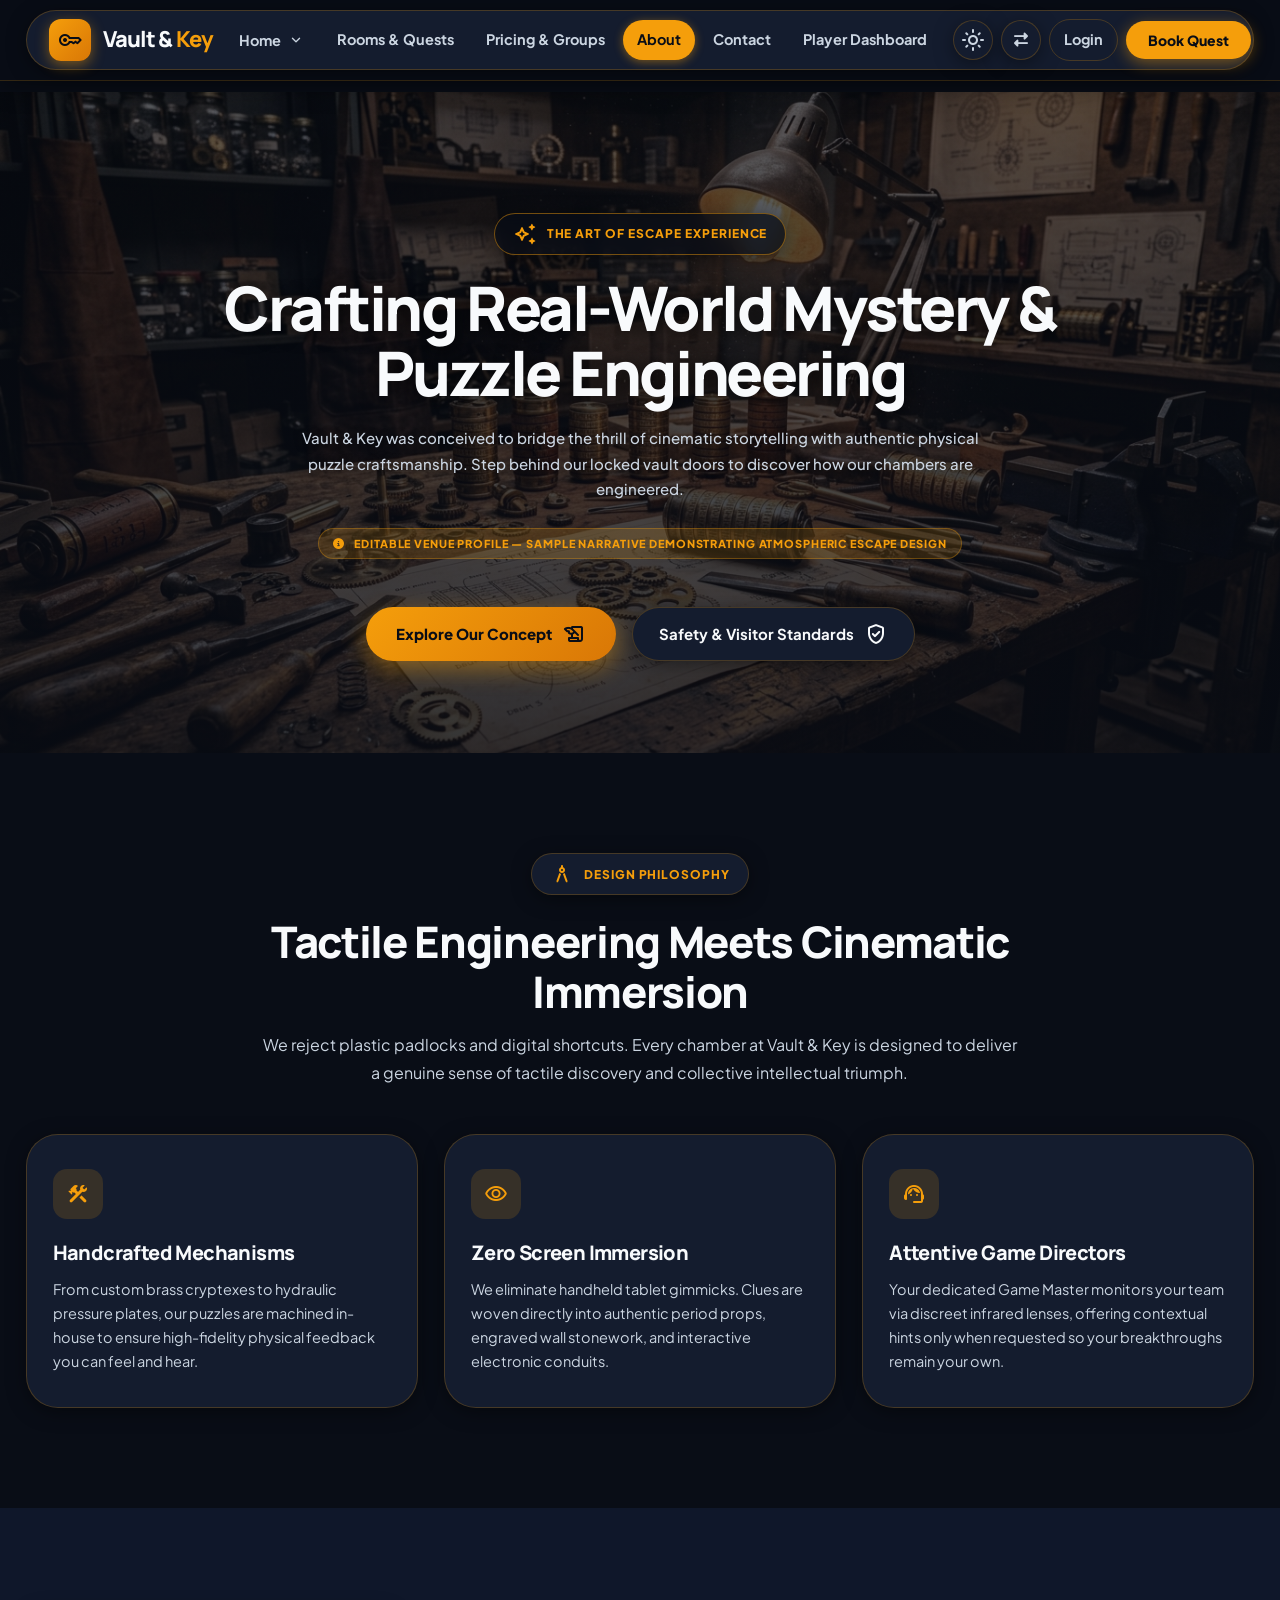
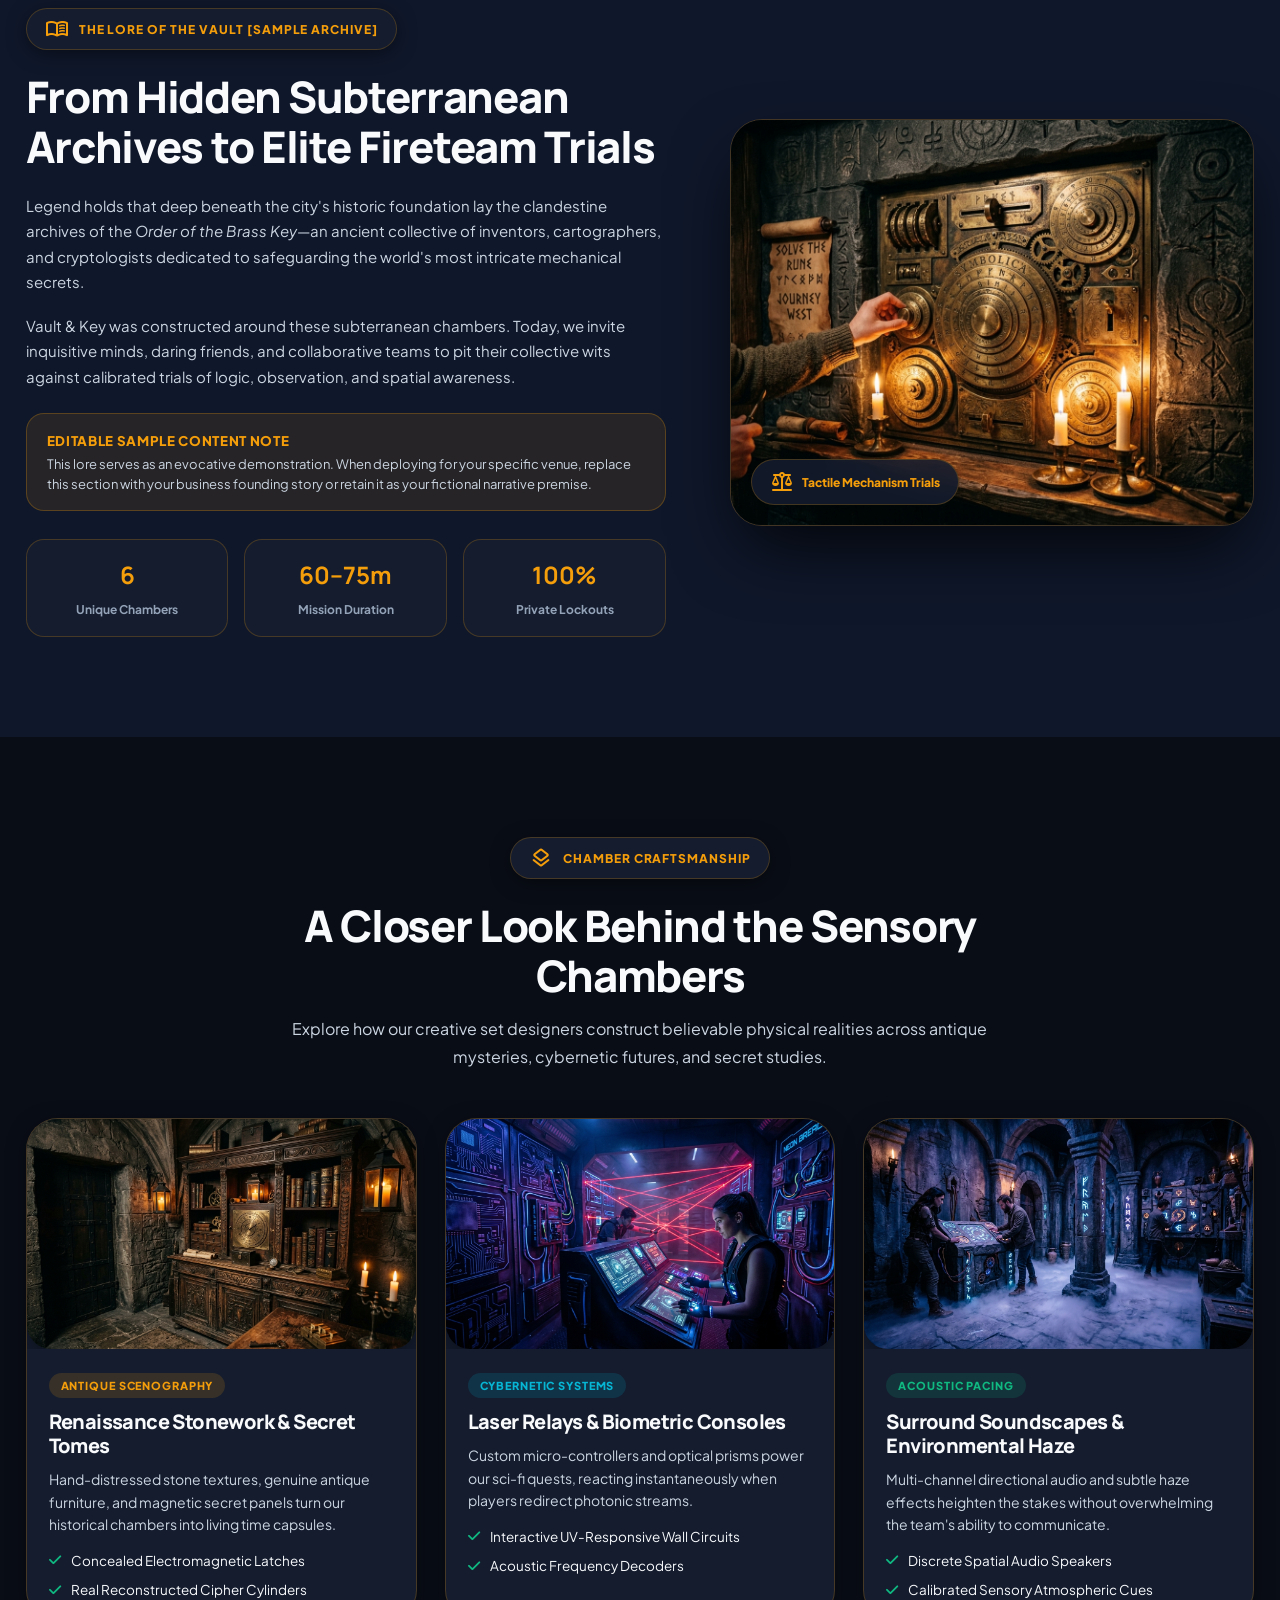
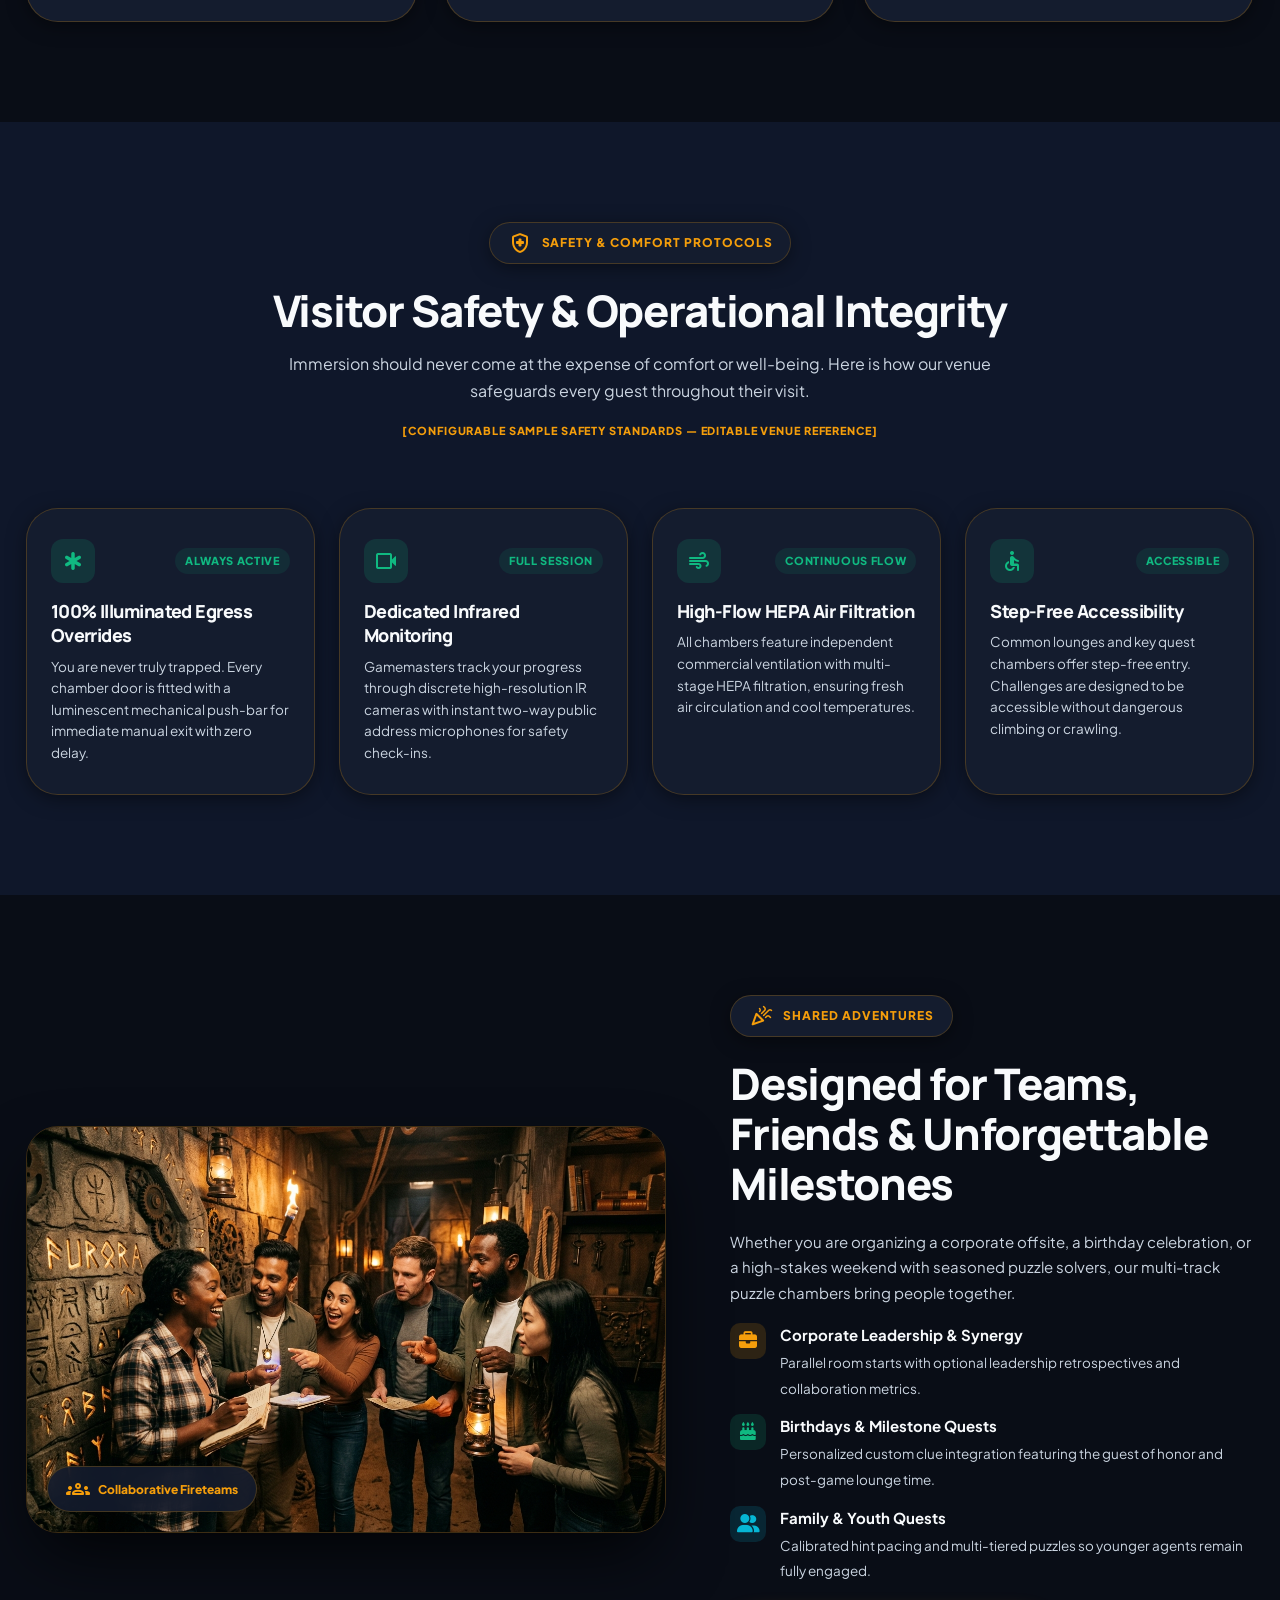
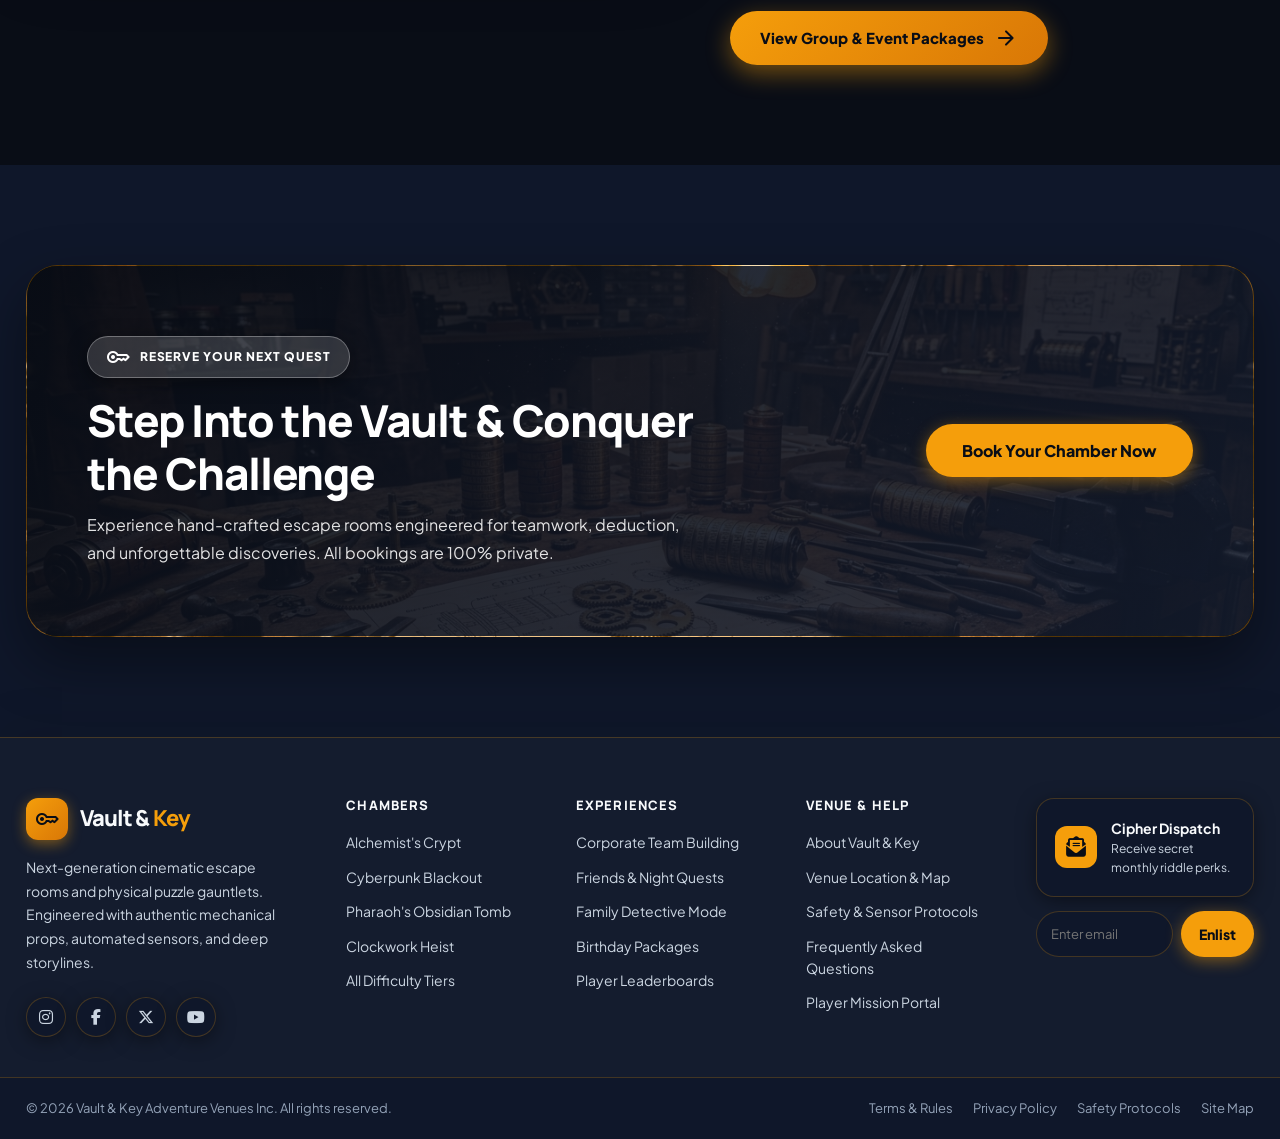
==== commit ceee48d0: "first commit" ====
--- a/about.html
+++ b/about.html
@@ -33,6 +33,21 @@
 </head>
 
 <body>
+  <!-- PAGE PRELOADER -->
+  <div id="vkPageLoader" class="vk-page-loader" aria-hidden="true">
+    <div class="vk-loader-spinner-wrap">
+      <div class="vk-loader-vault-ring"></div>
+      <div class="vk-loader-vault-ring-inner"></div>
+      <div class="vk-loader-core">
+        <span class="material-symbols-rounded"> key </span>
+      </div>
+    </div>
+    <div class="vk-loader-text">
+      <span class="vk-loader-title">VAULT &amp; KEY</span>
+      <span class="vk-loader-subtitle">Deciphering Chamber...</span>
+    </div>
+  </div>
+
   <!-- ============================================================
        00. GLOBAL HEADER & FLOATING NAVIGATION
        ============================================================ -->
@@ -694,7 +709,7 @@
               <input
                 type="email"
                 id="footerSubscriberEmail"
-                placeholder="Enter detective email"
+                placeholder="Enter email"
                 required
                 style="flex: 1; padding: 10px 14px; border-radius: var(--vk-radius-pill); background: var(--vk-bg-subtle); border: 1px solid var(--vk-border); color: var(--vk-text); font-size: 13px; outline: none;"
               />
--- a/assets/css/main.css
+++ b/assets/css/main.css
@@ -5074,6 +5074,10 @@
 /* ============================================================
    AUTHENTICATION (login.html) STYLES
    ============================================================ */
+body.vk-auth-body {
+  padding-top: 0;
+}
+
 .vk-auth-layout {
   min-height: 100dvh;
   display: flex;
@@ -5097,9 +5101,21 @@
 }
 
 .vk-auth-navbar {
-  position: relative;
-  z-index: 2;
-  padding: 20px 0;
+  position: sticky;
+  top: 0;
+  z-index: 100;
+  width: 100%;
+  padding: 14px 0;
+  background: rgba(9, 13, 22, 0.85);
+  backdrop-filter: blur(16px);
+  -webkit-backdrop-filter: blur(16px);
+  border-bottom: 1px solid var(--vk-border);
+  box-shadow: 0 4px 20px rgba(0, 0, 0, 0.25);
+}
+
+html:not(.dark) .vk-auth-navbar {
+  background: rgba(255, 255, 255, 0.9);
+  box-shadow: 0 4px 20px rgba(0, 0, 0, 0.06);
 }
 
 .vk-auth-main {
@@ -5330,6 +5346,7 @@
 /* DASHBOARD DEDICATED TAB VIEWS (SPA VIEW SWITCHER) */
 .vk-dash-section {
   display: none !important;
+  min-width: 0;
   animation: vkTabFadeIn 0.3s ease;
 }
 
@@ -5892,7 +5909,9 @@
 /* HISTORY TABLE HIGH CONTRAST */
 .vk-table-responsive {
   width: 100%;
+  max-width: 100%;
   overflow-x: auto;
+  overscroll-behavior-x: contain;
   border-radius: var(--vk-radius-lg);
   border: 1.5px solid var(--vk-border);
   background: var(--vk-surface);
@@ -5900,6 +5919,7 @@
 
 .vk-dash-table {
   width: 100%;
+  min-width: 760px;
   border-collapse: collapse;
   font-size: 13.5px;
   text-align: left;
@@ -5952,6 +5972,10 @@
   background: rgba(255,255,255,0.06);
 }
 
+html.dark .vk-dash-body input[type="date"] {
+  color-scheme: dark;
+}
+
 /* EMPTY STATES */
 .vk-empty-box {
   padding: 48px 24px;
@@ -5978,7 +6002,7 @@
 }
 
 /* DASHBOARD RESPONSIVENESS */
-@media (max-width: 980px) {
+@media (max-width: 1180px) {
   .vk-dash-shell {
     grid-template-columns: minmax(0, 1fr);
   }
@@ -6036,9 +6060,75 @@
   }
 }
 
-@media (min-width: 981px) {
+@media (min-width: 1181px) {
   .vk-dash-toggle-btn {
     display: none !important;
+  }
+}
+
+@media (min-width: 601px) and (max-width: 1180px) {
+  .vk-dash-stats-grid {
+    grid-template-columns: repeat(2, minmax(0, 1fr));
+  }
+}
+
+@media (min-width: 768px) and (max-width: 1180px) {
+  .vk-dash-rooms-grid {
+    grid-template-columns: repeat(2, minmax(0, 1fr));
+  }
+}
+
+@media (max-width: 980px) {
+  .vk-dash-main {
+    min-width: 0;
+  }
+  .vk-table-responsive {
+    overflow: visible;
+    border: 0;
+    background: transparent;
+  }
+  .vk-dash-table,
+  .vk-dash-table tbody {
+    display: block;
+    width: 100%;
+    min-width: 0;
+  }
+  .vk-dash-table thead {
+    display: none;
+  }
+  .vk-dash-table tbody {
+    display: grid;
+    gap: 12px;
+  }
+  .vk-dash-table tr {
+    display: block;
+    overflow: hidden;
+    border: 1px solid var(--vk-border);
+    border-radius: var(--vk-radius-md);
+    background: var(--vk-surface);
+  }
+  .vk-dash-table td {
+    display: grid;
+    grid-template-columns: minmax(88px, 0.8fr) minmax(0, 1.2fr);
+    align-items: center;
+    gap: 12px;
+    padding: 10px 12px;
+    white-space: normal;
+    text-align: end;
+  }
+  .vk-dash-table td::before {
+    content: attr(data-label);
+    color: var(--vk-text-muted);
+    font-size: 11px;
+    font-weight: 800;
+    text-align: start;
+    text-transform: uppercase;
+  }
+  .vk-dash-table td .vk-upcoming-badge {
+    justify-self: end;
+    max-width: none;
+    white-space: nowrap;
+    overflow-wrap: normal;
   }
 }
 
@@ -6621,3 +6711,122 @@
     grid-template-columns: minmax(0, 1fr) !important;
   }
 }
+
+/* ============================================================
+   PAGE PRELOADER: VAULT CIPHER PULSE ENGINE
+   ============================================================ */
+.vk-page-loader {
+  position: fixed;
+  inset: 0;
+  z-index: 999999;
+  background: #060911;
+  display: flex;
+  flex-direction: column;
+  align-items: center;
+  justify-content: center;
+  gap: 22px;
+  transition: opacity 0.45s cubic-bezier(0.16, 1, 0.3, 1), visibility 0.45s ease;
+  pointer-events: auto;
+}
+
+.vk-page-loader.is-loaded {
+  opacity: 0;
+  visibility: hidden;
+  pointer-events: none;
+}
+
+.vk-loader-spinner-wrap {
+  position: relative;
+  width: 80px;
+  height: 80px;
+  display: flex;
+  align-items: center;
+  justify-content: center;
+}
+
+.vk-loader-vault-ring {
+  position: absolute;
+  inset: 0;
+  border-radius: 50%;
+  border: 2.5px dashed rgba(245, 158, 11, 0.4);
+  border-top-color: var(--vk-primary);
+  border-right-color: var(--vk-primary);
+  animation: vkLoaderSpin 2.4s linear infinite;
+  box-shadow: 0 0 25px rgba(245, 158, 11, 0.25);
+}
+
+.vk-loader-vault-ring-inner {
+  position: absolute;
+  inset: 8px;
+  border-radius: 50%;
+  border: 2px solid rgba(245, 158, 11, 0.15);
+  border-bottom-color: var(--vk-primary);
+  animation: vkLoaderSpinReverse 1.6s linear infinite;
+}
+
+.vk-loader-core {
+  width: 44px;
+  height: 44px;
+  border-radius: 50%;
+  background: radial-gradient(circle, rgba(245, 158, 11, 0.25) 0%, rgba(9, 13, 22, 0.9) 70%);
+  border: 1.5px solid var(--vk-primary);
+  display: flex;
+  align-items: center;
+  justify-content: center;
+  color: var(--vk-primary);
+  animation: vkLoaderPulse 1.8s ease-in-out infinite;
+  box-shadow: 0 0 16px var(--vk-primary-glow);
+}
+
+.vk-loader-core .material-symbols-rounded {
+  font-size: 22px;
+}
+
+.vk-loader-text {
+  display: flex;
+  flex-direction: column;
+  align-items: center;
+  gap: 6px;
+  text-align: center;
+}
+
+.vk-loader-title {
+  font-family: var(--vk-font-heading);
+  font-size: 15px;
+  font-weight: 900;
+  letter-spacing: 0.22em;
+  color: #ffffff;
+  text-transform: uppercase;
+}
+
+.vk-loader-subtitle {
+  font-size: 12px;
+  letter-spacing: 0.08em;
+  color: var(--vk-primary);
+  font-weight: 700;
+  animation: vkLoaderTextFade 1.6s ease-in-out infinite;
+}
+
+@keyframes vkLoaderSpin {
+  to { transform: rotate(360deg); }
+}
+
+@keyframes vkLoaderSpinReverse {
+  to { transform: rotate(-360deg); }
+}
+
+@keyframes vkLoaderPulse {
+  0%, 100% {
+    transform: scale(0.96);
+    box-shadow: 0 0 12px rgba(245, 158, 11, 0.3);
+  }
+  50% {
+    transform: scale(1.06);
+    box-shadow: 0 0 24px rgba(245, 158, 11, 0.6);
+  }
+}
+
+@keyframes vkLoaderTextFade {
+  0%, 100% { opacity: 0.65; }
+  50% { opacity: 1; }
+}
